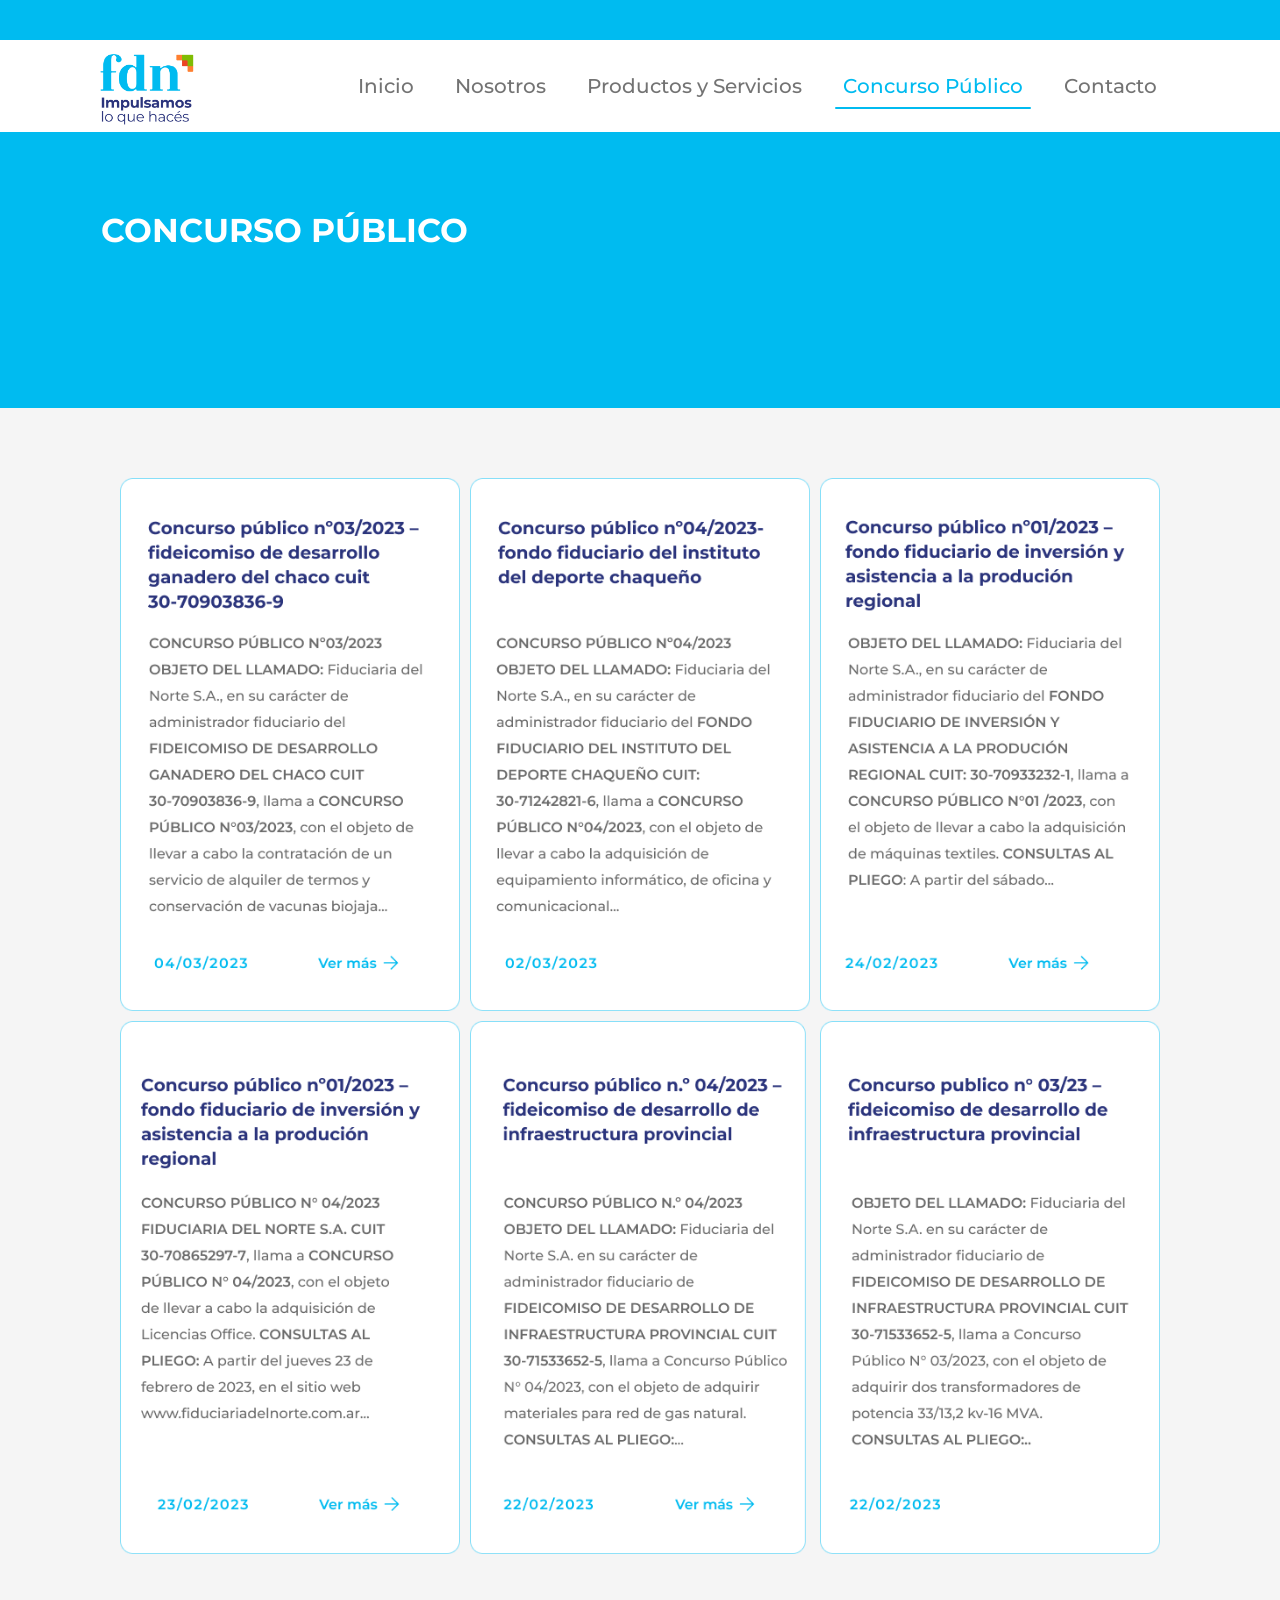
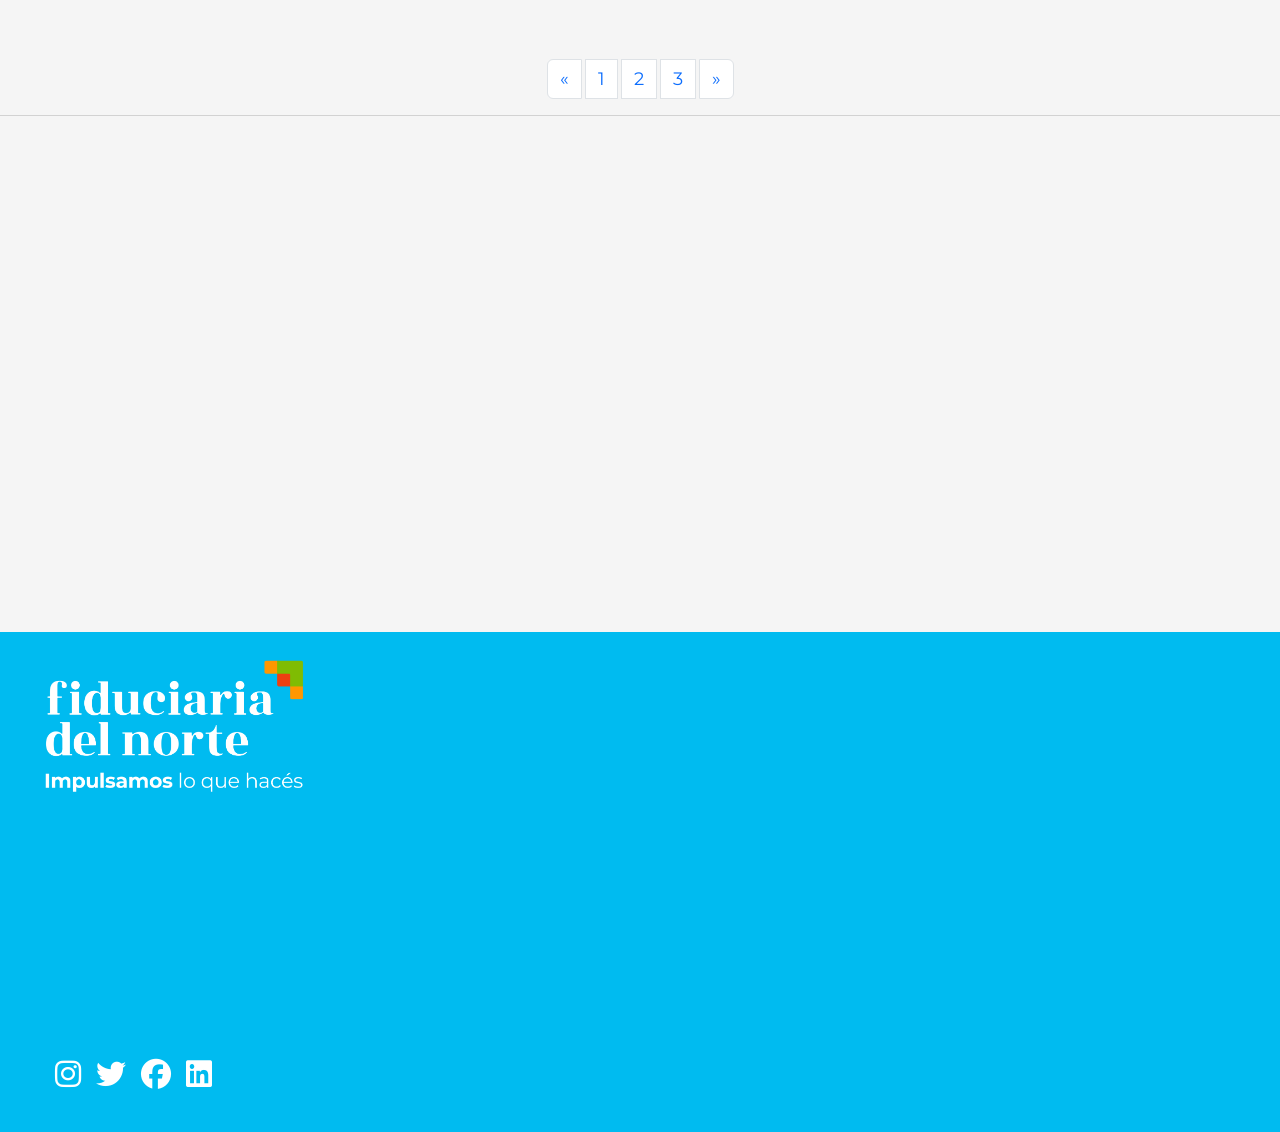
==== paginas/concurso_publico.html @ 23c1d26c "fix: footer con direcciones" ====
<!DOCTYPE html>
<html lang="es"> 
<head> 
    <meta charset="UTF-8"> 
    <meta http-equiv="X-UA-Compatible" content="IE=edge"> 
    <meta name="viewport" content="width=device-width, initial-scale=1.0">
   
    <title>Fiduciaria Del Norte</title> 

    <link rel="preconnect" href="https://fonts.googleapis.com">
    <link rel="preconnect" href="https://fonts.gstatic.com" crossorigin>
    <link href="https://fonts.googleapis.com/css2?family=Montserrat:wght@500;600;700&display=swap" rel="stylesheet">  
    <link rel="shortcut icon" href="../multimedia/Logotipo_FdNColor copia.png" type="image/x-icon">
    <link rel="stylesheet" href="https://cdnjs.cloudflare.com/ajax/libs/font-awesome/6.4.0/css/all.min.css">
    <link rel="stylesheet" href="../css/styles.css"> 
    <link rel="stylesheet" href="../css/concurso_publico.css"> 
    <link rel="stylesheet" href="https://cdnjs.cloudflare.com/ajax/libs/animate.css/4.1.1/animate.min.css"/>
    <link href="https://unpkg.com/aos@2.3.1/dist/aos.css" rel="stylesheet">
    <meta name="description" content="Fiduciaria del Norte. Acompañamos a las PyMES acercando alternativas de financiamiento a medida de sus necesidades">
    <meta name="keywords" content="Fiduciaria del Norte, Fiduciaria, Chaco, Finanza, PyMES, Sector público, Sector privado">

</head>


<body class="container-fluid p-0"> 
    <div class="menu_general fondo_blanco position-fixed container-fluid">
        <div class="encabezadoceleste"></div>
        <nav class="navbar navbar-expand-xl bg-body-tertiary">
            <div class="container-fluid fondo_blanco">
                <a class="navbar-brand logo" href="../index.html">
                    <img src="../multimedia/FdN_ReduccionVerde.png" alt="Logo" class="d-inline-block align-text-top">
                </a>
                <button class="navbar-toggler" type="button" data-bs-toggle="collapse" data-bs-target="#navbarEncabezadoAbreCierra" aria-controls="navbarEncabezadoAbreCierra" aria-expanded="false" aria-label="Toggle navigation">
                    <span class="navbar-toggler-icon"></span>
                </button>
                <div class="collapse navbar-collapse" id="navbarEncabezadoAbreCierra">
                    <ul class="navbar_links navbar-nav ms-auto">
                        <li class="nav-item link_animacion">
                        <a class="nav-link" aria-current="page" href="../index.html">Inicio</a>
                        </li>
                        <li class="nav-item link_animacion">
                        <a class="nav-link" href="nosotros.html">Nosotros</a>
                        </li>
                        <li class="nav-item link_animacion">
                        <a class="nav-link" href="productos_y_servicios.html">Productos y Servicios</a>
                        </li>
                        <li class="nav-item link_animacion">
                            <a class="nav-link active" href="concurso_publico.html">Concurso Público</a>
                        </li>
                        <li class="nav-item link_animacion">
                            <a class="nav-link" href="contacto.html">Contacto</a>
                        </li>
                    </ul>
                </div>
            </div>
        </nav>
    </div>

    <section class="seccion_contacto row">
       <div class="titulo">
            <h2>Concurso público</h2>
        </div>
        <div class="concurso">
            <div>
                <img src="../multimedia/1.png" alt="Concurso publico 01" />
                <img src="../multimedia/2.png" alt="Concurso publico 02" />
                <img src="../multimedia/3.png" alt="Concurso publico 03" />
            </div>
            <div>
                <img src="../multimedia/4.png" alt="Concurso publico 04" />
                <img src="../multimedia/5.png" alt="Concurso publico 05" />
                <img src="../multimedia/6.png" alt="Concurso publico 06" />
            </div>
        </div>
        

        <nav class="paginador" aria-label="Paginacion Concurso Publico">
            <ul class="pagination justify-content-center">
                <li class="page-item">
                    <a class="page-link" href="#" aria-label="Anterior">
                        <span aria-hidden="true">&laquo;</span>
                    </a>
                </li>
                <li class="page-item"><a class="page-link" href="#">1</a></li>
                <li class="page-item"><a class="page-link" href="#">2</a></li>
                <li class="page-item"><a class="page-link" href="#">3</a></li>
                <li class="page-item">
                    <a class="page-link" href="#" aria-label="Siguiente">
                        <span aria-hidden="true">&raquo;</span>
                    </a>
                </li>
            </ul>
        </nav>
        <hr /> 
    </section> 

   
 
    

    <footer class="footer row"> 
        <div class="footerceleste2">
            <img class="logoabajo" src="../multimedia/Logotipo_FiduciariaBlanco copia.png" alt="logo abajo" />
            <ul class="redessociales">
                <li><i class="fa-brands fa-instagram fa-xl"></i> </li>
                <li><i class="fa-brands fa-twitter fa-xl"></i> </li>
                <li><i class="fa-brands fa-facebook fa-xl"></i> </li>
                <li><i class="fa-brands fa-linkedin fa-xl"></i></li>
            </ul>
        </div>
    </footer>

    <script src="../bootstrap-5.2.3-dist/js/bootstrap.min.js"></script>
    <script src="https://unpkg.com/aos@2.3.1/dist/aos.js"></script>

</body>
</html>
---- css/styles.css ----
@charset "UTF-8";
/* Import- siempre tiene que ir primero*/ /* VARIABLES*/
.navbar .navbar_links .link_animacion {
  position: relative;
}
.navbar .navbar_links .link_animacion::before {
  content: "";
  position: absolute;
  left: 0;
  bottom: 0;
  width: 100%;
  height: 2px;
  background-color: #00BBF0;
  border-radius: 4px;
  scale: 0 1;
  transform-origin: right;
  transition: scale 0.25s;
}
.navbar .navbar_links .link_animacion:hover::before {
  scale: 1;
  transform-origin: left;
}

.edificio_destacado p {
  display: block;
  opacity: 0;
  animation: movimiento 0.8s forwards var(--d);
}
@keyframes movimiento {
  from {
    transform: translateY(20px);
  }
  to {
    opacity: 1;
    transform: none;
  }
}

.prodyserv img,
.concurso img,
.section__preguntafrecuente img,
.autoridades img,
.misionyvision img,
.mapas img,
.publicoyprivado img,
.concursos img {
  transition-duration: 500ms;
}
.prodyserv img:hover,
.concurso img:hover,
.section__preguntafrecuente img:hover,
.autoridades img:hover,
.misionyvision img:hover,
.mapas img:hover,
.publicoyprivado img:hover,
.concursos img:hover {
  transform: scale(1.02, 1.02);
}

/*!
 * Bootstrap  v5.2.3 (https://getbootstrap.com/)
 * Copyright 2011-2022 The Bootstrap Authors
 * Copyright 2011-2022 Twitter, Inc.
 * Licensed under MIT (https://github.com/twbs/bootstrap/blob/main/LICENSE)
 */
:root {
  --bs-blue: #0d6efd;
  --bs-indigo: #6610f2;
  --bs-purple: #6f42c1;
  --bs-pink: #d63384;
  --bs-red: #dc3545;
  --bs-orange: #fd7e14;
  --bs-yellow: #ffc107;
  --bs-green: #198754;
  --bs-teal: #20c997;
  --bs-cyan: #0dcaf0;
  --bs-black: #000;
  --bs-white: #fff;
  --bs-gray: #6c757d;
  --bs-gray-dark: #343a40;
  --bs-gray-100: #f8f9fa;
  --bs-gray-200: #e9ecef;
  --bs-gray-300: #dee2e6;
  --bs-gray-400: #ced4da;
  --bs-gray-500: #adb5bd;
  --bs-gray-600: #6c757d;
  --bs-gray-700: #495057;
  --bs-gray-800: #343a40;
  --bs-gray-900: #212529;
  --bs-primary: #0d6efd;
  --bs-secondary: #6c757d;
  --bs-success: #198754;
  --bs-info: #0dcaf0;
  --bs-warning: #ffc107;
  --bs-danger: #dc3545;
  --bs-light: #f8f9fa;
  --bs-dark: #212529;
  --bs-primary-rgb: 13, 110, 253;
  --bs-secondary-rgb: 108, 117, 125;
  --bs-success-rgb: 25, 135, 84;
  --bs-info-rgb: 13, 202, 240;
  --bs-warning-rgb: 255, 193, 7;
  --bs-danger-rgb: 220, 53, 69;
  --bs-light-rgb: 248, 249, 250;
  --bs-dark-rgb: 33, 37, 41;
  --bs-white-rgb: 255, 255, 255;
  --bs-black-rgb: 0, 0, 0;
  --bs-body-color-rgb: 33, 37, 41;
  --bs-body-bg-rgb: 255, 255, 255;
  --bs-font-sans-serif: system-ui, -apple-system, "Segoe UI", Roboto, "Helvetica Neue", "Noto Sans", "Liberation Sans", Arial, sans-serif, "Apple Color Emoji", "Segoe UI Emoji", "Segoe UI Symbol", "Noto Color Emoji";
  --bs-font-monospace: SFMono-Regular, Menlo, Monaco, Consolas, "Liberation Mono", "Courier New", monospace;
  --bs-gradient: linear-gradient(180deg, rgba(255, 255, 255, 0.15), rgba(255, 255, 255, 0));
  --bs-body-font-family: var(--bs-font-sans-serif);
  --bs-body-font-size: 1.1rem;
  --bs-body-font-weight: 400;
  --bs-body-line-height: 1.5;
  --bs-body-color: #212529;
  --bs-body-bg: #fff;
  --bs-border-width: 1px;
  --bs-border-style: solid;
  --bs-border-color: #dee2e6;
  --bs-border-color-translucent: rgba(0, 0, 0, 0.175);
  --bs-border-radius: 0.375rem;
  --bs-border-radius-sm: 0.25rem;
  --bs-border-radius-lg: 0.5rem;
  --bs-border-radius-xl: 1rem;
  --bs-border-radius-2xl: 2rem;
  --bs-border-radius-pill: 50rem;
  --bs-link-color: #0d6efd;
  --bs-link-hover-color: #0a58ca;
  --bs-code-color: #d63384;
  --bs-highlight-bg: #fff3cd;
}

*,
*::before,
*::after {
  box-sizing: border-box;
}

@media (prefers-reduced-motion: no-preference) {
  :root {
    scroll-behavior: smooth;
  }
}

body {
  margin: 0;
  font-family: var(--bs-body-font-family);
  font-size: var(--bs-body-font-size);
  font-weight: var(--bs-body-font-weight);
  line-height: var(--bs-body-line-height);
  color: var(--bs-body-color);
  text-align: var(--bs-body-text-align);
  background-color: var(--bs-body-bg);
  -webkit-text-size-adjust: 100%;
  -webkit-tap-highlight-color: rgba(0, 0, 0, 0);
}

hr {
  margin: 1rem 0;
  color: inherit;
  border: 0;
  border-top: 1px solid;
  opacity: 0.25;
}

h6, .h6, h5, .h5, h4, .h4, h3, .h3, h2, .h2, h1, .h1 {
  margin-top: 0;
  margin-bottom: 0.5rem;
  font-weight: 500;
  line-height: 1.2;
}

h1, .h1 {
  font-size: calc(1.4rem + 1.8vw);
}
@media (min-width: 1200px) {
  h1, .h1 {
    font-size: 2.75rem;
  }
}

h2, .h2 {
  font-size: calc(1.345rem + 1.14vw);
}
@media (min-width: 1200px) {
  h2, .h2 {
    font-size: 2.2rem;
  }
}

h3, .h3 {
  font-size: calc(1.3175rem + 0.81vw);
}
@media (min-width: 1200px) {
  h3, .h3 {
    font-size: 1.925rem;
  }
}

h4, .h4 {
  font-size: calc(1.29rem + 0.48vw);
}
@media (min-width: 1200px) {
  h4, .h4 {
    font-size: 1.65rem;
  }
}

h5, .h5 {
  font-size: calc(1.2625rem + 0.15vw);
}
@media (min-width: 1200px) {
  h5, .h5 {
    font-size: 1.375rem;
  }
}

h6, .h6 {
  font-size: 1.1rem;
}

p {
  margin-top: 0;
  margin-bottom: 1rem;
}

abbr[title] {
  text-decoration: underline dotted;
  cursor: help;
  text-decoration-skip-ink: none;
}

address {
  margin-bottom: 1rem;
  font-style: normal;
  line-height: inherit;
}

ol,
ul {
  padding-left: 2rem;
}

ol,
ul,
dl {
  margin-top: 0;
  margin-bottom: 1rem;
}

ol ol,
ul ul,
ol ul,
ul ol {
  margin-bottom: 0;
}

dt {
  font-weight: 700;
}

dd {
  margin-bottom: 0.5rem;
  margin-left: 0;
}

blockquote {
  margin: 0 0 1rem;
}

b,
strong {
  font-weight: bolder;
}

small, .small {
  font-size: 0.875em;
}

mark, .mark {
  padding: 0.1875em;
  background-color: var(--bs-highlight-bg);
}

sub,
sup {
  position: relative;
  font-size: 0.75em;
  line-height: 0;
  vertical-align: baseline;
}

sub {
  bottom: -0.25em;
}

sup {
  top: -0.5em;
}

a {
  color: var(--bs-link-color);
  text-decoration: underline;
}
a:hover {
  color: var(--bs-link-hover-color);
}

a:not([href]):not([class]), a:not([href]):not([class]):hover {
  color: inherit;
  text-decoration: none;
}

pre,
code,
kbd,
samp {
  font-family: var(--bs-font-monospace);
  font-size: 1em;
}

pre {
  display: block;
  margin-top: 0;
  margin-bottom: 1rem;
  overflow: auto;
  font-size: 0.875em;
}
pre code {
  font-size: inherit;
  color: inherit;
  word-break: normal;
}

code {
  font-size: 0.875em;
  color: var(--bs-code-color);
  word-wrap: break-word;
}
a > code {
  color: inherit;
}

kbd {
  padding: 0.1875rem 0.375rem;
  font-size: 0.875em;
  color: var(--bs-body-bg);
  background-color: var(--bs-body-color);
  border-radius: 0.25rem;
}
kbd kbd {
  padding: 0;
  font-size: 1em;
}

figure {
  margin: 0 0 1rem;
}

img,
svg {
  vertical-align: middle;
}

table {
  caption-side: bottom;
  border-collapse: collapse;
}

caption {
  padding-top: 0.5rem;
  padding-bottom: 0.5rem;
  color: #6c757d;
  text-align: left;
}

th {
  text-align: inherit;
  text-align: -webkit-match-parent;
}

thead,
tbody,
tfoot,
tr,
td,
th {
  border-color: inherit;
  border-style: solid;
  border-width: 0;
}

label {
  display: inline-block;
}

button {
  border-radius: 0;
}

button:focus:not(:focus-visible) {
  outline: 0;
}

input,
button,
select,
optgroup,
textarea {
  margin: 0;
  font-family: inherit;
  font-size: inherit;
  line-height: inherit;
}

button,
select {
  text-transform: none;
}

[role=button] {
  cursor: pointer;
}

select {
  word-wrap: normal;
}
select:disabled {
  opacity: 1;
}

[list]:not([type=date]):not([type=datetime-local]):not([type=month]):not([type=week]):not([type=time])::-webkit-calendar-picker-indicator {
  display: none !important;
}

button,
[type=button],
[type=reset],
[type=submit] {
  -webkit-appearance: button;
}
button:not(:disabled),
[type=button]:not(:disabled),
[type=reset]:not(:disabled),
[type=submit]:not(:disabled) {
  cursor: pointer;
}

::-moz-focus-inner {
  padding: 0;
  border-style: none;
}

textarea {
  resize: vertical;
}

fieldset {
  min-width: 0;
  padding: 0;
  margin: 0;
  border: 0;
}

legend {
  float: left;
  width: 100%;
  padding: 0;
  margin-bottom: 0.5rem;
  font-size: calc(1.275rem + 0.3vw);
  line-height: inherit;
}
@media (min-width: 1200px) {
  legend {
    font-size: 1.5rem;
  }
}
legend + * {
  clear: left;
}

::-webkit-datetime-edit-fields-wrapper,
::-webkit-datetime-edit-text,
::-webkit-datetime-edit-minute,
::-webkit-datetime-edit-hour-field,
::-webkit-datetime-edit-day-field,
::-webkit-datetime-edit-month-field,
::-webkit-datetime-edit-year-field {
  padding: 0;
}

::-webkit-inner-spin-button {
  height: auto;
}

[type=search] {
  outline-offset: -2px;
  -webkit-appearance: textfield;
}

/* rtl:raw:
[type="tel"],
[type="url"],
[type="email"],
[type="number"] {
  direction: ltr;
}
*/
::-webkit-search-decoration {
  -webkit-appearance: none;
}

::-webkit-color-swatch-wrapper {
  padding: 0;
}

::file-selector-button {
  font: inherit;
  -webkit-appearance: button;
}

output {
  display: inline-block;
}

iframe {
  border: 0;
}

summary {
  display: list-item;
  cursor: pointer;
}

progress {
  vertical-align: baseline;
}

[hidden] {
  display: none !important;
}

.lead {
  font-size: calc(1.2625rem + 0.15vw);
  font-weight: 300;
}
@media (min-width: 1200px) {
  .lead {
    font-size: 1.375rem;
  }
}

.display-1 {
  font-size: calc(1.625rem + 4.5vw);
  font-weight: 300;
  line-height: 1.2;
}
@media (min-width: 1200px) {
  .display-1 {
    font-size: 5rem;
  }
}

.display-2 {
  font-size: calc(1.575rem + 3.9vw);
  font-weight: 300;
  line-height: 1.2;
}
@media (min-width: 1200px) {
  .display-2 {
    font-size: 4.5rem;
  }
}

.display-3 {
  font-size: calc(1.525rem + 3.3vw);
  font-weight: 300;
  line-height: 1.2;
}
@media (min-width: 1200px) {
  .display-3 {
    font-size: 4rem;
  }
}

.display-4 {
  font-size: calc(1.475rem + 2.7vw);
  font-weight: 300;
  line-height: 1.2;
}
@media (min-width: 1200px) {
  .display-4 {
    font-size: 3.5rem;
  }
}

.display-5 {
  font-size: calc(1.425rem + 2.1vw);
  font-weight: 300;
  line-height: 1.2;
}
@media (min-width: 1200px) {
  .display-5 {
    font-size: 3rem;
  }
}

.display-6 {
  font-size: calc(1.375rem + 1.5vw);
  font-weight: 300;
  line-height: 1.2;
}
@media (min-width: 1200px) {
  .display-6 {
    font-size: 2.5rem;
  }
}

.list-unstyled {
  padding-left: 0;
  list-style: none;
}

.list-inline {
  padding-left: 0;
  list-style: none;
}

.list-inline-item {
  display: inline-block;
}
.list-inline-item:not(:last-child) {
  margin-right: 0.5rem;
}

.initialism {
  font-size: 0.875em;
  text-transform: uppercase;
}

.blockquote {
  margin-bottom: 1rem;
  font-size: calc(1.2625rem + 0.15vw);
}
@media (min-width: 1200px) {
  .blockquote {
    font-size: 1.375rem;
  }
}
.blockquote > :last-child {
  margin-bottom: 0;
}

.blockquote-footer {
  margin-top: -1rem;
  margin-bottom: 1rem;
  font-size: 0.875em;
  color: #6c757d;
}
.blockquote-footer::before {
  content: "— ";
}

.img-fluid {
  max-width: 100%;
  height: auto;
}

.img-thumbnail {
  padding: 0.25rem;
  background-color: #fff;
  border: 1px solid var(--bs-border-color);
  border-radius: 0.375rem;
  max-width: 100%;
  height: auto;
}

.figure {
  display: inline-block;
}

.figure-img {
  margin-bottom: 0.5rem;
  line-height: 1;
}

.figure-caption {
  font-size: 0.875em;
  color: #6c757d;
}

.container,
.container-fluid,
.container-xxl,
.container-xl,
.container-lg,
.container-md,
.container-sm {
  --bs-gutter-x: 1.5rem;
  --bs-gutter-y: 0;
  width: 100%;
  padding-right: calc(var(--bs-gutter-x) * 0.5);
  padding-left: calc(var(--bs-gutter-x) * 0.5);
  margin-right: auto;
  margin-left: auto;
}

@media (min-width: 576px) {
  .container-sm, .container {
    max-width: 540px;
  }
}
@media (min-width: 768px) {
  .container-md, .container-sm, .container {
    max-width: 720px;
  }
}
@media (min-width: 992px) {
  .container-lg, .container-md, .container-sm, .container {
    max-width: 960px;
  }
}
@media (min-width: 1200px) {
  .container-xl, .container-lg, .container-md, .container-sm, .container {
    max-width: 1140px;
  }
}
@media (min-width: 1400px) {
  .container-xxl, .container-xl, .container-lg, .container-md, .container-sm, .container {
    max-width: 1320px;
  }
}
.row {
  --bs-gutter-x: 1.5rem;
  --bs-gutter-y: 0;
  display: flex;
  flex-wrap: wrap;
  margin-top: calc(-1 * var(--bs-gutter-y));
  margin-right: calc(-0.5 * var(--bs-gutter-x));
  margin-left: calc(-0.5 * var(--bs-gutter-x));
}
.row > * {
  flex-shrink: 0;
  width: 100%;
  max-width: 100%;
  padding-right: calc(var(--bs-gutter-x) * 0.5);
  padding-left: calc(var(--bs-gutter-x) * 0.5);
  margin-top: var(--bs-gutter-y);
}

.col {
  flex: 1 0 0%;
}

.row-cols-auto > * {
  flex: 0 0 auto;
  width: auto;
}

.row-cols-1 > * {
  flex: 0 0 auto;
  width: 100%;
}

.row-cols-2 > * {
  flex: 0 0 auto;
  width: 50%;
}

.row-cols-3 > * {
  flex: 0 0 auto;
  width: 33.3333333333%;
}

.row-cols-4 > * {
  flex: 0 0 auto;
  width: 25%;
}

.row-cols-5 > * {
  flex: 0 0 auto;
  width: 20%;
}

.row-cols-6 > * {
  flex: 0 0 auto;
  width: 16.6666666667%;
}

.col-auto {
  flex: 0 0 auto;
  width: auto;
}

.col-1 {
  flex: 0 0 auto;
  width: 8.33333333%;
}

.col-2 {
  flex: 0 0 auto;
  width: 16.66666667%;
}

.col-3 {
  flex: 0 0 auto;
  width: 25%;
}

.col-4 {
  flex: 0 0 auto;
  width: 33.33333333%;
}

.col-5 {
  flex: 0 0 auto;
  width: 41.66666667%;
}

.col-6 {
  flex: 0 0 auto;
  width: 50%;
}

.col-7 {
  flex: 0 0 auto;
  width: 58.33333333%;
}

.col-8 {
  flex: 0 0 auto;
  width: 66.66666667%;
}

.col-9 {
  flex: 0 0 auto;
  width: 75%;
}

.col-10 {
  flex: 0 0 auto;
  width: 83.33333333%;
}

.col-11 {
  flex: 0 0 auto;
  width: 91.66666667%;
}

.col-12 {
  flex: 0 0 auto;
  width: 100%;
}

.offset-1 {
  margin-left: 8.33333333%;
}

.offset-2 {
  margin-left: 16.66666667%;
}

.offset-3 {
  margin-left: 25%;
}

.offset-4 {
  margin-left: 33.33333333%;
}

.offset-5 {
  margin-left: 41.66666667%;
}

.offset-6 {
  margin-left: 50%;
}

.offset-7 {
  margin-left: 58.33333333%;
}

.offset-8 {
  margin-left: 66.66666667%;
}

.offset-9 {
  margin-left: 75%;
}

.offset-10 {
  margin-left: 83.33333333%;
}

.offset-11 {
  margin-left: 91.66666667%;
}

.g-0,
.gx-0 {
  --bs-gutter-x: 0;
}

.g-0,
.gy-0 {
  --bs-gutter-y: 0;
}

.g-1,
.gx-1 {
  --bs-gutter-x: 0.25rem;
}

.g-1,
.gy-1 {
  --bs-gutter-y: 0.25rem;
}

.g-2,
.gx-2 {
  --bs-gutter-x: 0.5rem;
}

.g-2,
.gy-2 {
  --bs-gutter-y: 0.5rem;
}

.g-3,
.gx-3 {
  --bs-gutter-x: 1rem;
}

.g-3,
.gy-3 {
  --bs-gutter-y: 1rem;
}

.g-4,
.gx-4 {
  --bs-gutter-x: 1.5rem;
}

.g-4,
.gy-4 {
  --bs-gutter-y: 1.5rem;
}

.g-5,
.gx-5 {
  --bs-gutter-x: 3rem;
}

.g-5,
.gy-5 {
  --bs-gutter-y: 3rem;
}

@media (min-width: 576px) {
  .col-sm {
    flex: 1 0 0%;
  }
  .row-cols-sm-auto > * {
    flex: 0 0 auto;
    width: auto;
  }
  .row-cols-sm-1 > * {
    flex: 0 0 auto;
    width: 100%;
  }
  .row-cols-sm-2 > * {
    flex: 0 0 auto;
    width: 50%;
  }
  .row-cols-sm-3 > * {
    flex: 0 0 auto;
    width: 33.3333333333%;
  }
  .row-cols-sm-4 > * {
    flex: 0 0 auto;
    width: 25%;
  }
  .row-cols-sm-5 > * {
    flex: 0 0 auto;
    width: 20%;
  }
  .row-cols-sm-6 > * {
    flex: 0 0 auto;
    width: 16.6666666667%;
  }
  .col-sm-auto {
    flex: 0 0 auto;
    width: auto;
  }
  .col-sm-1 {
    flex: 0 0 auto;
    width: 8.33333333%;
  }
  .col-sm-2 {
    flex: 0 0 auto;
    width: 16.66666667%;
  }
  .col-sm-3 {
    flex: 0 0 auto;
    width: 25%;
  }
  .col-sm-4 {
    flex: 0 0 auto;
    width: 33.33333333%;
  }
  .col-sm-5 {
    flex: 0 0 auto;
    width: 41.66666667%;
  }
  .col-sm-6 {
    flex: 0 0 auto;
    width: 50%;
  }
  .col-sm-7 {
    flex: 0 0 auto;
    width: 58.33333333%;
  }
  .col-sm-8 {
    flex: 0 0 auto;
    width: 66.66666667%;
  }
  .col-sm-9 {
    flex: 0 0 auto;
    width: 75%;
  }
  .col-sm-10 {
    flex: 0 0 auto;
    width: 83.33333333%;
  }
  .col-sm-11 {
    flex: 0 0 auto;
    width: 91.66666667%;
  }
  .col-sm-12 {
    flex: 0 0 auto;
    width: 100%;
  }
  .offset-sm-0 {
    margin-left: 0;
  }
  .offset-sm-1 {
    margin-left: 8.33333333%;
  }
  .offset-sm-2 {
    margin-left: 16.66666667%;
  }
  .offset-sm-3 {
    margin-left: 25%;
  }
  .offset-sm-4 {
    margin-left: 33.33333333%;
  }
  .offset-sm-5 {
    margin-left: 41.66666667%;
  }
  .offset-sm-6 {
    margin-left: 50%;
  }
  .offset-sm-7 {
    margin-left: 58.33333333%;
  }
  .offset-sm-8 {
    margin-left: 66.66666667%;
  }
  .offset-sm-9 {
    margin-left: 75%;
  }
  .offset-sm-10 {
    margin-left: 83.33333333%;
  }
  .offset-sm-11 {
    margin-left: 91.66666667%;
  }
  .g-sm-0,
  .gx-sm-0 {
    --bs-gutter-x: 0;
  }
  .g-sm-0,
  .gy-sm-0 {
    --bs-gutter-y: 0;
  }
  .g-sm-1,
  .gx-sm-1 {
    --bs-gutter-x: 0.25rem;
  }
  .g-sm-1,
  .gy-sm-1 {
    --bs-gutter-y: 0.25rem;
  }
  .g-sm-2,
  .gx-sm-2 {
    --bs-gutter-x: 0.5rem;
  }
  .g-sm-2,
  .gy-sm-2 {
    --bs-gutter-y: 0.5rem;
  }
  .g-sm-3,
  .gx-sm-3 {
    --bs-gutter-x: 1rem;
  }
  .g-sm-3,
  .gy-sm-3 {
    --bs-gutter-y: 1rem;
  }
  .g-sm-4,
  .gx-sm-4 {
    --bs-gutter-x: 1.5rem;
  }
  .g-sm-4,
  .gy-sm-4 {
    --bs-gutter-y: 1.5rem;
  }
  .g-sm-5,
  .gx-sm-5 {
    --bs-gutter-x: 3rem;
  }
  .g-sm-5,
  .gy-sm-5 {
    --bs-gutter-y: 3rem;
  }
}
@media (min-width: 768px) {
  .col-md {
    flex: 1 0 0%;
  }
  .row-cols-md-auto > * {
    flex: 0 0 auto;
    width: auto;
  }
  .row-cols-md-1 > * {
    flex: 0 0 auto;
    width: 100%;
  }
  .row-cols-md-2 > * {
    flex: 0 0 auto;
    width: 50%;
  }
  .row-cols-md-3 > * {
    flex: 0 0 auto;
    width: 33.3333333333%;
  }
  .row-cols-md-4 > * {
    flex: 0 0 auto;
    width: 25%;
  }
  .row-cols-md-5 > * {
    flex: 0 0 auto;
    width: 20%;
  }
  .row-cols-md-6 > * {
    flex: 0 0 auto;
    width: 16.6666666667%;
  }
  .col-md-auto {
    flex: 0 0 auto;
    width: auto;
  }
  .col-md-1 {
    flex: 0 0 auto;
    width: 8.33333333%;
  }
  .col-md-2 {
    flex: 0 0 auto;
    width: 16.66666667%;
  }
  .col-md-3 {
    flex: 0 0 auto;
    width: 25%;
  }
  .col-md-4 {
    flex: 0 0 auto;
    width: 33.33333333%;
  }
  .col-md-5 {
    flex: 0 0 auto;
    width: 41.66666667%;
  }
  .col-md-6 {
    flex: 0 0 auto;
    width: 50%;
  }
  .col-md-7 {
    flex: 0 0 auto;
    width: 58.33333333%;
  }
  .col-md-8 {
    flex: 0 0 auto;
    width: 66.66666667%;
  }
  .col-md-9 {
    flex: 0 0 auto;
    width: 75%;
  }
  .col-md-10 {
    flex: 0 0 auto;
    width: 83.33333333%;
  }
  .col-md-11 {
    flex: 0 0 auto;
    width: 91.66666667%;
  }
  .col-md-12 {
    flex: 0 0 auto;
    width: 100%;
  }
  .offset-md-0 {
    margin-left: 0;
  }
  .offset-md-1 {
    margin-left: 8.33333333%;
  }
  .offset-md-2 {
    margin-left: 16.66666667%;
  }
  .offset-md-3 {
    margin-left: 25%;
  }
  .offset-md-4 {
    margin-left: 33.33333333%;
  }
  .offset-md-5 {
    margin-left: 41.66666667%;
  }
  .offset-md-6 {
    margin-left: 50%;
  }
  .offset-md-7 {
    margin-left: 58.33333333%;
  }
  .offset-md-8 {
    margin-left: 66.66666667%;
  }
  .offset-md-9 {
    margin-left: 75%;
  }
  .offset-md-10 {
    margin-left: 83.33333333%;
  }
  .offset-md-11 {
    margin-left: 91.66666667%;
  }
  .g-md-0,
  .gx-md-0 {
    --bs-gutter-x: 0;
  }
  .g-md-0,
  .gy-md-0 {
    --bs-gutter-y: 0;
  }
  .g-md-1,
  .gx-md-1 {
    --bs-gutter-x: 0.25rem;
  }
  .g-md-1,
  .gy-md-1 {
    --bs-gutter-y: 0.25rem;
  }
  .g-md-2,
  .gx-md-2 {
    --bs-gutter-x: 0.5rem;
  }
  .g-md-2,
  .gy-md-2 {
    --bs-gutter-y: 0.5rem;
  }
  .g-md-3,
  .gx-md-3 {
    --bs-gutter-x: 1rem;
  }
  .g-md-3,
  .gy-md-3 {
    --bs-gutter-y: 1rem;
  }
  .g-md-4,
  .gx-md-4 {
    --bs-gutter-x: 1.5rem;
  }
  .g-md-4,
  .gy-md-4 {
    --bs-gutter-y: 1.5rem;
  }
  .g-md-5,
  .gx-md-5 {
    --bs-gutter-x: 3rem;
  }
  .g-md-5,
  .gy-md-5 {
    --bs-gutter-y: 3rem;
  }
}
@media (min-width: 992px) {
  .col-lg {
    flex: 1 0 0%;
  }
  .row-cols-lg-auto > * {
    flex: 0 0 auto;
    width: auto;
  }
  .row-cols-lg-1 > * {
    flex: 0 0 auto;
    width: 100%;
  }
  .row-cols-lg-2 > * {
    flex: 0 0 auto;
    width: 50%;
  }
  .row-cols-lg-3 > * {
    flex: 0 0 auto;
    width: 33.3333333333%;
  }
  .row-cols-lg-4 > * {
    flex: 0 0 auto;
    width: 25%;
  }
  .row-cols-lg-5 > * {
    flex: 0 0 auto;
    width: 20%;
  }
  .row-cols-lg-6 > * {
    flex: 0 0 auto;
    width: 16.6666666667%;
  }
  .col-lg-auto {
    flex: 0 0 auto;
    width: auto;
  }
  .col-lg-1 {
    flex: 0 0 auto;
    width: 8.33333333%;
  }
  .col-lg-2 {
    flex: 0 0 auto;
    width: 16.66666667%;
  }
  .col-lg-3 {
    flex: 0 0 auto;
    width: 25%;
  }
  .col-lg-4 {
    flex: 0 0 auto;
    width: 33.33333333%;
  }
  .col-lg-5 {
    flex: 0 0 auto;
    width: 41.66666667%;
  }
  .col-lg-6 {
    flex: 0 0 auto;
    width: 50%;
  }
  .col-lg-7 {
    flex: 0 0 auto;
    width: 58.33333333%;
  }
  .col-lg-8 {
    flex: 0 0 auto;
    width: 66.66666667%;
  }
  .col-lg-9 {
    flex: 0 0 auto;
    width: 75%;
  }
  .col-lg-10 {
    flex: 0 0 auto;
    width: 83.33333333%;
  }
  .col-lg-11 {
    flex: 0 0 auto;
    width: 91.66666667%;
  }
  .col-lg-12 {
    flex: 0 0 auto;
    width: 100%;
  }
  .offset-lg-0 {
    margin-left: 0;
  }
  .offset-lg-1 {
    margin-left: 8.33333333%;
  }
  .offset-lg-2 {
    margin-left: 16.66666667%;
  }
  .offset-lg-3 {
    margin-left: 25%;
  }
  .offset-lg-4 {
    margin-left: 33.33333333%;
  }
  .offset-lg-5 {
    margin-left: 41.66666667%;
  }
  .offset-lg-6 {
    margin-left: 50%;
  }
  .offset-lg-7 {
    margin-left: 58.33333333%;
  }
  .offset-lg-8 {
    margin-left: 66.66666667%;
  }
  .offset-lg-9 {
    margin-left: 75%;
  }
  .offset-lg-10 {
    margin-left: 83.33333333%;
  }
  .offset-lg-11 {
    margin-left: 91.66666667%;
  }
  .g-lg-0,
  .gx-lg-0 {
    --bs-gutter-x: 0;
  }
  .g-lg-0,
  .gy-lg-0 {
    --bs-gutter-y: 0;
  }
  .g-lg-1,
  .gx-lg-1 {
    --bs-gutter-x: 0.25rem;
  }
  .g-lg-1,
  .gy-lg-1 {
    --bs-gutter-y: 0.25rem;
  }
  .g-lg-2,
  .gx-lg-2 {
    --bs-gutter-x: 0.5rem;
  }
  .g-lg-2,
  .gy-lg-2 {
    --bs-gutter-y: 0.5rem;
  }
  .g-lg-3,
  .gx-lg-3 {
    --bs-gutter-x: 1rem;
  }
  .g-lg-3,
  .gy-lg-3 {
    --bs-gutter-y: 1rem;
  }
  .g-lg-4,
  .gx-lg-4 {
    --bs-gutter-x: 1.5rem;
  }
  .g-lg-4,
  .gy-lg-4 {
    --bs-gutter-y: 1.5rem;
  }
  .g-lg-5,
  .gx-lg-5 {
    --bs-gutter-x: 3rem;
  }
  .g-lg-5,
  .gy-lg-5 {
    --bs-gutter-y: 3rem;
  }
}
@media (min-width: 1200px) {
  .col-xl {
    flex: 1 0 0%;
  }
  .row-cols-xl-auto > * {
    flex: 0 0 auto;
    width: auto;
  }
  .row-cols-xl-1 > * {
    flex: 0 0 auto;
    width: 100%;
  }
  .row-cols-xl-2 > * {
    flex: 0 0 auto;
    width: 50%;
  }
  .row-cols-xl-3 > * {
    flex: 0 0 auto;
    width: 33.3333333333%;
  }
  .row-cols-xl-4 > * {
    flex: 0 0 auto;
    width: 25%;
  }
  .row-cols-xl-5 > * {
    flex: 0 0 auto;
    width: 20%;
  }
  .row-cols-xl-6 > * {
    flex: 0 0 auto;
    width: 16.6666666667%;
  }
  .col-xl-auto {
    flex: 0 0 auto;
    width: auto;
  }
  .col-xl-1 {
    flex: 0 0 auto;
    width: 8.33333333%;
  }
  .col-xl-2 {
    flex: 0 0 auto;
    width: 16.66666667%;
  }
  .col-xl-3 {
    flex: 0 0 auto;
    width: 25%;
  }
  .col-xl-4 {
    flex: 0 0 auto;
    width: 33.33333333%;
  }
  .col-xl-5 {
    flex: 0 0 auto;
    width: 41.66666667%;
  }
  .col-xl-6 {
    flex: 0 0 auto;
    width: 50%;
  }
  .col-xl-7 {
    flex: 0 0 auto;
    width: 58.33333333%;
  }
  .col-xl-8 {
    flex: 0 0 auto;
    width: 66.66666667%;
  }
  .col-xl-9 {
    flex: 0 0 auto;
    width: 75%;
  }
  .col-xl-10 {
    flex: 0 0 auto;
    width: 83.33333333%;
  }
  .col-xl-11 {
    flex: 0 0 auto;
    width: 91.66666667%;
  }
  .col-xl-12 {
    flex: 0 0 auto;
    width: 100%;
  }
  .offset-xl-0 {
    margin-left: 0;
  }
  .offset-xl-1 {
    margin-left: 8.33333333%;
  }
  .offset-xl-2 {
    margin-left: 16.66666667%;
  }
  .offset-xl-3 {
    margin-left: 25%;
  }
  .offset-xl-4 {
    margin-left: 33.33333333%;
  }
  .offset-xl-5 {
    margin-left: 41.66666667%;
  }
  .offset-xl-6 {
    margin-left: 50%;
  }
  .offset-xl-7 {
    margin-left: 58.33333333%;
  }
  .offset-xl-8 {
    margin-left: 66.66666667%;
  }
  .offset-xl-9 {
    margin-left: 75%;
  }
  .offset-xl-10 {
    margin-left: 83.33333333%;
  }
  .offset-xl-11 {
    margin-left: 91.66666667%;
  }
  .g-xl-0,
  .gx-xl-0 {
    --bs-gutter-x: 0;
  }
  .g-xl-0,
  .gy-xl-0 {
    --bs-gutter-y: 0;
  }
  .g-xl-1,
  .gx-xl-1 {
    --bs-gutter-x: 0.25rem;
  }
  .g-xl-1,
  .gy-xl-1 {
    --bs-gutter-y: 0.25rem;
  }
  .g-xl-2,
  .gx-xl-2 {
    --bs-gutter-x: 0.5rem;
  }
  .g-xl-2,
  .gy-xl-2 {
    --bs-gutter-y: 0.5rem;
  }
  .g-xl-3,
  .gx-xl-3 {
    --bs-gutter-x: 1rem;
  }
  .g-xl-3,
  .gy-xl-3 {
    --bs-gutter-y: 1rem;
  }
  .g-xl-4,
  .gx-xl-4 {
    --bs-gutter-x: 1.5rem;
  }
  .g-xl-4,
  .gy-xl-4 {
    --bs-gutter-y: 1.5rem;
  }
  .g-xl-5,
  .gx-xl-5 {
    --bs-gutter-x: 3rem;
  }
  .g-xl-5,
  .gy-xl-5 {
    --bs-gutter-y: 3rem;
  }
}
@media (min-width: 1400px) {
  .col-xxl {
    flex: 1 0 0%;
  }
  .row-cols-xxl-auto > * {
    flex: 0 0 auto;
    width: auto;
  }
  .row-cols-xxl-1 > * {
    flex: 0 0 auto;
    width: 100%;
  }
  .row-cols-xxl-2 > * {
    flex: 0 0 auto;
    width: 50%;
  }
  .row-cols-xxl-3 > * {
    flex: 0 0 auto;
    width: 33.3333333333%;
  }
  .row-cols-xxl-4 > * {
    flex: 0 0 auto;
    width: 25%;
  }
  .row-cols-xxl-5 > * {
    flex: 0 0 auto;
    width: 20%;
  }
  .row-cols-xxl-6 > * {
    flex: 0 0 auto;
    width: 16.6666666667%;
  }
  .col-xxl-auto {
    flex: 0 0 auto;
    width: auto;
  }
  .col-xxl-1 {
    flex: 0 0 auto;
    width: 8.33333333%;
  }
  .col-xxl-2 {
    flex: 0 0 auto;
    width: 16.66666667%;
  }
  .col-xxl-3 {
    flex: 0 0 auto;
    width: 25%;
  }
  .col-xxl-4 {
    flex: 0 0 auto;
    width: 33.33333333%;
  }
  .col-xxl-5 {
    flex: 0 0 auto;
    width: 41.66666667%;
  }
  .col-xxl-6 {
    flex: 0 0 auto;
    width: 50%;
  }
  .col-xxl-7 {
    flex: 0 0 auto;
    width: 58.33333333%;
  }
  .col-xxl-8 {
    flex: 0 0 auto;
    width: 66.66666667%;
  }
  .col-xxl-9 {
    flex: 0 0 auto;
    width: 75%;
  }
  .col-xxl-10 {
    flex: 0 0 auto;
    width: 83.33333333%;
  }
  .col-xxl-11 {
    flex: 0 0 auto;
    width: 91.66666667%;
  }
  .col-xxl-12 {
    flex: 0 0 auto;
    width: 100%;
  }
  .offset-xxl-0 {
    margin-left: 0;
  }
  .offset-xxl-1 {
    margin-left: 8.33333333%;
  }
  .offset-xxl-2 {
    margin-left: 16.66666667%;
  }
  .offset-xxl-3 {
    margin-left: 25%;
  }
  .offset-xxl-4 {
    margin-left: 33.33333333%;
  }
  .offset-xxl-5 {
    margin-left: 41.66666667%;
  }
  .offset-xxl-6 {
    margin-left: 50%;
  }
  .offset-xxl-7 {
    margin-left: 58.33333333%;
  }
  .offset-xxl-8 {
    margin-left: 66.66666667%;
  }
  .offset-xxl-9 {
    margin-left: 75%;
  }
  .offset-xxl-10 {
    margin-left: 83.33333333%;
  }
  .offset-xxl-11 {
    margin-left: 91.66666667%;
  }
  .g-xxl-0,
  .gx-xxl-0 {
    --bs-gutter-x: 0;
  }
  .g-xxl-0,
  .gy-xxl-0 {
    --bs-gutter-y: 0;
  }
  .g-xxl-1,
  .gx-xxl-1 {
    --bs-gutter-x: 0.25rem;
  }
  .g-xxl-1,
  .gy-xxl-1 {
    --bs-gutter-y: 0.25rem;
  }
  .g-xxl-2,
  .gx-xxl-2 {
    --bs-gutter-x: 0.5rem;
  }
  .g-xxl-2,
  .gy-xxl-2 {
    --bs-gutter-y: 0.5rem;
  }
  .g-xxl-3,
  .gx-xxl-3 {
    --bs-gutter-x: 1rem;
  }
  .g-xxl-3,
  .gy-xxl-3 {
    --bs-gutter-y: 1rem;
  }
  .g-xxl-4,
  .gx-xxl-4 {
    --bs-gutter-x: 1.5rem;
  }
  .g-xxl-4,
  .gy-xxl-4 {
    --bs-gutter-y: 1.5rem;
  }
  .g-xxl-5,
  .gx-xxl-5 {
    --bs-gutter-x: 3rem;
  }
  .g-xxl-5,
  .gy-xxl-5 {
    --bs-gutter-y: 3rem;
  }
}
.table {
  --bs-table-color: var(--bs-body-color);
  --bs-table-bg: transparent;
  --bs-table-border-color: var(--bs-border-color);
  --bs-table-accent-bg: transparent;
  --bs-table-striped-color: var(--bs-body-color);
  --bs-table-striped-bg: rgba(0, 0, 0, 0.05);
  --bs-table-active-color: var(--bs-body-color);
  --bs-table-active-bg: rgba(0, 0, 0, 0.1);
  --bs-table-hover-color: var(--bs-body-color);
  --bs-table-hover-bg: rgba(0, 0, 0, 0.075);
  width: 100%;
  margin-bottom: 1rem;
  color: var(--bs-table-color);
  vertical-align: top;
  border-color: var(--bs-table-border-color);
}
.table > :not(caption) > * > * {
  padding: 0.5rem 0.5rem;
  background-color: var(--bs-table-bg);
  border-bottom-width: 1px;
  box-shadow: inset 0 0 0 9999px var(--bs-table-accent-bg);
}
.table > tbody {
  vertical-align: inherit;
}
.table > thead {
  vertical-align: bottom;
}

.table-group-divider {
  border-top: 2px solid currentcolor;
}

.caption-top {
  caption-side: top;
}

.table-sm > :not(caption) > * > * {
  padding: 0.25rem 0.25rem;
}

.table-bordered > :not(caption) > * {
  border-width: 1px 0;
}
.table-bordered > :not(caption) > * > * {
  border-width: 0 1px;
}

.table-borderless > :not(caption) > * > * {
  border-bottom-width: 0;
}
.table-borderless > :not(:first-child) {
  border-top-width: 0;
}

.table-striped > tbody > tr:nth-of-type(odd) > * {
  --bs-table-accent-bg: var(--bs-table-striped-bg);
  color: var(--bs-table-striped-color);
}

.table-striped-columns > :not(caption) > tr > :nth-child(even) {
  --bs-table-accent-bg: var(--bs-table-striped-bg);
  color: var(--bs-table-striped-color);
}

.table-active {
  --bs-table-accent-bg: var(--bs-table-active-bg);
  color: var(--bs-table-active-color);
}

.table-hover > tbody > tr:hover > * {
  --bs-table-accent-bg: var(--bs-table-hover-bg);
  color: var(--bs-table-hover-color);
}

.table-primary {
  --bs-table-color: #000;
  --bs-table-bg: #cfe2ff;
  --bs-table-border-color: #bacbe6;
  --bs-table-striped-bg: #c5d7f2;
  --bs-table-striped-color: #000;
  --bs-table-active-bg: #bacbe6;
  --bs-table-active-color: #000;
  --bs-table-hover-bg: #bfd1ec;
  --bs-table-hover-color: #000;
  color: var(--bs-table-color);
  border-color: var(--bs-table-border-color);
}

.table-secondary {
  --bs-table-color: #000;
  --bs-table-bg: #e2e3e5;
  --bs-table-border-color: #cbccce;
  --bs-table-striped-bg: #d7d8da;
  --bs-table-striped-color: #000;
  --bs-table-active-bg: #cbccce;
  --bs-table-active-color: #000;
  --bs-table-hover-bg: #d1d2d4;
  --bs-table-hover-color: #000;
  color: var(--bs-table-color);
  border-color: var(--bs-table-border-color);
}

.table-success {
  --bs-table-color: #000;
  --bs-table-bg: #d1e7dd;
  --bs-table-border-color: #bcd0c7;
  --bs-table-striped-bg: #c7dbd2;
  --bs-table-striped-color: #000;
  --bs-table-active-bg: #bcd0c7;
  --bs-table-active-color: #000;
  --bs-table-hover-bg: #c1d6cc;
  --bs-table-hover-color: #000;
  color: var(--bs-table-color);
  border-color: var(--bs-table-border-color);
}

.table-info {
  --bs-table-color: #000;
  --bs-table-bg: #cff4fc;
  --bs-table-border-color: #badce3;
  --bs-table-striped-bg: #c5e8ef;
  --bs-table-striped-color: #000;
  --bs-table-active-bg: #badce3;
  --bs-table-active-color: #000;
  --bs-table-hover-bg: #bfe2e9;
  --bs-table-hover-color: #000;
  color: var(--bs-table-color);
  border-color: var(--bs-table-border-color);
}

.table-warning {
  --bs-table-color: #000;
  --bs-table-bg: #fff3cd;
  --bs-table-border-color: #e6dbb9;
  --bs-table-striped-bg: #f2e7c3;
  --bs-table-striped-color: #000;
  --bs-table-active-bg: #e6dbb9;
  --bs-table-active-color: #000;
  --bs-table-hover-bg: #ece1be;
  --bs-table-hover-color: #000;
  color: var(--bs-table-color);
  border-color: var(--bs-table-border-color);
}

.table-danger {
  --bs-table-color: #000;
  --bs-table-bg: #f8d7da;
  --bs-table-border-color: #dfc2c4;
  --bs-table-striped-bg: #eccccf;
  --bs-table-striped-color: #000;
  --bs-table-active-bg: #dfc2c4;
  --bs-table-active-color: #000;
  --bs-table-hover-bg: #e5c7ca;
  --bs-table-hover-color: #000;
  color: var(--bs-table-color);
  border-color: var(--bs-table-border-color);
}

.table-light {
  --bs-table-color: #000;
  --bs-table-bg: #f8f9fa;
  --bs-table-border-color: #dfe0e1;
  --bs-table-striped-bg: #ecedee;
  --bs-table-striped-color: #000;
  --bs-table-active-bg: #dfe0e1;
  --bs-table-active-color: #000;
  --bs-table-hover-bg: #e5e6e7;
  --bs-table-hover-color: #000;
  color: var(--bs-table-color);
  border-color: var(--bs-table-border-color);
}

.table-dark {
  --bs-table-color: #fff;
  --bs-table-bg: #212529;
  --bs-table-border-color: #373b3e;
  --bs-table-striped-bg: #2c3034;
  --bs-table-striped-color: #fff;
  --bs-table-active-bg: #373b3e;
  --bs-table-active-color: #fff;
  --bs-table-hover-bg: #323539;
  --bs-table-hover-color: #fff;
  color: var(--bs-table-color);
  border-color: var(--bs-table-border-color);
}

.table-responsive {
  overflow-x: auto;
  -webkit-overflow-scrolling: touch;
}

@media (max-width: 575.98px) {
  .table-responsive-sm {
    overflow-x: auto;
    -webkit-overflow-scrolling: touch;
  }
}
@media (max-width: 767.98px) {
  .table-responsive-md {
    overflow-x: auto;
    -webkit-overflow-scrolling: touch;
  }
}
@media (max-width: 991.98px) {
  .table-responsive-lg {
    overflow-x: auto;
    -webkit-overflow-scrolling: touch;
  }
}
@media (max-width: 1199.98px) {
  .table-responsive-xl {
    overflow-x: auto;
    -webkit-overflow-scrolling: touch;
  }
}
@media (max-width: 1399.98px) {
  .table-responsive-xxl {
    overflow-x: auto;
    -webkit-overflow-scrolling: touch;
  }
}
.form-label {
  margin-bottom: 0.5rem;
}

.col-form-label {
  padding-top: calc(0.375rem + 1px);
  padding-bottom: calc(0.375rem + 1px);
  margin-bottom: 0;
  font-size: inherit;
  line-height: 1.5;
}

.col-form-label-lg {
  padding-top: calc(0.5rem + 1px);
  padding-bottom: calc(0.5rem + 1px);
  font-size: calc(1.2625rem + 0.15vw);
}
@media (min-width: 1200px) {
  .col-form-label-lg {
    font-size: 1.375rem;
  }
}

.col-form-label-sm {
  padding-top: calc(0.25rem + 1px);
  padding-bottom: calc(0.25rem + 1px);
  font-size: 0.9625rem;
}

.form-text {
  margin-top: 0.25rem;
  font-size: 0.875em;
  color: #6c757d;
}

.form-control {
  display: block;
  width: 100%;
  padding: 0.375rem 0.75rem;
  font-size: 1.1rem;
  font-weight: 400;
  line-height: 1.5;
  color: #212529;
  background-color: #fff;
  background-clip: padding-box;
  border: 1px solid #ced4da;
  appearance: none;
  border-radius: 0.375rem;
  transition: border-color 0.15s ease-in-out, box-shadow 0.15s ease-in-out;
}
@media (prefers-reduced-motion: reduce) {
  .form-control {
    transition: none;
  }
}
.form-control[type=file] {
  overflow: hidden;
}
.form-control[type=file]:not(:disabled):not([readonly]) {
  cursor: pointer;
}
.form-control:focus {
  color: #212529;
  background-color: #fff;
  border-color: #86b7fe;
  outline: 0;
  box-shadow: 0 0 0 0.25rem rgba(13, 110, 253, 0.25);
}
.form-control::-webkit-date-and-time-value {
  height: 1.5em;
}
.form-control::placeholder {
  color: #6c757d;
  opacity: 1;
}
.form-control:disabled {
  background-color: #e9ecef;
  opacity: 1;
}
.form-control::file-selector-button {
  padding: 0.375rem 0.75rem;
  margin: -0.375rem -0.75rem;
  margin-inline-end: 0.75rem;
  color: #212529;
  background-color: #e9ecef;
  pointer-events: none;
  border-color: inherit;
  border-style: solid;
  border-width: 0;
  border-inline-end-width: 1px;
  border-radius: 0;
  transition: color 0.15s ease-in-out, background-color 0.15s ease-in-out, border-color 0.15s ease-in-out, box-shadow 0.15s ease-in-out;
}
@media (prefers-reduced-motion: reduce) {
  .form-control::file-selector-button {
    transition: none;
  }
}
.form-control:hover:not(:disabled):not([readonly])::file-selector-button {
  background-color: #dde0e3;
}

.form-control-plaintext {
  display: block;
  width: 100%;
  padding: 0.375rem 0;
  margin-bottom: 0;
  line-height: 1.5;
  color: #212529;
  background-color: transparent;
  border: solid transparent;
  border-width: 1px 0;
}
.form-control-plaintext:focus {
  outline: 0;
}
.form-control-plaintext.form-control-sm, .form-control-plaintext.form-control-lg {
  padding-right: 0;
  padding-left: 0;
}

.form-control-sm {
  min-height: calc(1.5em + 0.5rem + 2px);
  padding: 0.25rem 0.5rem;
  font-size: 0.9625rem;
  border-radius: 0.25rem;
}
.form-control-sm::file-selector-button {
  padding: 0.25rem 0.5rem;
  margin: -0.25rem -0.5rem;
  margin-inline-end: 0.5rem;
}

.form-control-lg {
  min-height: calc(1.5em + 1rem + 2px);
  padding: 0.5rem 1rem;
  font-size: calc(1.2625rem + 0.15vw);
  border-radius: 0.5rem;
}
@media (min-width: 1200px) {
  .form-control-lg {
    font-size: 1.375rem;
  }
}
.form-control-lg::file-selector-button {
  padding: 0.5rem 1rem;
  margin: -0.5rem -1rem;
  margin-inline-end: 1rem;
}

textarea.form-control {
  min-height: calc(1.5em + 0.75rem + 2px);
}
textarea.form-control-sm {
  min-height: calc(1.5em + 0.5rem + 2px);
}
textarea.form-control-lg {
  min-height: calc(1.5em + 1rem + 2px);
}

.form-control-color {
  width: 3rem;
  height: calc(1.5em + 0.75rem + 2px);
  padding: 0.375rem;
}
.form-control-color:not(:disabled):not([readonly]) {
  cursor: pointer;
}
.form-control-color::-moz-color-swatch {
  border: 0 !important;
  border-radius: 0.375rem;
}
.form-control-color::-webkit-color-swatch {
  border-radius: 0.375rem;
}
.form-control-color.form-control-sm {
  height: calc(1.5em + 0.5rem + 2px);
}
.form-control-color.form-control-lg {
  height: calc(1.5em + 1rem + 2px);
}

.form-select {
  display: block;
  width: 100%;
  padding: 0.375rem 2.25rem 0.375rem 0.75rem;
  -moz-padding-start: calc(0.75rem - 3px);
  font-size: 1.1rem;
  font-weight: 400;
  line-height: 1.5;
  color: #212529;
  background-color: #fff;
  background-image: url("data:image/svg+xml,%3csvg xmlns='http://www.w3.org/2000/svg' viewBox='0 0 16 16'%3e%3cpath fill='none' stroke='%23343a40' stroke-linecap='round' stroke-linejoin='round' stroke-width='2' d='m2 5 6 6 6-6'/%3e%3c/svg%3e");
  background-repeat: no-repeat;
  background-position: right 0.75rem center;
  background-size: 16px 12px;
  border: 1px solid #ced4da;
  border-radius: 0.375rem;
  transition: border-color 0.15s ease-in-out, box-shadow 0.15s ease-in-out;
  appearance: none;
}
@media (prefers-reduced-motion: reduce) {
  .form-select {
    transition: none;
  }
}
.form-select:focus {
  border-color: #86b7fe;
  outline: 0;
  box-shadow: 0 0 0 0.25rem rgba(13, 110, 253, 0.25);
}
.form-select[multiple], .form-select[size]:not([size="1"]) {
  padding-right: 0.75rem;
  background-image: none;
}
.form-select:disabled {
  background-color: #e9ecef;
}
.form-select:-moz-focusring {
  color: transparent;
  text-shadow: 0 0 0 #212529;
}

.form-select-sm {
  padding-top: 0.25rem;
  padding-bottom: 0.25rem;
  padding-left: 0.5rem;
  font-size: 0.9625rem;
  border-radius: 0.25rem;
}

.form-select-lg {
  padding-top: 0.5rem;
  padding-bottom: 0.5rem;
  padding-left: 1rem;
  font-size: calc(1.2625rem + 0.15vw);
  border-radius: 0.5rem;
}
@media (min-width: 1200px) {
  .form-select-lg {
    font-size: 1.375rem;
  }
}

.form-check {
  display: block;
  min-height: 1.65rem;
  padding-left: 1.5em;
  margin-bottom: 0.125rem;
}
.form-check .form-check-input {
  float: left;
  margin-left: -1.5em;
}

.form-check-reverse {
  padding-right: 1.5em;
  padding-left: 0;
  text-align: right;
}
.form-check-reverse .form-check-input {
  float: right;
  margin-right: -1.5em;
  margin-left: 0;
}

.form-check-input {
  width: 1em;
  height: 1em;
  margin-top: 0.25em;
  vertical-align: top;
  background-color: #fff;
  background-repeat: no-repeat;
  background-position: center;
  background-size: contain;
  border: 1px solid rgba(0, 0, 0, 0.25);
  appearance: none;
  print-color-adjust: exact;
}
.form-check-input[type=checkbox] {
  border-radius: 0.25em;
}
.form-check-input[type=radio] {
  border-radius: 50%;
}
.form-check-input:active {
  filter: brightness(90%);
}
.form-check-input:focus {
  border-color: #86b7fe;
  outline: 0;
  box-shadow: 0 0 0 0.25rem rgba(13, 110, 253, 0.25);
}
.form-check-input:checked {
  background-color: #0d6efd;
  border-color: #0d6efd;
}
.form-check-input:checked[type=checkbox] {
  background-image: url("data:image/svg+xml,%3csvg xmlns='http://www.w3.org/2000/svg' viewBox='0 0 20 20'%3e%3cpath fill='none' stroke='%23fff' stroke-linecap='round' stroke-linejoin='round' stroke-width='3' d='m6 10 3 3 6-6'/%3e%3c/svg%3e");
}
.form-check-input:checked[type=radio] {
  background-image: url("data:image/svg+xml,%3csvg xmlns='http://www.w3.org/2000/svg' viewBox='-4 -4 8 8'%3e%3ccircle r='2' fill='%23fff'/%3e%3c/svg%3e");
}
.form-check-input[type=checkbox]:indeterminate {
  background-color: #0d6efd;
  border-color: #0d6efd;
  background-image: url("data:image/svg+xml,%3csvg xmlns='http://www.w3.org/2000/svg' viewBox='0 0 20 20'%3e%3cpath fill='none' stroke='%23fff' stroke-linecap='round' stroke-linejoin='round' stroke-width='3' d='M6 10h8'/%3e%3c/svg%3e");
}
.form-check-input:disabled {
  pointer-events: none;
  filter: none;
  opacity: 0.5;
}
.form-check-input[disabled] ~ .form-check-label, .form-check-input:disabled ~ .form-check-label {
  cursor: default;
  opacity: 0.5;
}

.form-switch {
  padding-left: 2.5em;
}
.form-switch .form-check-input {
  width: 2em;
  margin-left: -2.5em;
  background-image: url("data:image/svg+xml,%3csvg xmlns='http://www.w3.org/2000/svg' viewBox='-4 -4 8 8'%3e%3ccircle r='3' fill='rgba%280, 0, 0, 0.25%29'/%3e%3c/svg%3e");
  background-position: left center;
  border-radius: 2em;
  transition: background-position 0.15s ease-in-out;
}
@media (prefers-reduced-motion: reduce) {
  .form-switch .form-check-input {
    transition: none;
  }
}
.form-switch .form-check-input:focus {
  background-image: url("data:image/svg+xml,%3csvg xmlns='http://www.w3.org/2000/svg' viewBox='-4 -4 8 8'%3e%3ccircle r='3' fill='%2386b7fe'/%3e%3c/svg%3e");
}
.form-switch .form-check-input:checked {
  background-position: right center;
  background-image: url("data:image/svg+xml,%3csvg xmlns='http://www.w3.org/2000/svg' viewBox='-4 -4 8 8'%3e%3ccircle r='3' fill='%23fff'/%3e%3c/svg%3e");
}
.form-switch.form-check-reverse {
  padding-right: 2.5em;
  padding-left: 0;
}
.form-switch.form-check-reverse .form-check-input {
  margin-right: -2.5em;
  margin-left: 0;
}

.form-check-inline {
  display: inline-block;
  margin-right: 1rem;
}

.btn-check {
  position: absolute;
  clip: rect(0, 0, 0, 0);
  pointer-events: none;
}
.btn-check[disabled] + .btn, .btn-check:disabled + .btn {
  pointer-events: none;
  filter: none;
  opacity: 0.65;
}

.form-range {
  width: 100%;
  height: 1.5rem;
  padding: 0;
  background-color: transparent;
  appearance: none;
}
.form-range:focus {
  outline: 0;
}
.form-range:focus::-webkit-slider-thumb {
  box-shadow: 0 0 0 1px #fff, 0 0 0 0.25rem rgba(13, 110, 253, 0.25);
}
.form-range:focus::-moz-range-thumb {
  box-shadow: 0 0 0 1px #fff, 0 0 0 0.25rem rgba(13, 110, 253, 0.25);
}
.form-range::-moz-focus-outer {
  border: 0;
}
.form-range::-webkit-slider-thumb {
  width: 1rem;
  height: 1rem;
  margin-top: -0.25rem;
  background-color: #0d6efd;
  border: 0;
  border-radius: 1rem;
  transition: background-color 0.15s ease-in-out, border-color 0.15s ease-in-out, box-shadow 0.15s ease-in-out;
  appearance: none;
}
@media (prefers-reduced-motion: reduce) {
  .form-range::-webkit-slider-thumb {
    transition: none;
  }
}
.form-range::-webkit-slider-thumb:active {
  background-color: #b6d4fe;
}
.form-range::-webkit-slider-runnable-track {
  width: 100%;
  height: 0.5rem;
  color: transparent;
  cursor: pointer;
  background-color: #dee2e6;
  border-color: transparent;
  border-radius: 1rem;
}
.form-range::-moz-range-thumb {
  width: 1rem;
  height: 1rem;
  background-color: #0d6efd;
  border: 0;
  border-radius: 1rem;
  transition: background-color 0.15s ease-in-out, border-color 0.15s ease-in-out, box-shadow 0.15s ease-in-out;
  appearance: none;
}
@media (prefers-reduced-motion: reduce) {
  .form-range::-moz-range-thumb {
    transition: none;
  }
}
.form-range::-moz-range-thumb:active {
  background-color: #b6d4fe;
}
.form-range::-moz-range-track {
  width: 100%;
  height: 0.5rem;
  color: transparent;
  cursor: pointer;
  background-color: #dee2e6;
  border-color: transparent;
  border-radius: 1rem;
}
.form-range:disabled {
  pointer-events: none;
}
.form-range:disabled::-webkit-slider-thumb {
  background-color: #adb5bd;
}
.form-range:disabled::-moz-range-thumb {
  background-color: #adb5bd;
}

.form-floating {
  position: relative;
}
.form-floating > .form-control,
.form-floating > .form-control-plaintext,
.form-floating > .form-select {
  height: calc(3.5rem + 2px);
  line-height: 1.25;
}
.form-floating > label {
  position: absolute;
  top: 0;
  left: 0;
  width: 100%;
  height: 100%;
  padding: 1rem 0.75rem;
  overflow: hidden;
  text-align: start;
  text-overflow: ellipsis;
  white-space: nowrap;
  pointer-events: none;
  border: 1px solid transparent;
  transform-origin: 0 0;
  transition: opacity 0.1s ease-in-out, transform 0.1s ease-in-out;
}
@media (prefers-reduced-motion: reduce) {
  .form-floating > label {
    transition: none;
  }
}
.form-floating > .form-control,
.form-floating > .form-control-plaintext {
  padding: 1rem 0.75rem;
}
.form-floating > .form-control::placeholder,
.form-floating > .form-control-plaintext::placeholder {
  color: transparent;
}
.form-floating > .form-control:focus, .form-floating > .form-control:not(:placeholder-shown),
.form-floating > .form-control-plaintext:focus,
.form-floating > .form-control-plaintext:not(:placeholder-shown) {
  padding-top: 1.625rem;
  padding-bottom: 0.625rem;
}
.form-floating > .form-control:-webkit-autofill,
.form-floating > .form-control-plaintext:-webkit-autofill {
  padding-top: 1.625rem;
  padding-bottom: 0.625rem;
}
.form-floating > .form-select {
  padding-top: 1.625rem;
  padding-bottom: 0.625rem;
}
.form-floating > .form-control:focus ~ label,
.form-floating > .form-control:not(:placeholder-shown) ~ label,
.form-floating > .form-control-plaintext ~ label,
.form-floating > .form-select ~ label {
  opacity: 0.65;
  transform: scale(0.85) translateY(-0.5rem) translateX(0.15rem);
}
.form-floating > .form-control:-webkit-autofill ~ label {
  opacity: 0.65;
  transform: scale(0.85) translateY(-0.5rem) translateX(0.15rem);
}
.form-floating > .form-control-plaintext ~ label {
  border-width: 1px 0;
}

.input-group {
  position: relative;
  display: flex;
  flex-wrap: wrap;
  align-items: stretch;
  width: 100%;
}
.input-group > .form-control,
.input-group > .form-select,
.input-group > .form-floating {
  position: relative;
  flex: 1 1 auto;
  width: 1%;
  min-width: 0;
}
.input-group > .form-control:focus,
.input-group > .form-select:focus,
.input-group > .form-floating:focus-within {
  z-index: 5;
}
.input-group .btn {
  position: relative;
  z-index: 2;
}
.input-group .btn:focus {
  z-index: 5;
}

.input-group-text {
  display: flex;
  align-items: center;
  padding: 0.375rem 0.75rem;
  font-size: 1.1rem;
  font-weight: 400;
  line-height: 1.5;
  color: #212529;
  text-align: center;
  white-space: nowrap;
  background-color: #e9ecef;
  border: 1px solid #ced4da;
  border-radius: 0.375rem;
}

.input-group-lg > .form-control,
.input-group-lg > .form-select,
.input-group-lg > .input-group-text,
.input-group-lg > .btn {
  padding: 0.5rem 1rem;
  font-size: calc(1.2625rem + 0.15vw);
  border-radius: 0.5rem;
}
@media (min-width: 1200px) {
  .input-group-lg > .form-control,
  .input-group-lg > .form-select,
  .input-group-lg > .input-group-text,
  .input-group-lg > .btn {
    font-size: 1.375rem;
  }
}

.input-group-sm > .form-control,
.input-group-sm > .form-select,
.input-group-sm > .input-group-text,
.input-group-sm > .btn {
  padding: 0.25rem 0.5rem;
  font-size: 0.9625rem;
  border-radius: 0.25rem;
}

.input-group-lg > .form-select,
.input-group-sm > .form-select {
  padding-right: 3rem;
}

.input-group:not(.has-validation) > :not(:last-child):not(.dropdown-toggle):not(.dropdown-menu):not(.form-floating),
.input-group:not(.has-validation) > .dropdown-toggle:nth-last-child(n+3),
.input-group:not(.has-validation) > .form-floating:not(:last-child) > .form-control,
.input-group:not(.has-validation) > .form-floating:not(:last-child) > .form-select {
  border-top-right-radius: 0;
  border-bottom-right-radius: 0;
}
.input-group.has-validation > :nth-last-child(n+3):not(.dropdown-toggle):not(.dropdown-menu):not(.form-floating),
.input-group.has-validation > .dropdown-toggle:nth-last-child(n+4),
.input-group.has-validation > .form-floating:nth-last-child(n+3) > .form-control,
.input-group.has-validation > .form-floating:nth-last-child(n+3) > .form-select {
  border-top-right-radius: 0;
  border-bottom-right-radius: 0;
}
.input-group > :not(:first-child):not(.dropdown-menu):not(.valid-tooltip):not(.valid-feedback):not(.invalid-tooltip):not(.invalid-feedback) {
  margin-left: -1px;
  border-top-left-radius: 0;
  border-bottom-left-radius: 0;
}
.input-group > .form-floating:not(:first-child) > .form-control,
.input-group > .form-floating:not(:first-child) > .form-select {
  border-top-left-radius: 0;
  border-bottom-left-radius: 0;
}

.valid-feedback {
  display: none;
  width: 100%;
  margin-top: 0.25rem;
  font-size: 0.875em;
  color: #198754;
}

.valid-tooltip {
  position: absolute;
  top: 100%;
  z-index: 5;
  display: none;
  max-width: 100%;
  padding: 0.25rem 0.5rem;
  margin-top: 0.1rem;
  font-size: 0.9625rem;
  color: #fff;
  background-color: rgba(25, 135, 84, 0.9);
  border-radius: 0.375rem;
}

.was-validated :valid ~ .valid-feedback,
.was-validated :valid ~ .valid-tooltip,
.is-valid ~ .valid-feedback,
.is-valid ~ .valid-tooltip {
  display: block;
}

.was-validated .form-control:valid, .form-control.is-valid {
  border-color: #198754;
  padding-right: calc(1.5em + 0.75rem);
  background-image: url("data:image/svg+xml,%3csvg xmlns='http://www.w3.org/2000/svg' viewBox='0 0 8 8'%3e%3cpath fill='%23198754' d='M2.3 6.73.6 4.53c-.4-1.04.46-1.4 1.1-.8l1.1 1.4 3.4-3.8c.6-.63 1.6-.27 1.2.7l-4 4.6c-.43.5-.8.4-1.1.1z'/%3e%3c/svg%3e");
  background-repeat: no-repeat;
  background-position: right calc(0.375em + 0.1875rem) center;
  background-size: calc(0.75em + 0.375rem) calc(0.75em + 0.375rem);
}
.was-validated .form-control:valid:focus, .form-control.is-valid:focus {
  border-color: #198754;
  box-shadow: 0 0 0 0.25rem rgba(25, 135, 84, 0.25);
}

.was-validated textarea.form-control:valid, textarea.form-control.is-valid {
  padding-right: calc(1.5em + 0.75rem);
  background-position: top calc(0.375em + 0.1875rem) right calc(0.375em + 0.1875rem);
}

.was-validated .form-select:valid, .form-select.is-valid {
  border-color: #198754;
}
.was-validated .form-select:valid:not([multiple]):not([size]), .was-validated .form-select:valid:not([multiple])[size="1"], .form-select.is-valid:not([multiple]):not([size]), .form-select.is-valid:not([multiple])[size="1"] {
  padding-right: 4.125rem;
  background-image: url("data:image/svg+xml,%3csvg xmlns='http://www.w3.org/2000/svg' viewBox='0 0 16 16'%3e%3cpath fill='none' stroke='%23343a40' stroke-linecap='round' stroke-linejoin='round' stroke-width='2' d='m2 5 6 6 6-6'/%3e%3c/svg%3e"), url("data:image/svg+xml,%3csvg xmlns='http://www.w3.org/2000/svg' viewBox='0 0 8 8'%3e%3cpath fill='%23198754' d='M2.3 6.73.6 4.53c-.4-1.04.46-1.4 1.1-.8l1.1 1.4 3.4-3.8c.6-.63 1.6-.27 1.2.7l-4 4.6c-.43.5-.8.4-1.1.1z'/%3e%3c/svg%3e");
  background-position: right 0.75rem center, center right 2.25rem;
  background-size: 16px 12px, calc(0.75em + 0.375rem) calc(0.75em + 0.375rem);
}
.was-validated .form-select:valid:focus, .form-select.is-valid:focus {
  border-color: #198754;
  box-shadow: 0 0 0 0.25rem rgba(25, 135, 84, 0.25);
}

.was-validated .form-control-color:valid, .form-control-color.is-valid {
  width: calc(3rem + calc(1.5em + 0.75rem));
}

.was-validated .form-check-input:valid, .form-check-input.is-valid {
  border-color: #198754;
}
.was-validated .form-check-input:valid:checked, .form-check-input.is-valid:checked {
  background-color: #198754;
}
.was-validated .form-check-input:valid:focus, .form-check-input.is-valid:focus {
  box-shadow: 0 0 0 0.25rem rgba(25, 135, 84, 0.25);
}
.was-validated .form-check-input:valid ~ .form-check-label, .form-check-input.is-valid ~ .form-check-label {
  color: #198754;
}

.form-check-inline .form-check-input ~ .valid-feedback {
  margin-left: 0.5em;
}

.was-validated .input-group > .form-control:not(:focus):valid, .input-group > .form-control:not(:focus).is-valid,
.was-validated .input-group > .form-select:not(:focus):valid,
.input-group > .form-select:not(:focus).is-valid,
.was-validated .input-group > .form-floating:not(:focus-within):valid,
.input-group > .form-floating:not(:focus-within).is-valid {
  z-index: 3;
}

.invalid-feedback {
  display: none;
  width: 100%;
  margin-top: 0.25rem;
  font-size: 0.875em;
  color: #dc3545;
}

.invalid-tooltip {
  position: absolute;
  top: 100%;
  z-index: 5;
  display: none;
  max-width: 100%;
  padding: 0.25rem 0.5rem;
  margin-top: 0.1rem;
  font-size: 0.9625rem;
  color: #fff;
  background-color: rgba(220, 53, 69, 0.9);
  border-radius: 0.375rem;
}

.was-validated :invalid ~ .invalid-feedback,
.was-validated :invalid ~ .invalid-tooltip,
.is-invalid ~ .invalid-feedback,
.is-invalid ~ .invalid-tooltip {
  display: block;
}

.was-validated .form-control:invalid, .form-control.is-invalid {
  border-color: #dc3545;
  padding-right: calc(1.5em + 0.75rem);
  background-image: url("data:image/svg+xml,%3csvg xmlns='http://www.w3.org/2000/svg' viewBox='0 0 12 12' width='12' height='12' fill='none' stroke='%23dc3545'%3e%3ccircle cx='6' cy='6' r='4.5'/%3e%3cpath stroke-linejoin='round' d='M5.8 3.6h.4L6 6.5z'/%3e%3ccircle cx='6' cy='8.2' r='.6' fill='%23dc3545' stroke='none'/%3e%3c/svg%3e");
  background-repeat: no-repeat;
  background-position: right calc(0.375em + 0.1875rem) center;
  background-size: calc(0.75em + 0.375rem) calc(0.75em + 0.375rem);
}
.was-validated .form-control:invalid:focus, .form-control.is-invalid:focus {
  border-color: #dc3545;
  box-shadow: 0 0 0 0.25rem rgba(220, 53, 69, 0.25);
}

.was-validated textarea.form-control:invalid, textarea.form-control.is-invalid {
  padding-right: calc(1.5em + 0.75rem);
  background-position: top calc(0.375em + 0.1875rem) right calc(0.375em + 0.1875rem);
}

.was-validated .form-select:invalid, .form-select.is-invalid {
  border-color: #dc3545;
}
.was-validated .form-select:invalid:not([multiple]):not([size]), .was-validated .form-select:invalid:not([multiple])[size="1"], .form-select.is-invalid:not([multiple]):not([size]), .form-select.is-invalid:not([multiple])[size="1"] {
  padding-right: 4.125rem;
  background-image: url("data:image/svg+xml,%3csvg xmlns='http://www.w3.org/2000/svg' viewBox='0 0 16 16'%3e%3cpath fill='none' stroke='%23343a40' stroke-linecap='round' stroke-linejoin='round' stroke-width='2' d='m2 5 6 6 6-6'/%3e%3c/svg%3e"), url("data:image/svg+xml,%3csvg xmlns='http://www.w3.org/2000/svg' viewBox='0 0 12 12' width='12' height='12' fill='none' stroke='%23dc3545'%3e%3ccircle cx='6' cy='6' r='4.5'/%3e%3cpath stroke-linejoin='round' d='M5.8 3.6h.4L6 6.5z'/%3e%3ccircle cx='6' cy='8.2' r='.6' fill='%23dc3545' stroke='none'/%3e%3c/svg%3e");
  background-position: right 0.75rem center, center right 2.25rem;
  background-size: 16px 12px, calc(0.75em + 0.375rem) calc(0.75em + 0.375rem);
}
.was-validated .form-select:invalid:focus, .form-select.is-invalid:focus {
  border-color: #dc3545;
  box-shadow: 0 0 0 0.25rem rgba(220, 53, 69, 0.25);
}

.was-validated .form-control-color:invalid, .form-control-color.is-invalid {
  width: calc(3rem + calc(1.5em + 0.75rem));
}

.was-validated .form-check-input:invalid, .form-check-input.is-invalid {
  border-color: #dc3545;
}
.was-validated .form-check-input:invalid:checked, .form-check-input.is-invalid:checked {
  background-color: #dc3545;
}
.was-validated .form-check-input:invalid:focus, .form-check-input.is-invalid:focus {
  box-shadow: 0 0 0 0.25rem rgba(220, 53, 69, 0.25);
}
.was-validated .form-check-input:invalid ~ .form-check-label, .form-check-input.is-invalid ~ .form-check-label {
  color: #dc3545;
}

.form-check-inline .form-check-input ~ .invalid-feedback {
  margin-left: 0.5em;
}

.was-validated .input-group > .form-control:not(:focus):invalid, .input-group > .form-control:not(:focus).is-invalid,
.was-validated .input-group > .form-select:not(:focus):invalid,
.input-group > .form-select:not(:focus).is-invalid,
.was-validated .input-group > .form-floating:not(:focus-within):invalid,
.input-group > .form-floating:not(:focus-within).is-invalid {
  z-index: 4;
}

.btn {
  --bs-btn-padding-x: 0.75rem;
  --bs-btn-padding-y: 0.375rem;
  --bs-btn-font-family: ;
  --bs-btn-font-size: 1.1rem;
  --bs-btn-font-weight: 400;
  --bs-btn-line-height: 1.5;
  --bs-btn-color: #212529;
  --bs-btn-bg: transparent;
  --bs-btn-border-width: 1px;
  --bs-btn-border-color: transparent;
  --bs-btn-border-radius: 0.375rem;
  --bs-btn-hover-border-color: transparent;
  --bs-btn-box-shadow: inset 0 1px 0 rgba(255, 255, 255, 0.15), 0 1px 1px rgba(0, 0, 0, 0.075);
  --bs-btn-disabled-opacity: 0.65;
  --bs-btn-focus-box-shadow: 0 0 0 0.25rem rgba(var(--bs-btn-focus-shadow-rgb), .5);
  display: inline-block;
  padding: var(--bs-btn-padding-y) var(--bs-btn-padding-x);
  font-family: var(--bs-btn-font-family);
  font-size: var(--bs-btn-font-size);
  font-weight: var(--bs-btn-font-weight);
  line-height: var(--bs-btn-line-height);
  color: var(--bs-btn-color);
  text-align: center;
  text-decoration: none;
  vertical-align: middle;
  cursor: pointer;
  user-select: none;
  border: var(--bs-btn-border-width) solid var(--bs-btn-border-color);
  border-radius: var(--bs-btn-border-radius);
  background-color: var(--bs-btn-bg);
  transition: color 0.15s ease-in-out, background-color 0.15s ease-in-out, border-color 0.15s ease-in-out, box-shadow 0.15s ease-in-out;
}
@media (prefers-reduced-motion: reduce) {
  .btn {
    transition: none;
  }
}
.btn:hover {
  color: var(--bs-btn-hover-color);
  background-color: var(--bs-btn-hover-bg);
  border-color: var(--bs-btn-hover-border-color);
}
.btn-check + .btn:hover {
  color: var(--bs-btn-color);
  background-color: var(--bs-btn-bg);
  border-color: var(--bs-btn-border-color);
}
.btn:focus-visible {
  color: var(--bs-btn-hover-color);
  background-color: var(--bs-btn-hover-bg);
  border-color: var(--bs-btn-hover-border-color);
  outline: 0;
  box-shadow: var(--bs-btn-focus-box-shadow);
}
.btn-check:focus-visible + .btn {
  border-color: var(--bs-btn-hover-border-color);
  outline: 0;
  box-shadow: var(--bs-btn-focus-box-shadow);
}
.btn-check:checked + .btn, :not(.btn-check) + .btn:active, .btn:first-child:active, .btn.active, .btn.show {
  color: var(--bs-btn-active-color);
  background-color: var(--bs-btn-active-bg);
  border-color: var(--bs-btn-active-border-color);
}
.btn-check:checked + .btn:focus-visible, :not(.btn-check) + .btn:active:focus-visible, .btn:first-child:active:focus-visible, .btn.active:focus-visible, .btn.show:focus-visible {
  box-shadow: var(--bs-btn-focus-box-shadow);
}
.btn:disabled, .btn.disabled, fieldset:disabled .btn {
  color: var(--bs-btn-disabled-color);
  pointer-events: none;
  background-color: var(--bs-btn-disabled-bg);
  border-color: var(--bs-btn-disabled-border-color);
  opacity: var(--bs-btn-disabled-opacity);
}

.btn-primary {
  --bs-btn-color: #fff;
  --bs-btn-bg: #0d6efd;
  --bs-btn-border-color: #0d6efd;
  --bs-btn-hover-color: #fff;
  --bs-btn-hover-bg: #0b5ed7;
  --bs-btn-hover-border-color: #0a58ca;
  --bs-btn-focus-shadow-rgb: 49, 132, 253;
  --bs-btn-active-color: #fff;
  --bs-btn-active-bg: #0a58ca;
  --bs-btn-active-border-color: #0a53be;
  --bs-btn-active-shadow: inset 0 3px 5px rgba(0, 0, 0, 0.125);
  --bs-btn-disabled-color: #fff;
  --bs-btn-disabled-bg: #0d6efd;
  --bs-btn-disabled-border-color: #0d6efd;
}

.btn-secondary {
  --bs-btn-color: #fff;
  --bs-btn-bg: #6c757d;
  --bs-btn-border-color: #6c757d;
  --bs-btn-hover-color: #fff;
  --bs-btn-hover-bg: #5c636a;
  --bs-btn-hover-border-color: #565e64;
  --bs-btn-focus-shadow-rgb: 130, 138, 145;
  --bs-btn-active-color: #fff;
  --bs-btn-active-bg: #565e64;
  --bs-btn-active-border-color: #51585e;
  --bs-btn-active-shadow: inset 0 3px 5px rgba(0, 0, 0, 0.125);
  --bs-btn-disabled-color: #fff;
  --bs-btn-disabled-bg: #6c757d;
  --bs-btn-disabled-border-color: #6c757d;
}

.btn-success {
  --bs-btn-color: #fff;
  --bs-btn-bg: #198754;
  --bs-btn-border-color: #198754;
  --bs-btn-hover-color: #fff;
  --bs-btn-hover-bg: #157347;
  --bs-btn-hover-border-color: #146c43;
  --bs-btn-focus-shadow-rgb: 60, 153, 110;
  --bs-btn-active-color: #fff;
  --bs-btn-active-bg: #146c43;
  --bs-btn-active-border-color: #13653f;
  --bs-btn-active-shadow: inset 0 3px 5px rgba(0, 0, 0, 0.125);
  --bs-btn-disabled-color: #fff;
  --bs-btn-disabled-bg: #198754;
  --bs-btn-disabled-border-color: #198754;
}

.btn-info {
  --bs-btn-color: #000;
  --bs-btn-bg: #0dcaf0;
  --bs-btn-border-color: #0dcaf0;
  --bs-btn-hover-color: #000;
  --bs-btn-hover-bg: #31d2f2;
  --bs-btn-hover-border-color: #25cff2;
  --bs-btn-focus-shadow-rgb: 11, 172, 204;
  --bs-btn-active-color: #000;
  --bs-btn-active-bg: #3dd5f3;
  --bs-btn-active-border-color: #25cff2;
  --bs-btn-active-shadow: inset 0 3px 5px rgba(0, 0, 0, 0.125);
  --bs-btn-disabled-color: #000;
  --bs-btn-disabled-bg: #0dcaf0;
  --bs-btn-disabled-border-color: #0dcaf0;
}

.btn-warning {
  --bs-btn-color: #000;
  --bs-btn-bg: #ffc107;
  --bs-btn-border-color: #ffc107;
  --bs-btn-hover-color: #000;
  --bs-btn-hover-bg: #ffca2c;
  --bs-btn-hover-border-color: #ffc720;
  --bs-btn-focus-shadow-rgb: 217, 164, 6;
  --bs-btn-active-color: #000;
  --bs-btn-active-bg: #ffcd39;
  --bs-btn-active-border-color: #ffc720;
  --bs-btn-active-shadow: inset 0 3px 5px rgba(0, 0, 0, 0.125);
  --bs-btn-disabled-color: #000;
  --bs-btn-disabled-bg: #ffc107;
  --bs-btn-disabled-border-color: #ffc107;
}

.btn-danger {
  --bs-btn-color: #fff;
  --bs-btn-bg: #dc3545;
  --bs-btn-border-color: #dc3545;
  --bs-btn-hover-color: #fff;
  --bs-btn-hover-bg: #bb2d3b;
  --bs-btn-hover-border-color: #b02a37;
  --bs-btn-focus-shadow-rgb: 225, 83, 97;
  --bs-btn-active-color: #fff;
  --bs-btn-active-bg: #b02a37;
  --bs-btn-active-border-color: #a52834;
  --bs-btn-active-shadow: inset 0 3px 5px rgba(0, 0, 0, 0.125);
  --bs-btn-disabled-color: #fff;
  --bs-btn-disabled-bg: #dc3545;
  --bs-btn-disabled-border-color: #dc3545;
}

.btn-light {
  --bs-btn-color: #000;
  --bs-btn-bg: #f8f9fa;
  --bs-btn-border-color: #f8f9fa;
  --bs-btn-hover-color: #000;
  --bs-btn-hover-bg: #d3d4d5;
  --bs-btn-hover-border-color: #c6c7c8;
  --bs-btn-focus-shadow-rgb: 211, 212, 213;
  --bs-btn-active-color: #000;
  --bs-btn-active-bg: #c6c7c8;
  --bs-btn-active-border-color: #babbbc;
  --bs-btn-active-shadow: inset 0 3px 5px rgba(0, 0, 0, 0.125);
  --bs-btn-disabled-color: #000;
  --bs-btn-disabled-bg: #f8f9fa;
  --bs-btn-disabled-border-color: #f8f9fa;
}

.btn-dark {
  --bs-btn-color: #fff;
  --bs-btn-bg: #212529;
  --bs-btn-border-color: #212529;
  --bs-btn-hover-color: #fff;
  --bs-btn-hover-bg: #424649;
  --bs-btn-hover-border-color: #373b3e;
  --bs-btn-focus-shadow-rgb: 66, 70, 73;
  --bs-btn-active-color: #fff;
  --bs-btn-active-bg: #4d5154;
  --bs-btn-active-border-color: #373b3e;
  --bs-btn-active-shadow: inset 0 3px 5px rgba(0, 0, 0, 0.125);
  --bs-btn-disabled-color: #fff;
  --bs-btn-disabled-bg: #212529;
  --bs-btn-disabled-border-color: #212529;
}

.btn-outline-primary {
  --bs-btn-color: #0d6efd;
  --bs-btn-border-color: #0d6efd;
  --bs-btn-hover-color: #fff;
  --bs-btn-hover-bg: #0d6efd;
  --bs-btn-hover-border-color: #0d6efd;
  --bs-btn-focus-shadow-rgb: 13, 110, 253;
  --bs-btn-active-color: #fff;
  --bs-btn-active-bg: #0d6efd;
  --bs-btn-active-border-color: #0d6efd;
  --bs-btn-active-shadow: inset 0 3px 5px rgba(0, 0, 0, 0.125);
  --bs-btn-disabled-color: #0d6efd;
  --bs-btn-disabled-bg: transparent;
  --bs-btn-disabled-border-color: #0d6efd;
  --bs-gradient: none;
}

.btn-outline-secondary {
  --bs-btn-color: #6c757d;
  --bs-btn-border-color: #6c757d;
  --bs-btn-hover-color: #fff;
  --bs-btn-hover-bg: #6c757d;
  --bs-btn-hover-border-color: #6c757d;
  --bs-btn-focus-shadow-rgb: 108, 117, 125;
  --bs-btn-active-color: #fff;
  --bs-btn-active-bg: #6c757d;
  --bs-btn-active-border-color: #6c757d;
  --bs-btn-active-shadow: inset 0 3px 5px rgba(0, 0, 0, 0.125);
  --bs-btn-disabled-color: #6c757d;
  --bs-btn-disabled-bg: transparent;
  --bs-btn-disabled-border-color: #6c757d;
  --bs-gradient: none;
}

.btn-outline-success {
  --bs-btn-color: #198754;
  --bs-btn-border-color: #198754;
  --bs-btn-hover-color: #fff;
  --bs-btn-hover-bg: #198754;
  --bs-btn-hover-border-color: #198754;
  --bs-btn-focus-shadow-rgb: 25, 135, 84;
  --bs-btn-active-color: #fff;
  --bs-btn-active-bg: #198754;
  --bs-btn-active-border-color: #198754;
  --bs-btn-active-shadow: inset 0 3px 5px rgba(0, 0, 0, 0.125);
  --bs-btn-disabled-color: #198754;
  --bs-btn-disabled-bg: transparent;
  --bs-btn-disabled-border-color: #198754;
  --bs-gradient: none;
}

.btn-outline-info {
  --bs-btn-color: #0dcaf0;
  --bs-btn-border-color: #0dcaf0;
  --bs-btn-hover-color: #000;
  --bs-btn-hover-bg: #0dcaf0;
  --bs-btn-hover-border-color: #0dcaf0;
  --bs-btn-focus-shadow-rgb: 13, 202, 240;
  --bs-btn-active-color: #000;
  --bs-btn-active-bg: #0dcaf0;
  --bs-btn-active-border-color: #0dcaf0;
  --bs-btn-active-shadow: inset 0 3px 5px rgba(0, 0, 0, 0.125);
  --bs-btn-disabled-color: #0dcaf0;
  --bs-btn-disabled-bg: transparent;
  --bs-btn-disabled-border-color: #0dcaf0;
  --bs-gradient: none;
}

.btn-outline-warning {
  --bs-btn-color: #ffc107;
  --bs-btn-border-color: #ffc107;
  --bs-btn-hover-color: #000;
  --bs-btn-hover-bg: #ffc107;
  --bs-btn-hover-border-color: #ffc107;
  --bs-btn-focus-shadow-rgb: 255, 193, 7;
  --bs-btn-active-color: #000;
  --bs-btn-active-bg: #ffc107;
  --bs-btn-active-border-color: #ffc107;
  --bs-btn-active-shadow: inset 0 3px 5px rgba(0, 0, 0, 0.125);
  --bs-btn-disabled-color: #ffc107;
  --bs-btn-disabled-bg: transparent;
  --bs-btn-disabled-border-color: #ffc107;
  --bs-gradient: none;
}

.btn-outline-danger {
  --bs-btn-color: #dc3545;
  --bs-btn-border-color: #dc3545;
  --bs-btn-hover-color: #fff;
  --bs-btn-hover-bg: #dc3545;
  --bs-btn-hover-border-color: #dc3545;
  --bs-btn-focus-shadow-rgb: 220, 53, 69;
  --bs-btn-active-color: #fff;
  --bs-btn-active-bg: #dc3545;
  --bs-btn-active-border-color: #dc3545;
  --bs-btn-active-shadow: inset 0 3px 5px rgba(0, 0, 0, 0.125);
  --bs-btn-disabled-color: #dc3545;
  --bs-btn-disabled-bg: transparent;
  --bs-btn-disabled-border-color: #dc3545;
  --bs-gradient: none;
}

.btn-outline-light {
  --bs-btn-color: #f8f9fa;
  --bs-btn-border-color: #f8f9fa;
  --bs-btn-hover-color: #000;
  --bs-btn-hover-bg: #f8f9fa;
  --bs-btn-hover-border-color: #f8f9fa;
  --bs-btn-focus-shadow-rgb: 248, 249, 250;
  --bs-btn-active-color: #000;
  --bs-btn-active-bg: #f8f9fa;
  --bs-btn-active-border-color: #f8f9fa;
  --bs-btn-active-shadow: inset 0 3px 5px rgba(0, 0, 0, 0.125);
  --bs-btn-disabled-color: #f8f9fa;
  --bs-btn-disabled-bg: transparent;
  --bs-btn-disabled-border-color: #f8f9fa;
  --bs-gradient: none;
}

.btn-outline-dark {
  --bs-btn-color: #212529;
  --bs-btn-border-color: #212529;
  --bs-btn-hover-color: #fff;
  --bs-btn-hover-bg: #212529;
  --bs-btn-hover-border-color: #212529;
  --bs-btn-focus-shadow-rgb: 33, 37, 41;
  --bs-btn-active-color: #fff;
  --bs-btn-active-bg: #212529;
  --bs-btn-active-border-color: #212529;
  --bs-btn-active-shadow: inset 0 3px 5px rgba(0, 0, 0, 0.125);
  --bs-btn-disabled-color: #212529;
  --bs-btn-disabled-bg: transparent;
  --bs-btn-disabled-border-color: #212529;
  --bs-gradient: none;
}

.btn-link {
  --bs-btn-font-weight: 400;
  --bs-btn-color: var(--bs-link-color);
  --bs-btn-bg: transparent;
  --bs-btn-border-color: transparent;
  --bs-btn-hover-color: var(--bs-link-hover-color);
  --bs-btn-hover-border-color: transparent;
  --bs-btn-active-color: var(--bs-link-hover-color);
  --bs-btn-active-border-color: transparent;
  --bs-btn-disabled-color: #6c757d;
  --bs-btn-disabled-border-color: transparent;
  --bs-btn-box-shadow: none;
  --bs-btn-focus-shadow-rgb: 49, 132, 253;
  text-decoration: underline;
}
.btn-link:focus-visible {
  color: var(--bs-btn-color);
}
.btn-link:hover {
  color: var(--bs-btn-hover-color);
}

.btn-lg, .btn-group-lg > .btn {
  --bs-btn-padding-y: 0.5rem;
  --bs-btn-padding-x: 1rem;
  --bs-btn-font-size: calc(1.2625rem + 0.15vw);
  --bs-btn-border-radius: 0.5rem;
}
@media (min-width: 1200px) {
  .btn-lg, .btn-group-lg > .btn {
    --bs-btn-font-size: 1.375rem;
  }
}

.btn-sm, .btn-group-sm > .btn {
  --bs-btn-padding-y: 0.25rem;
  --bs-btn-padding-x: 0.5rem;
  --bs-btn-font-size: 0.9625rem;
  --bs-btn-border-radius: 0.25rem;
}

.fade {
  transition: opacity 0.15s linear;
}
@media (prefers-reduced-motion: reduce) {
  .fade {
    transition: none;
  }
}
.fade:not(.show) {
  opacity: 0;
}

.collapse:not(.show) {
  display: none;
}

.collapsing {
  height: 0;
  overflow: hidden;
  transition: height 0.35s ease;
}
@media (prefers-reduced-motion: reduce) {
  .collapsing {
    transition: none;
  }
}
.collapsing.collapse-horizontal {
  width: 0;
  height: auto;
  transition: width 0.35s ease;
}
@media (prefers-reduced-motion: reduce) {
  .collapsing.collapse-horizontal {
    transition: none;
  }
}

.dropup,
.dropend,
.dropdown,
.dropstart,
.dropup-center,
.dropdown-center {
  position: relative;
}

.dropdown-toggle {
  white-space: nowrap;
}
.dropdown-toggle::after {
  display: inline-block;
  margin-left: 0.255em;
  vertical-align: 0.255em;
  content: "";
  border-top: 0.3em solid;
  border-right: 0.3em solid transparent;
  border-bottom: 0;
  border-left: 0.3em solid transparent;
}
.dropdown-toggle:empty::after {
  margin-left: 0;
}

.dropdown-menu {
  --bs-dropdown-zindex: 1000;
  --bs-dropdown-min-width: 10rem;
  --bs-dropdown-padding-x: 0;
  --bs-dropdown-padding-y: 0.5rem;
  --bs-dropdown-spacer: 0.125rem;
  --bs-dropdown-font-size: 1.1rem;
  --bs-dropdown-color: #212529;
  --bs-dropdown-bg: #fff;
  --bs-dropdown-border-color: var(--bs-border-color-translucent);
  --bs-dropdown-border-radius: 0.375rem;
  --bs-dropdown-border-width: 1px;
  --bs-dropdown-inner-border-radius: calc(0.375rem - 1px);
  --bs-dropdown-divider-bg: var(--bs-border-color-translucent);
  --bs-dropdown-divider-margin-y: 0.5rem;
  --bs-dropdown-box-shadow: 0 0.5rem 1rem rgba(0, 0, 0, 0.15);
  --bs-dropdown-link-color: #212529;
  --bs-dropdown-link-hover-color: #1e2125;
  --bs-dropdown-link-hover-bg: #e9ecef;
  --bs-dropdown-link-active-color: #fff;
  --bs-dropdown-link-active-bg: #0d6efd;
  --bs-dropdown-link-disabled-color: #adb5bd;
  --bs-dropdown-item-padding-x: 1rem;
  --bs-dropdown-item-padding-y: 0.25rem;
  --bs-dropdown-header-color: #6c757d;
  --bs-dropdown-header-padding-x: 1rem;
  --bs-dropdown-header-padding-y: 0.5rem;
  position: absolute;
  z-index: var(--bs-dropdown-zindex);
  display: none;
  min-width: var(--bs-dropdown-min-width);
  padding: var(--bs-dropdown-padding-y) var(--bs-dropdown-padding-x);
  margin: 0;
  font-size: var(--bs-dropdown-font-size);
  color: var(--bs-dropdown-color);
  text-align: left;
  list-style: none;
  background-color: var(--bs-dropdown-bg);
  background-clip: padding-box;
  border: var(--bs-dropdown-border-width) solid var(--bs-dropdown-border-color);
  border-radius: var(--bs-dropdown-border-radius);
}
.dropdown-menu[data-bs-popper] {
  top: 100%;
  left: 0;
  margin-top: var(--bs-dropdown-spacer);
}

.dropdown-menu-start {
  --bs-position: start;
}
.dropdown-menu-start[data-bs-popper] {
  right: auto;
  left: 0;
}

.dropdown-menu-end {
  --bs-position: end;
}
.dropdown-menu-end[data-bs-popper] {
  right: 0;
  left: auto;
}

@media (min-width: 576px) {
  .dropdown-menu-sm-start {
    --bs-position: start;
  }
  .dropdown-menu-sm-start[data-bs-popper] {
    right: auto;
    left: 0;
  }
  .dropdown-menu-sm-end {
    --bs-position: end;
  }
  .dropdown-menu-sm-end[data-bs-popper] {
    right: 0;
    left: auto;
  }
}
@media (min-width: 768px) {
  .dropdown-menu-md-start {
    --bs-position: start;
  }
  .dropdown-menu-md-start[data-bs-popper] {
    right: auto;
    left: 0;
  }
  .dropdown-menu-md-end {
    --bs-position: end;
  }
  .dropdown-menu-md-end[data-bs-popper] {
    right: 0;
    left: auto;
  }
}
@media (min-width: 992px) {
  .dropdown-menu-lg-start {
    --bs-position: start;
  }
  .dropdown-menu-lg-start[data-bs-popper] {
    right: auto;
    left: 0;
  }
  .dropdown-menu-lg-end {
    --bs-position: end;
  }
  .dropdown-menu-lg-end[data-bs-popper] {
    right: 0;
    left: auto;
  }
}
@media (min-width: 1200px) {
  .dropdown-menu-xl-start {
    --bs-position: start;
  }
  .dropdown-menu-xl-start[data-bs-popper] {
    right: auto;
    left: 0;
  }
  .dropdown-menu-xl-end {
    --bs-position: end;
  }
  .dropdown-menu-xl-end[data-bs-popper] {
    right: 0;
    left: auto;
  }
}
@media (min-width: 1400px) {
  .dropdown-menu-xxl-start {
    --bs-position: start;
  }
  .dropdown-menu-xxl-start[data-bs-popper] {
    right: auto;
    left: 0;
  }
  .dropdown-menu-xxl-end {
    --bs-position: end;
  }
  .dropdown-menu-xxl-end[data-bs-popper] {
    right: 0;
    left: auto;
  }
}
.dropup .dropdown-menu[data-bs-popper] {
  top: auto;
  bottom: 100%;
  margin-top: 0;
  margin-bottom: var(--bs-dropdown-spacer);
}
.dropup .dropdown-toggle::after {
  display: inline-block;
  margin-left: 0.255em;
  vertical-align: 0.255em;
  content: "";
  border-top: 0;
  border-right: 0.3em solid transparent;
  border-bottom: 0.3em solid;
  border-left: 0.3em solid transparent;
}
.dropup .dropdown-toggle:empty::after {
  margin-left: 0;
}

.dropend .dropdown-menu[data-bs-popper] {
  top: 0;
  right: auto;
  left: 100%;
  margin-top: 0;
  margin-left: var(--bs-dropdown-spacer);
}
.dropend .dropdown-toggle::after {
  display: inline-block;
  margin-left: 0.255em;
  vertical-align: 0.255em;
  content: "";
  border-top: 0.3em solid transparent;
  border-right: 0;
  border-bottom: 0.3em solid transparent;
  border-left: 0.3em solid;
}
.dropend .dropdown-toggle:empty::after {
  margin-left: 0;
}
.dropend .dropdown-toggle::after {
  vertical-align: 0;
}

.dropstart .dropdown-menu[data-bs-popper] {
  top: 0;
  right: 100%;
  left: auto;
  margin-top: 0;
  margin-right: var(--bs-dropdown-spacer);
}
.dropstart .dropdown-toggle::after {
  display: inline-block;
  margin-left: 0.255em;
  vertical-align: 0.255em;
  content: "";
}
.dropstart .dropdown-toggle::after {
  display: none;
}
.dropstart .dropdown-toggle::before {
  display: inline-block;
  margin-right: 0.255em;
  vertical-align: 0.255em;
  content: "";
  border-top: 0.3em solid transparent;
  border-right: 0.3em solid;
  border-bottom: 0.3em solid transparent;
}
.dropstart .dropdown-toggle:empty::after {
  margin-left: 0;
}
.dropstart .dropdown-toggle::before {
  vertical-align: 0;
}

.dropdown-divider {
  height: 0;
  margin: var(--bs-dropdown-divider-margin-y) 0;
  overflow: hidden;
  border-top: 1px solid var(--bs-dropdown-divider-bg);
  opacity: 1;
}

.dropdown-item {
  display: block;
  width: 100%;
  padding: var(--bs-dropdown-item-padding-y) var(--bs-dropdown-item-padding-x);
  clear: both;
  font-weight: 400;
  color: var(--bs-dropdown-link-color);
  text-align: inherit;
  text-decoration: none;
  white-space: nowrap;
  background-color: transparent;
  border: 0;
}
.dropdown-item:hover, .dropdown-item:focus {
  color: var(--bs-dropdown-link-hover-color);
  background-color: var(--bs-dropdown-link-hover-bg);
}
.dropdown-item.active, .dropdown-item:active {
  color: var(--bs-dropdown-link-active-color);
  text-decoration: none;
  background-color: var(--bs-dropdown-link-active-bg);
}
.dropdown-item.disabled, .dropdown-item:disabled {
  color: var(--bs-dropdown-link-disabled-color);
  pointer-events: none;
  background-color: transparent;
}

.dropdown-menu.show {
  display: block;
}

.dropdown-header {
  display: block;
  padding: var(--bs-dropdown-header-padding-y) var(--bs-dropdown-header-padding-x);
  margin-bottom: 0;
  font-size: 0.9625rem;
  color: var(--bs-dropdown-header-color);
  white-space: nowrap;
}

.dropdown-item-text {
  display: block;
  padding: var(--bs-dropdown-item-padding-y) var(--bs-dropdown-item-padding-x);
  color: var(--bs-dropdown-link-color);
}

.dropdown-menu-dark {
  --bs-dropdown-color: #dee2e6;
  --bs-dropdown-bg: #343a40;
  --bs-dropdown-border-color: var(--bs-border-color-translucent);
  --bs-dropdown-box-shadow: ;
  --bs-dropdown-link-color: #dee2e6;
  --bs-dropdown-link-hover-color: #fff;
  --bs-dropdown-divider-bg: var(--bs-border-color-translucent);
  --bs-dropdown-link-hover-bg: rgba(255, 255, 255, 0.15);
  --bs-dropdown-link-active-color: #fff;
  --bs-dropdown-link-active-bg: #0d6efd;
  --bs-dropdown-link-disabled-color: #adb5bd;
  --bs-dropdown-header-color: #adb5bd;
}

.btn-group,
.btn-group-vertical {
  position: relative;
  display: inline-flex;
  vertical-align: middle;
}
.btn-group > .btn,
.btn-group-vertical > .btn {
  position: relative;
  flex: 1 1 auto;
}
.btn-group > .btn-check:checked + .btn,
.btn-group > .btn-check:focus + .btn,
.btn-group > .btn:hover,
.btn-group > .btn:focus,
.btn-group > .btn:active,
.btn-group > .btn.active,
.btn-group-vertical > .btn-check:checked + .btn,
.btn-group-vertical > .btn-check:focus + .btn,
.btn-group-vertical > .btn:hover,
.btn-group-vertical > .btn:focus,
.btn-group-vertical > .btn:active,
.btn-group-vertical > .btn.active {
  z-index: 1;
}

.btn-toolbar {
  display: flex;
  flex-wrap: wrap;
  justify-content: flex-start;
}
.btn-toolbar .input-group {
  width: auto;
}

.btn-group {
  border-radius: 0.375rem;
}
.btn-group > :not(.btn-check:first-child) + .btn,
.btn-group > .btn-group:not(:first-child) {
  margin-left: -1px;
}
.btn-group > .btn:not(:last-child):not(.dropdown-toggle),
.btn-group > .btn.dropdown-toggle-split:first-child,
.btn-group > .btn-group:not(:last-child) > .btn {
  border-top-right-radius: 0;
  border-bottom-right-radius: 0;
}
.btn-group > .btn:nth-child(n+3),
.btn-group > :not(.btn-check) + .btn,
.btn-group > .btn-group:not(:first-child) > .btn {
  border-top-left-radius: 0;
  border-bottom-left-radius: 0;
}

.dropdown-toggle-split {
  padding-right: 0.5625rem;
  padding-left: 0.5625rem;
}
.dropdown-toggle-split::after, .dropup .dropdown-toggle-split::after, .dropend .dropdown-toggle-split::after {
  margin-left: 0;
}
.dropstart .dropdown-toggle-split::before {
  margin-right: 0;
}

.btn-sm + .dropdown-toggle-split, .btn-group-sm > .btn + .dropdown-toggle-split {
  padding-right: 0.375rem;
  padding-left: 0.375rem;
}

.btn-lg + .dropdown-toggle-split, .btn-group-lg > .btn + .dropdown-toggle-split {
  padding-right: 0.75rem;
  padding-left: 0.75rem;
}

.btn-group-vertical {
  flex-direction: column;
  align-items: flex-start;
  justify-content: center;
}
.btn-group-vertical > .btn,
.btn-group-vertical > .btn-group {
  width: 100%;
}
.btn-group-vertical > .btn:not(:first-child),
.btn-group-vertical > .btn-group:not(:first-child) {
  margin-top: -1px;
}
.btn-group-vertical > .btn:not(:last-child):not(.dropdown-toggle),
.btn-group-vertical > .btn-group:not(:last-child) > .btn {
  border-bottom-right-radius: 0;
  border-bottom-left-radius: 0;
}
.btn-group-vertical > .btn ~ .btn,
.btn-group-vertical > .btn-group:not(:first-child) > .btn {
  border-top-left-radius: 0;
  border-top-right-radius: 0;
}

.nav {
  --bs-nav-link-padding-x: 1rem;
  --bs-nav-link-padding-y: 0.5rem;
  --bs-nav-link-font-weight: ;
  --bs-nav-link-color: var(--bs-link-color);
  --bs-nav-link-hover-color: var(--bs-link-hover-color);
  --bs-nav-link-disabled-color: #6c757d;
  display: flex;
  flex-wrap: wrap;
  padding-left: 0;
  margin-bottom: 0;
  list-style: none;
}

.nav-link {
  display: block;
  padding: var(--bs-nav-link-padding-y) var(--bs-nav-link-padding-x);
  font-size: var(--bs-nav-link-font-size);
  font-weight: var(--bs-nav-link-font-weight);
  color: var(--bs-nav-link-color);
  text-decoration: none;
  transition: color 0.15s ease-in-out, background-color 0.15s ease-in-out, border-color 0.15s ease-in-out;
}
@media (prefers-reduced-motion: reduce) {
  .nav-link {
    transition: none;
  }
}
.nav-link:hover, .nav-link:focus {
  color: var(--bs-nav-link-hover-color);
}
.nav-link.disabled {
  color: var(--bs-nav-link-disabled-color);
  pointer-events: none;
  cursor: default;
}

.nav-tabs {
  --bs-nav-tabs-border-width: 1px;
  --bs-nav-tabs-border-color: #dee2e6;
  --bs-nav-tabs-border-radius: 0.375rem;
  --bs-nav-tabs-link-hover-border-color: #e9ecef #e9ecef #dee2e6;
  --bs-nav-tabs-link-active-color: #495057;
  --bs-nav-tabs-link-active-bg: #fff;
  --bs-nav-tabs-link-active-border-color: #dee2e6 #dee2e6 #fff;
  border-bottom: var(--bs-nav-tabs-border-width) solid var(--bs-nav-tabs-border-color);
}
.nav-tabs .nav-link {
  margin-bottom: calc(-1 * var(--bs-nav-tabs-border-width));
  background: none;
  border: var(--bs-nav-tabs-border-width) solid transparent;
  border-top-left-radius: var(--bs-nav-tabs-border-radius);
  border-top-right-radius: var(--bs-nav-tabs-border-radius);
}
.nav-tabs .nav-link:hover, .nav-tabs .nav-link:focus {
  isolation: isolate;
  border-color: var(--bs-nav-tabs-link-hover-border-color);
}
.nav-tabs .nav-link.disabled, .nav-tabs .nav-link:disabled {
  color: var(--bs-nav-link-disabled-color);
  background-color: transparent;
  border-color: transparent;
}
.nav-tabs .nav-link.active,
.nav-tabs .nav-item.show .nav-link {
  color: var(--bs-nav-tabs-link-active-color);
  background-color: var(--bs-nav-tabs-link-active-bg);
  border-color: var(--bs-nav-tabs-link-active-border-color);
}
.nav-tabs .dropdown-menu {
  margin-top: calc(-1 * var(--bs-nav-tabs-border-width));
  border-top-left-radius: 0;
  border-top-right-radius: 0;
}

.nav-pills {
  --bs-nav-pills-border-radius: 0.375rem;
  --bs-nav-pills-link-active-color: #fff;
  --bs-nav-pills-link-active-bg: #0d6efd;
}
.nav-pills .nav-link {
  background: none;
  border: 0;
  border-radius: var(--bs-nav-pills-border-radius);
}
.nav-pills .nav-link:disabled {
  color: var(--bs-nav-link-disabled-color);
  background-color: transparent;
  border-color: transparent;
}
.nav-pills .nav-link.active,
.nav-pills .show > .nav-link {
  color: var(--bs-nav-pills-link-active-color);
  background-color: var(--bs-nav-pills-link-active-bg);
}

.nav-fill > .nav-link,
.nav-fill .nav-item {
  flex: 1 1 auto;
  text-align: center;
}

.nav-justified > .nav-link,
.nav-justified .nav-item {
  flex-basis: 0;
  flex-grow: 1;
  text-align: center;
}

.nav-fill .nav-item .nav-link,
.nav-justified .nav-item .nav-link {
  width: 100%;
}

.tab-content > .tab-pane {
  display: none;
}
.tab-content > .active {
  display: block;
}

.navbar {
  --bs-navbar-padding-x: 0;
  --bs-navbar-padding-y: 0.5rem;
  --bs-navbar-color: rgba(0, 0, 0, 0.55);
  --bs-navbar-hover-color: rgba(0, 0, 0, 0.7);
  --bs-navbar-disabled-color: rgba(0, 0, 0, 0.3);
  --bs-navbar-active-color: rgba(0, 0, 0, 0.9);
  --bs-navbar-brand-padding-y: 0.29375rem;
  --bs-navbar-brand-margin-end: 1rem;
  --bs-navbar-brand-font-size: 1.375rem;
  --bs-navbar-brand-color: rgba(0, 0, 0, 0.9);
  --bs-navbar-brand-hover-color: rgba(0, 0, 0, 0.9);
  --bs-navbar-nav-link-padding-x: 0.5rem;
  --bs-navbar-toggler-padding-y: 0.25rem;
  --bs-navbar-toggler-padding-x: 0.75rem;
  --bs-navbar-toggler-font-size: 1.375rem;
  --bs-navbar-toggler-icon-bg: url("data:image/svg+xml,%3csvg xmlns='http://www.w3.org/2000/svg' viewBox='0 0 30 30'%3e%3cpath stroke='rgba%280, 0, 0, 0.55%29' stroke-linecap='round' stroke-miterlimit='10' stroke-width='2' d='M4 7h22M4 15h22M4 23h22'/%3e%3c/svg%3e");
  --bs-navbar-toggler-border-color: rgba(0, 0, 0, 0.1);
  --bs-navbar-toggler-border-radius: 0.375rem;
  --bs-navbar-toggler-focus-width: 0.25rem;
  --bs-navbar-toggler-transition: box-shadow 0.15s ease-in-out;
  position: relative;
  display: flex;
  flex-wrap: wrap;
  align-items: center;
  justify-content: space-between;
  padding: var(--bs-navbar-padding-y) var(--bs-navbar-padding-x);
}
.navbar > .container,
.navbar > .container-fluid,
.navbar > .container-sm,
.navbar > .container-md,
.navbar > .container-lg,
.navbar > .container-xl,
.navbar > .container-xxl {
  display: flex;
  flex-wrap: inherit;
  align-items: center;
  justify-content: space-between;
}
.navbar-brand {
  padding-top: var(--bs-navbar-brand-padding-y);
  padding-bottom: var(--bs-navbar-brand-padding-y);
  margin-right: var(--bs-navbar-brand-margin-end);
  font-size: var(--bs-navbar-brand-font-size);
  color: var(--bs-navbar-brand-color);
  text-decoration: none;
  white-space: nowrap;
}
.navbar-brand:hover, .navbar-brand:focus {
  color: var(--bs-navbar-brand-hover-color);
}

.navbar-nav {
  --bs-nav-link-padding-x: 0;
  --bs-nav-link-padding-y: 0.5rem;
  --bs-nav-link-font-weight: ;
  --bs-nav-link-color: var(--bs-navbar-color);
  --bs-nav-link-hover-color: var(--bs-navbar-hover-color);
  --bs-nav-link-disabled-color: var(--bs-navbar-disabled-color);
  display: flex;
  flex-direction: column;
  padding-left: 0;
  margin-bottom: 0;
  list-style: none;
}
.navbar-nav .show > .nav-link,
.navbar-nav .nav-link.active {
  color: var(--bs-navbar-active-color);
}
.navbar-nav .dropdown-menu {
  position: static;
}

.navbar-text {
  padding-top: 0.5rem;
  padding-bottom: 0.5rem;
  color: var(--bs-navbar-color);
}
.navbar-text a,
.navbar-text a:hover,
.navbar-text a:focus {
  color: var(--bs-navbar-active-color);
}

.navbar-collapse {
  flex-basis: 100%;
  flex-grow: 1;
  align-items: center;
}

.navbar-toggler {
  padding: var(--bs-navbar-toggler-padding-y) var(--bs-navbar-toggler-padding-x);
  font-size: var(--bs-navbar-toggler-font-size);
  line-height: 1;
  color: var(--bs-navbar-color);
  background-color: transparent;
  border: var(--bs-border-width) solid var(--bs-navbar-toggler-border-color);
  border-radius: var(--bs-navbar-toggler-border-radius);
  transition: var(--bs-navbar-toggler-transition);
}
@media (prefers-reduced-motion: reduce) {
  .navbar-toggler {
    transition: none;
  }
}
.navbar-toggler:hover {
  text-decoration: none;
}
.navbar-toggler:focus {
  text-decoration: none;
  outline: 0;
  box-shadow: 0 0 0 var(--bs-navbar-toggler-focus-width);
}

.navbar-toggler-icon {
  display: inline-block;
  width: 1.5em;
  height: 1.5em;
  vertical-align: middle;
  background-image: var(--bs-navbar-toggler-icon-bg);
  background-repeat: no-repeat;
  background-position: center;
  background-size: 100%;
}

.navbar-nav-scroll {
  max-height: var(--bs-scroll-height, 75vh);
  overflow-y: auto;
}

@media (min-width: 576px) {
  .navbar-expand-sm {
    flex-wrap: nowrap;
    justify-content: flex-start;
  }
  .navbar-expand-sm .navbar-nav {
    flex-direction: row;
  }
  .navbar-expand-sm .navbar-nav .dropdown-menu {
    position: absolute;
  }
  .navbar-expand-sm .navbar-nav .nav-link {
    padding-right: var(--bs-navbar-nav-link-padding-x);
    padding-left: var(--bs-navbar-nav-link-padding-x);
  }
  .navbar-expand-sm .navbar-nav-scroll {
    overflow: visible;
  }
  .navbar-expand-sm .navbar-collapse {
    display: flex !important;
    flex-basis: auto;
  }
  .navbar-expand-sm .navbar-toggler {
    display: none;
  }
  .navbar-expand-sm .offcanvas {
    position: static;
    z-index: auto;
    flex-grow: 1;
    width: auto !important;
    height: auto !important;
    visibility: visible !important;
    background-color: transparent !important;
    border: 0 !important;
    transform: none !important;
    transition: none;
  }
  .navbar-expand-sm .offcanvas .offcanvas-header {
    display: none;
  }
  .navbar-expand-sm .offcanvas .offcanvas-body {
    display: flex;
    flex-grow: 0;
    padding: 0;
    overflow-y: visible;
  }
}
@media (min-width: 768px) {
  .navbar-expand-md {
    flex-wrap: nowrap;
    justify-content: flex-start;
  }
  .navbar-expand-md .navbar-nav {
    flex-direction: row;
  }
  .navbar-expand-md .navbar-nav .dropdown-menu {
    position: absolute;
  }
  .navbar-expand-md .navbar-nav .nav-link {
    padding-right: var(--bs-navbar-nav-link-padding-x);
    padding-left: var(--bs-navbar-nav-link-padding-x);
  }
  .navbar-expand-md .navbar-nav-scroll {
    overflow: visible;
  }
  .navbar-expand-md .navbar-collapse {
    display: flex !important;
    flex-basis: auto;
  }
  .navbar-expand-md .navbar-toggler {
    display: none;
  }
  .navbar-expand-md .offcanvas {
    position: static;
    z-index: auto;
    flex-grow: 1;
    width: auto !important;
    height: auto !important;
    visibility: visible !important;
    background-color: transparent !important;
    border: 0 !important;
    transform: none !important;
    transition: none;
  }
  .navbar-expand-md .offcanvas .offcanvas-header {
    display: none;
  }
  .navbar-expand-md .offcanvas .offcanvas-body {
    display: flex;
    flex-grow: 0;
    padding: 0;
    overflow-y: visible;
  }
}
@media (min-width: 992px) {
  .navbar-expand-lg {
    flex-wrap: nowrap;
    justify-content: flex-start;
  }
  .navbar-expand-lg .navbar-nav {
    flex-direction: row;
  }
  .navbar-expand-lg .navbar-nav .dropdown-menu {
    position: absolute;
  }
  .navbar-expand-lg .navbar-nav .nav-link {
    padding-right: var(--bs-navbar-nav-link-padding-x);
    padding-left: var(--bs-navbar-nav-link-padding-x);
  }
  .navbar-expand-lg .navbar-nav-scroll {
    overflow: visible;
  }
  .navbar-expand-lg .navbar-collapse {
    display: flex !important;
    flex-basis: auto;
  }
  .navbar-expand-lg .navbar-toggler {
    display: none;
  }
  .navbar-expand-lg .offcanvas {
    position: static;
    z-index: auto;
    flex-grow: 1;
    width: auto !important;
    height: auto !important;
    visibility: visible !important;
    background-color: transparent !important;
    border: 0 !important;
    transform: none !important;
    transition: none;
  }
  .navbar-expand-lg .offcanvas .offcanvas-header {
    display: none;
  }
  .navbar-expand-lg .offcanvas .offcanvas-body {
    display: flex;
    flex-grow: 0;
    padding: 0;
    overflow-y: visible;
  }
}
@media (min-width: 1200px) {
  .navbar-expand-xl {
    flex-wrap: nowrap;
    justify-content: flex-start;
  }
  .navbar-expand-xl .navbar-nav {
    flex-direction: row;
  }
  .navbar-expand-xl .navbar-nav .dropdown-menu {
    position: absolute;
  }
  .navbar-expand-xl .navbar-nav .nav-link {
    padding-right: var(--bs-navbar-nav-link-padding-x);
    padding-left: var(--bs-navbar-nav-link-padding-x);
  }
  .navbar-expand-xl .navbar-nav-scroll {
    overflow: visible;
  }
  .navbar-expand-xl .navbar-collapse {
    display: flex !important;
    flex-basis: auto;
  }
  .navbar-expand-xl .navbar-toggler {
    display: none;
  }
  .navbar-expand-xl .offcanvas {
    position: static;
    z-index: auto;
    flex-grow: 1;
    width: auto !important;
    height: auto !important;
    visibility: visible !important;
    background-color: transparent !important;
    border: 0 !important;
    transform: none !important;
    transition: none;
  }
  .navbar-expand-xl .offcanvas .offcanvas-header {
    display: none;
  }
  .navbar-expand-xl .offcanvas .offcanvas-body {
    display: flex;
    flex-grow: 0;
    padding: 0;
    overflow-y: visible;
  }
}
@media (min-width: 1400px) {
  .navbar-expand-xxl {
    flex-wrap: nowrap;
    justify-content: flex-start;
  }
  .navbar-expand-xxl .navbar-nav {
    flex-direction: row;
  }
  .navbar-expand-xxl .navbar-nav .dropdown-menu {
    position: absolute;
  }
  .navbar-expand-xxl .navbar-nav .nav-link {
    padding-right: var(--bs-navbar-nav-link-padding-x);
    padding-left: var(--bs-navbar-nav-link-padding-x);
  }
  .navbar-expand-xxl .navbar-nav-scroll {
    overflow: visible;
  }
  .navbar-expand-xxl .navbar-collapse {
    display: flex !important;
    flex-basis: auto;
  }
  .navbar-expand-xxl .navbar-toggler {
    display: none;
  }
  .navbar-expand-xxl .offcanvas {
    position: static;
    z-index: auto;
    flex-grow: 1;
    width: auto !important;
    height: auto !important;
    visibility: visible !important;
    background-color: transparent !important;
    border: 0 !important;
    transform: none !important;
    transition: none;
  }
  .navbar-expand-xxl .offcanvas .offcanvas-header {
    display: none;
  }
  .navbar-expand-xxl .offcanvas .offcanvas-body {
    display: flex;
    flex-grow: 0;
    padding: 0;
    overflow-y: visible;
  }
}
.navbar-expand {
  flex-wrap: nowrap;
  justify-content: flex-start;
}
.navbar-expand .navbar-nav {
  flex-direction: row;
}
.navbar-expand .navbar-nav .dropdown-menu {
  position: absolute;
}
.navbar-expand .navbar-nav .nav-link {
  padding-right: var(--bs-navbar-nav-link-padding-x);
  padding-left: var(--bs-navbar-nav-link-padding-x);
}
.navbar-expand .navbar-nav-scroll {
  overflow: visible;
}
.navbar-expand .navbar-collapse {
  display: flex !important;
  flex-basis: auto;
}
.navbar-expand .navbar-toggler {
  display: none;
}
.navbar-expand .offcanvas {
  position: static;
  z-index: auto;
  flex-grow: 1;
  width: auto !important;
  height: auto !important;
  visibility: visible !important;
  background-color: transparent !important;
  border: 0 !important;
  transform: none !important;
  transition: none;
}
.navbar-expand .offcanvas .offcanvas-header {
  display: none;
}
.navbar-expand .offcanvas .offcanvas-body {
  display: flex;
  flex-grow: 0;
  padding: 0;
  overflow-y: visible;
}

.navbar-dark {
  --bs-navbar-color: rgba(255, 255, 255, 0.55);
  --bs-navbar-hover-color: rgba(255, 255, 255, 0.75);
  --bs-navbar-disabled-color: rgba(255, 255, 255, 0.25);
  --bs-navbar-active-color: #fff;
  --bs-navbar-brand-color: #fff;
  --bs-navbar-brand-hover-color: #fff;
  --bs-navbar-toggler-border-color: rgba(255, 255, 255, 0.1);
  --bs-navbar-toggler-icon-bg: url("data:image/svg+xml,%3csvg xmlns='http://www.w3.org/2000/svg' viewBox='0 0 30 30'%3e%3cpath stroke='rgba%28255, 255, 255, 0.55%29' stroke-linecap='round' stroke-miterlimit='10' stroke-width='2' d='M4 7h22M4 15h22M4 23h22'/%3e%3c/svg%3e");
}

.card {
  --bs-card-spacer-y: 1rem;
  --bs-card-spacer-x: 1rem;
  --bs-card-title-spacer-y: 0.5rem;
  --bs-card-border-width: 1px;
  --bs-card-border-color: var(--bs-border-color-translucent);
  --bs-card-border-radius: 0.375rem;
  --bs-card-box-shadow: ;
  --bs-card-inner-border-radius: calc(0.375rem - 1px);
  --bs-card-cap-padding-y: 0.5rem;
  --bs-card-cap-padding-x: 1rem;
  --bs-card-cap-bg: rgba(0, 0, 0, 0.03);
  --bs-card-cap-color: ;
  --bs-card-height: ;
  --bs-card-color: ;
  --bs-card-bg: #fff;
  --bs-card-img-overlay-padding: 1rem;
  --bs-card-group-margin: 0.75rem;
  position: relative;
  display: flex;
  flex-direction: column;
  min-width: 0;
  height: var(--bs-card-height);
  word-wrap: break-word;
  background-color: var(--bs-card-bg);
  background-clip: border-box;
  border: var(--bs-card-border-width) solid var(--bs-card-border-color);
  border-radius: var(--bs-card-border-radius);
}
.card > hr {
  margin-right: 0;
  margin-left: 0;
}
.card > .list-group {
  border-top: inherit;
  border-bottom: inherit;
}
.card > .list-group:first-child {
  border-top-width: 0;
  border-top-left-radius: var(--bs-card-inner-border-radius);
  border-top-right-radius: var(--bs-card-inner-border-radius);
}
.card > .list-group:last-child {
  border-bottom-width: 0;
  border-bottom-right-radius: var(--bs-card-inner-border-radius);
  border-bottom-left-radius: var(--bs-card-inner-border-radius);
}
.card > .card-header + .list-group,
.card > .list-group + .card-footer {
  border-top: 0;
}

.card-body {
  flex: 1 1 auto;
  padding: var(--bs-card-spacer-y) var(--bs-card-spacer-x);
  color: var(--bs-card-color);
}

.card-title {
  margin-bottom: var(--bs-card-title-spacer-y);
}

.card-subtitle {
  margin-top: calc(-0.5 * var(--bs-card-title-spacer-y));
  margin-bottom: 0;
}

.card-text:last-child {
  margin-bottom: 0;
}

.card-link + .card-link {
  margin-left: var(--bs-card-spacer-x);
}

.card-header {
  padding: var(--bs-card-cap-padding-y) var(--bs-card-cap-padding-x);
  margin-bottom: 0;
  color: var(--bs-card-cap-color);
  background-color: var(--bs-card-cap-bg);
  border-bottom: var(--bs-card-border-width) solid var(--bs-card-border-color);
}
.card-header:first-child {
  border-radius: var(--bs-card-inner-border-radius) var(--bs-card-inner-border-radius) 0 0;
}

.card-footer {
  padding: var(--bs-card-cap-padding-y) var(--bs-card-cap-padding-x);
  color: var(--bs-card-cap-color);
  background-color: var(--bs-card-cap-bg);
  border-top: var(--bs-card-border-width) solid var(--bs-card-border-color);
}
.card-footer:last-child {
  border-radius: 0 0 var(--bs-card-inner-border-radius) var(--bs-card-inner-border-radius);
}

.card-header-tabs {
  margin-right: calc(-0.5 * var(--bs-card-cap-padding-x));
  margin-bottom: calc(-1 * var(--bs-card-cap-padding-y));
  margin-left: calc(-0.5 * var(--bs-card-cap-padding-x));
  border-bottom: 0;
}
.card-header-tabs .nav-link.active {
  background-color: var(--bs-card-bg);
  border-bottom-color: var(--bs-card-bg);
}

.card-header-pills {
  margin-right: calc(-0.5 * var(--bs-card-cap-padding-x));
  margin-left: calc(-0.5 * var(--bs-card-cap-padding-x));
}

.card-img-overlay {
  position: absolute;
  top: 0;
  right: 0;
  bottom: 0;
  left: 0;
  padding: var(--bs-card-img-overlay-padding);
  border-radius: var(--bs-card-inner-border-radius);
}

.card-img,
.card-img-top,
.card-img-bottom {
  width: 100%;
}

.card-img,
.card-img-top {
  border-top-left-radius: var(--bs-card-inner-border-radius);
  border-top-right-radius: var(--bs-card-inner-border-radius);
}

.card-img,
.card-img-bottom {
  border-bottom-right-radius: var(--bs-card-inner-border-radius);
  border-bottom-left-radius: var(--bs-card-inner-border-radius);
}

.card-group > .card {
  margin-bottom: var(--bs-card-group-margin);
}
@media (min-width: 576px) {
  .card-group {
    display: flex;
    flex-flow: row wrap;
  }
  .card-group > .card {
    flex: 1 0 0%;
    margin-bottom: 0;
  }
  .card-group > .card + .card {
    margin-left: 0;
    border-left: 0;
  }
  .card-group > .card:not(:last-child) {
    border-top-right-radius: 0;
    border-bottom-right-radius: 0;
  }
  .card-group > .card:not(:last-child) .card-img-top,
  .card-group > .card:not(:last-child) .card-header {
    border-top-right-radius: 0;
  }
  .card-group > .card:not(:last-child) .card-img-bottom,
  .card-group > .card:not(:last-child) .card-footer {
    border-bottom-right-radius: 0;
  }
  .card-group > .card:not(:first-child) {
    border-top-left-radius: 0;
    border-bottom-left-radius: 0;
  }
  .card-group > .card:not(:first-child) .card-img-top,
  .card-group > .card:not(:first-child) .card-header {
    border-top-left-radius: 0;
  }
  .card-group > .card:not(:first-child) .card-img-bottom,
  .card-group > .card:not(:first-child) .card-footer {
    border-bottom-left-radius: 0;
  }
}

.accordion {
  --bs-accordion-color: #6A6A6A;
  --bs-accordion-bg: #fff;
  --bs-accordion-transition: color 0.15s ease-in-out, background-color 0.15s ease-in-out, border-color 0.15s ease-in-out, box-shadow 0.15s ease-in-out, border-radius 0.15s ease;
  --bs-accordion-border-color: var(--bs-border-color);
  --bs-accordion-border-width: 1px;
  --bs-accordion-border-radius: 1.5rem;
  --bs-accordion-inner-border-radius: calc(1.5rem - 1px);
  --bs-accordion-btn-padding-x: 1.25rem;
  --bs-accordion-btn-padding-y: 1rem;
  --bs-accordion-btn-color: #00BBF0;
  --bs-accordion-btn-bg: var(--bs-accordion-bg);
  --bs-accordion-btn-icon: url("data:image/svg+xml,%3csvg xmlns='http://www.w3.org/2000/svg' viewBox='0 0 16 16' fill='%2300BBF0'%3e%3cpath fill-rule='evenodd' d='M1.646 4.646a.5.5 0 0 1 .708 0L8 10.293l5.646-5.647a.5.5 0 0 1 .708.708l-6 6a.5.5 0 0 1-.708 0l-6-6a.5.5 0 0 1 0-.708z'/%3e%3c/svg%3e");
  --bs-accordion-btn-icon-width: 1.25rem;
  --bs-accordion-btn-icon-transform: rotate(-180deg);
  --bs-accordion-btn-icon-transition: transform 0.2s ease-in-out;
  --bs-accordion-btn-active-icon: url("data:image/svg+xml,%3csvg xmlns='http://www.w3.org/2000/svg' viewBox='0 0 16 16' fill='%23ffffff'%3e%3cpath fill-rule='evenodd' d='M1.646 4.646a.5.5 0 0 1 .708 0L8 10.293l5.646-5.647a.5.5 0 0 1 .708.708l-6 6a.5.5 0 0 1-.708 0l-6-6a.5.5 0 0 1 0-.708z'/%3e%3c/svg%3e");
  --bs-accordion-btn-focus-border-color: #86b7fe;
  --bs-accordion-btn-focus-box-shadow: 0 0 0 0.25rem rgba(13, 110, 253, 0.25);
  --bs-accordion-body-padding-x: 2rem;
  --bs-accordion-body-padding-y: 2rem;
  --bs-accordion-active-color: #ffffff;
  --bs-accordion-active-bg: #00BBF0;
}

.accordion-button {
  position: relative;
  display: flex;
  align-items: center;
  width: 100%;
  padding: var(--bs-accordion-btn-padding-y) var(--bs-accordion-btn-padding-x);
  font-size: 1.1rem;
  color: var(--bs-accordion-btn-color);
  text-align: left;
  background-color: var(--bs-accordion-btn-bg);
  border: 0;
  border-radius: 0;
  overflow-anchor: none;
  transition: var(--bs-accordion-transition);
}
@media (prefers-reduced-motion: reduce) {
  .accordion-button {
    transition: none;
  }
}
.accordion-button:not(.collapsed) {
  color: var(--bs-accordion-active-color);
  background-color: var(--bs-accordion-active-bg);
  box-shadow: inset 0 calc(-1 * var(--bs-accordion-border-width)) 0 var(--bs-accordion-border-color);
}
.accordion-button:not(.collapsed)::after {
  background-image: var(--bs-accordion-btn-active-icon);
  transform: var(--bs-accordion-btn-icon-transform);
}
.accordion-button::after {
  flex-shrink: 0;
  width: var(--bs-accordion-btn-icon-width);
  height: var(--bs-accordion-btn-icon-width);
  margin-left: auto;
  content: "";
  background-image: var(--bs-accordion-btn-icon);
  background-repeat: no-repeat;
  background-size: var(--bs-accordion-btn-icon-width);
  transition: var(--bs-accordion-btn-icon-transition);
}
@media (prefers-reduced-motion: reduce) {
  .accordion-button::after {
    transition: none;
  }
}
.accordion-button:hover {
  z-index: 2;
}
.accordion-button:focus {
  z-index: 3;
  border-color: var(--bs-accordion-btn-focus-border-color);
  outline: 0;
  box-shadow: var(--bs-accordion-btn-focus-box-shadow);
}

.accordion-header {
  margin-bottom: 0;
}

.accordion-item {
  color: var(--bs-accordion-color);
  background-color: var(--bs-accordion-bg);
  border: var(--bs-accordion-border-width) solid var(--bs-accordion-border-color);
}
.accordion-item:first-of-type {
  border-top-left-radius: var(--bs-accordion-border-radius);
  border-top-right-radius: var(--bs-accordion-border-radius);
}
.accordion-item:first-of-type .accordion-button {
  border-top-left-radius: var(--bs-accordion-inner-border-radius);
  border-top-right-radius: var(--bs-accordion-inner-border-radius);
}
.accordion-item:not(:first-of-type) {
  border-top: 0;
}
.accordion-item:last-of-type {
  border-bottom-right-radius: var(--bs-accordion-border-radius);
  border-bottom-left-radius: var(--bs-accordion-border-radius);
}
.accordion-item:last-of-type .accordion-button.collapsed {
  border-bottom-right-radius: var(--bs-accordion-inner-border-radius);
  border-bottom-left-radius: var(--bs-accordion-inner-border-radius);
}
.accordion-item:last-of-type .accordion-collapse {
  border-bottom-right-radius: var(--bs-accordion-border-radius);
  border-bottom-left-radius: var(--bs-accordion-border-radius);
}

.accordion-body {
  padding: var(--bs-accordion-body-padding-y) var(--bs-accordion-body-padding-x);
}

.accordion-flush .accordion-collapse {
  border-width: 0;
}
.accordion-flush .accordion-item {
  border-right: 0;
  border-left: 0;
  border-radius: 0;
}
.accordion-flush .accordion-item:first-child {
  border-top: 0;
}
.accordion-flush .accordion-item:last-child {
  border-bottom: 0;
}
.accordion-flush .accordion-item .accordion-button, .accordion-flush .accordion-item .accordion-button.collapsed {
  border-radius: 0;
}

.breadcrumb {
  --bs-breadcrumb-padding-x: 0;
  --bs-breadcrumb-padding-y: 0;
  --bs-breadcrumb-margin-bottom: 1rem;
  --bs-breadcrumb-bg: ;
  --bs-breadcrumb-border-radius: ;
  --bs-breadcrumb-divider-color: #6c757d;
  --bs-breadcrumb-item-padding-x: 0.5rem;
  --bs-breadcrumb-item-active-color: #6c757d;
  display: flex;
  flex-wrap: wrap;
  padding: var(--bs-breadcrumb-padding-y) var(--bs-breadcrumb-padding-x);
  margin-bottom: var(--bs-breadcrumb-margin-bottom);
  font-size: var(--bs-breadcrumb-font-size);
  list-style: none;
  background-color: var(--bs-breadcrumb-bg);
  border-radius: var(--bs-breadcrumb-border-radius);
}

.breadcrumb-item + .breadcrumb-item {
  padding-left: var(--bs-breadcrumb-item-padding-x);
}
.breadcrumb-item + .breadcrumb-item::before {
  float: left;
  padding-right: var(--bs-breadcrumb-item-padding-x);
  color: var(--bs-breadcrumb-divider-color);
  content: var(--bs-breadcrumb-divider, "/") /* rtl: var(--bs-breadcrumb-divider, "/") */;
}
.breadcrumb-item.active {
  color: var(--bs-breadcrumb-item-active-color);
}

.pagination {
  --bs-pagination-padding-x: 0.75rem;
  --bs-pagination-padding-y: 0.375rem;
  --bs-pagination-font-size: 1.1rem;
  --bs-pagination-color: var(--bs-link-color);
  --bs-pagination-bg: #fff;
  --bs-pagination-border-width: 1px;
  --bs-pagination-border-color: #dee2e6;
  --bs-pagination-border-radius: 0.375rem;
  --bs-pagination-hover-color: var(--bs-link-hover-color);
  --bs-pagination-hover-bg: #e9ecef;
  --bs-pagination-hover-border-color: #dee2e6;
  --bs-pagination-focus-color: var(--bs-link-hover-color);
  --bs-pagination-focus-bg: #e9ecef;
  --bs-pagination-focus-box-shadow: 0 0 0 0.25rem rgba(13, 110, 253, 0.25);
  --bs-pagination-active-color: #fff;
  --bs-pagination-active-bg: #0d6efd;
  --bs-pagination-active-border-color: #0d6efd;
  --bs-pagination-disabled-color: #6c757d;
  --bs-pagination-disabled-bg: #fff;
  --bs-pagination-disabled-border-color: #dee2e6;
  display: flex;
  padding-left: 0;
  list-style: none;
}

.page-link {
  position: relative;
  display: block;
  padding: var(--bs-pagination-padding-y) var(--bs-pagination-padding-x);
  font-size: var(--bs-pagination-font-size);
  color: var(--bs-pagination-color);
  text-decoration: none;
  background-color: var(--bs-pagination-bg);
  border: var(--bs-pagination-border-width) solid var(--bs-pagination-border-color);
  transition: color 0.15s ease-in-out, background-color 0.15s ease-in-out, border-color 0.15s ease-in-out, box-shadow 0.15s ease-in-out;
}
@media (prefers-reduced-motion: reduce) {
  .page-link {
    transition: none;
  }
}
.page-link:hover {
  z-index: 2;
  color: var(--bs-pagination-hover-color);
  background-color: var(--bs-pagination-hover-bg);
  border-color: var(--bs-pagination-hover-border-color);
}
.page-link:focus {
  z-index: 3;
  color: var(--bs-pagination-focus-color);
  background-color: var(--bs-pagination-focus-bg);
  outline: 0;
  box-shadow: var(--bs-pagination-focus-box-shadow);
}
.page-link.active, .active > .page-link {
  z-index: 3;
  color: var(--bs-pagination-active-color);
  background-color: var(--bs-pagination-active-bg);
  border-color: var(--bs-pagination-active-border-color);
}
.page-link.disabled, .disabled > .page-link {
  color: var(--bs-pagination-disabled-color);
  pointer-events: none;
  background-color: var(--bs-pagination-disabled-bg);
  border-color: var(--bs-pagination-disabled-border-color);
}

.page-item:not(:first-child) .page-link {
  margin-left: -1px;
}
.page-item:first-child .page-link {
  border-top-left-radius: var(--bs-pagination-border-radius);
  border-bottom-left-radius: var(--bs-pagination-border-radius);
}
.page-item:last-child .page-link {
  border-top-right-radius: var(--bs-pagination-border-radius);
  border-bottom-right-radius: var(--bs-pagination-border-radius);
}

.pagination-lg {
  --bs-pagination-padding-x: 1.5rem;
  --bs-pagination-padding-y: 0.75rem;
  --bs-pagination-font-size: calc(1.2625rem + 0.15vw);
  --bs-pagination-border-radius: 0.5rem;
}
@media (min-width: 1200px) {
  .pagination-lg {
    --bs-pagination-font-size: 1.375rem;
  }
}

.pagination-sm {
  --bs-pagination-padding-x: 0.5rem;
  --bs-pagination-padding-y: 0.25rem;
  --bs-pagination-font-size: 0.9625rem;
  --bs-pagination-border-radius: 0.25rem;
}

.badge {
  --bs-badge-padding-x: 0.65em;
  --bs-badge-padding-y: 0.35em;
  --bs-badge-font-size: 0.75em;
  --bs-badge-font-weight: 700;
  --bs-badge-color: #fff;
  --bs-badge-border-radius: 0.375rem;
  display: inline-block;
  padding: var(--bs-badge-padding-y) var(--bs-badge-padding-x);
  font-size: var(--bs-badge-font-size);
  font-weight: var(--bs-badge-font-weight);
  line-height: 1;
  color: var(--bs-badge-color);
  text-align: center;
  white-space: nowrap;
  vertical-align: baseline;
  border-radius: var(--bs-badge-border-radius);
}
.badge:empty {
  display: none;
}

.btn .badge {
  position: relative;
  top: -1px;
}

.alert {
  --bs-alert-bg: transparent;
  --bs-alert-padding-x: 1rem;
  --bs-alert-padding-y: 1rem;
  --bs-alert-margin-bottom: 1rem;
  --bs-alert-color: inherit;
  --bs-alert-border-color: transparent;
  --bs-alert-border: 1px solid var(--bs-alert-border-color);
  --bs-alert-border-radius: 0.375rem;
  position: relative;
  padding: var(--bs-alert-padding-y) var(--bs-alert-padding-x);
  margin-bottom: var(--bs-alert-margin-bottom);
  color: var(--bs-alert-color);
  background-color: var(--bs-alert-bg);
  border: var(--bs-alert-border);
  border-radius: var(--bs-alert-border-radius);
}

.alert-heading {
  color: inherit;
}

.alert-link {
  font-weight: 700;
}

.alert-dismissible {
  padding-right: 3rem;
}
.alert-dismissible .btn-close {
  position: absolute;
  top: 0;
  right: 0;
  z-index: 2;
  padding: 1.25rem 1rem;
}

.alert-primary {
  --bs-alert-color: #084298;
  --bs-alert-bg: #cfe2ff;
  --bs-alert-border-color: #b6d4fe;
}
.alert-primary .alert-link {
  color: #06357a;
}

.alert-secondary {
  --bs-alert-color: #41464b;
  --bs-alert-bg: #e2e3e5;
  --bs-alert-border-color: #d3d6d8;
}
.alert-secondary .alert-link {
  color: #34383c;
}

.alert-success {
  --bs-alert-color: #0f5132;
  --bs-alert-bg: #d1e7dd;
  --bs-alert-border-color: #badbcc;
}
.alert-success .alert-link {
  color: #0c4128;
}

.alert-info {
  --bs-alert-color: #055160;
  --bs-alert-bg: #cff4fc;
  --bs-alert-border-color: #b6effb;
}
.alert-info .alert-link {
  color: #04414d;
}

.alert-warning {
  --bs-alert-color: #664d03;
  --bs-alert-bg: #fff3cd;
  --bs-alert-border-color: #ffecb5;
}
.alert-warning .alert-link {
  color: #523e02;
}

.alert-danger {
  --bs-alert-color: #842029;
  --bs-alert-bg: #f8d7da;
  --bs-alert-border-color: #f5c2c7;
}
.alert-danger .alert-link {
  color: #6a1a21;
}

.alert-light {
  --bs-alert-color: #636464;
  --bs-alert-bg: #fefefe;
  --bs-alert-border-color: #fdfdfe;
}
.alert-light .alert-link {
  color: #4f5050;
}

.alert-dark {
  --bs-alert-color: #141619;
  --bs-alert-bg: #d3d3d4;
  --bs-alert-border-color: #bcbebf;
}
.alert-dark .alert-link {
  color: #101214;
}

@keyframes progress-bar-stripes {
  0% {
    background-position-x: 1rem;
  }
}
.progress {
  --bs-progress-height: 1rem;
  --bs-progress-font-size: 0.825rem;
  --bs-progress-bg: #e9ecef;
  --bs-progress-border-radius: 0.375rem;
  --bs-progress-box-shadow: inset 0 1px 2px rgba(0, 0, 0, 0.075);
  --bs-progress-bar-color: #fff;
  --bs-progress-bar-bg: #0d6efd;
  --bs-progress-bar-transition: width 0.6s ease;
  display: flex;
  height: var(--bs-progress-height);
  overflow: hidden;
  font-size: var(--bs-progress-font-size);
  background-color: var(--bs-progress-bg);
  border-radius: var(--bs-progress-border-radius);
}

.progress-bar {
  display: flex;
  flex-direction: column;
  justify-content: center;
  overflow: hidden;
  color: var(--bs-progress-bar-color);
  text-align: center;
  white-space: nowrap;
  background-color: var(--bs-progress-bar-bg);
  transition: var(--bs-progress-bar-transition);
}
@media (prefers-reduced-motion: reduce) {
  .progress-bar {
    transition: none;
  }
}

.progress-bar-striped {
  background-image: linear-gradient(45deg, rgba(255, 255, 255, 0.15) 25%, transparent 25%, transparent 50%, rgba(255, 255, 255, 0.15) 50%, rgba(255, 255, 255, 0.15) 75%, transparent 75%, transparent);
  background-size: var(--bs-progress-height) var(--bs-progress-height);
}

.progress-bar-animated {
  animation: 1s linear infinite progress-bar-stripes;
}
@media (prefers-reduced-motion: reduce) {
  .progress-bar-animated {
    animation: none;
  }
}

.list-group {
  --bs-list-group-color: #212529;
  --bs-list-group-bg: #fff;
  --bs-list-group-border-color: rgba(0, 0, 0, 0.125);
  --bs-list-group-border-width: 1px;
  --bs-list-group-border-radius: 0.375rem;
  --bs-list-group-item-padding-x: 1rem;
  --bs-list-group-item-padding-y: 0.5rem;
  --bs-list-group-action-color: #495057;
  --bs-list-group-action-hover-color: #495057;
  --bs-list-group-action-hover-bg: #f8f9fa;
  --bs-list-group-action-active-color: #212529;
  --bs-list-group-action-active-bg: #e9ecef;
  --bs-list-group-disabled-color: #6c757d;
  --bs-list-group-disabled-bg: #fff;
  --bs-list-group-active-color: #fff;
  --bs-list-group-active-bg: #0d6efd;
  --bs-list-group-active-border-color: #0d6efd;
  display: flex;
  flex-direction: column;
  padding-left: 0;
  margin-bottom: 0;
  border-radius: var(--bs-list-group-border-radius);
}

.list-group-numbered {
  list-style-type: none;
  counter-reset: section;
}
.list-group-numbered > .list-group-item::before {
  content: counters(section, ".") ". ";
  counter-increment: section;
}

.list-group-item-action {
  width: 100%;
  color: var(--bs-list-group-action-color);
  text-align: inherit;
}
.list-group-item-action:hover, .list-group-item-action:focus {
  z-index: 1;
  color: var(--bs-list-group-action-hover-color);
  text-decoration: none;
  background-color: var(--bs-list-group-action-hover-bg);
}
.list-group-item-action:active {
  color: var(--bs-list-group-action-active-color);
  background-color: var(--bs-list-group-action-active-bg);
}

.list-group-item {
  position: relative;
  display: block;
  padding: var(--bs-list-group-item-padding-y) var(--bs-list-group-item-padding-x);
  color: var(--bs-list-group-color);
  text-decoration: none;
  background-color: var(--bs-list-group-bg);
  border: var(--bs-list-group-border-width) solid var(--bs-list-group-border-color);
}
.list-group-item:first-child {
  border-top-left-radius: inherit;
  border-top-right-radius: inherit;
}
.list-group-item:last-child {
  border-bottom-right-radius: inherit;
  border-bottom-left-radius: inherit;
}
.list-group-item.disabled, .list-group-item:disabled {
  color: var(--bs-list-group-disabled-color);
  pointer-events: none;
  background-color: var(--bs-list-group-disabled-bg);
}
.list-group-item.active {
  z-index: 2;
  color: var(--bs-list-group-active-color);
  background-color: var(--bs-list-group-active-bg);
  border-color: var(--bs-list-group-active-border-color);
}
.list-group-item + .list-group-item {
  border-top-width: 0;
}
.list-group-item + .list-group-item.active {
  margin-top: calc(-1 * var(--bs-list-group-border-width));
  border-top-width: var(--bs-list-group-border-width);
}

.list-group-horizontal {
  flex-direction: row;
}
.list-group-horizontal > .list-group-item:first-child:not(:last-child) {
  border-bottom-left-radius: var(--bs-list-group-border-radius);
  border-top-right-radius: 0;
}
.list-group-horizontal > .list-group-item:last-child:not(:first-child) {
  border-top-right-radius: var(--bs-list-group-border-radius);
  border-bottom-left-radius: 0;
}
.list-group-horizontal > .list-group-item.active {
  margin-top: 0;
}
.list-group-horizontal > .list-group-item + .list-group-item {
  border-top-width: var(--bs-list-group-border-width);
  border-left-width: 0;
}
.list-group-horizontal > .list-group-item + .list-group-item.active {
  margin-left: calc(-1 * var(--bs-list-group-border-width));
  border-left-width: var(--bs-list-group-border-width);
}

@media (min-width: 576px) {
  .list-group-horizontal-sm {
    flex-direction: row;
  }
  .list-group-horizontal-sm > .list-group-item:first-child:not(:last-child) {
    border-bottom-left-radius: var(--bs-list-group-border-radius);
    border-top-right-radius: 0;
  }
  .list-group-horizontal-sm > .list-group-item:last-child:not(:first-child) {
    border-top-right-radius: var(--bs-list-group-border-radius);
    border-bottom-left-radius: 0;
  }
  .list-group-horizontal-sm > .list-group-item.active {
    margin-top: 0;
  }
  .list-group-horizontal-sm > .list-group-item + .list-group-item {
    border-top-width: var(--bs-list-group-border-width);
    border-left-width: 0;
  }
  .list-group-horizontal-sm > .list-group-item + .list-group-item.active {
    margin-left: calc(-1 * var(--bs-list-group-border-width));
    border-left-width: var(--bs-list-group-border-width);
  }
}
@media (min-width: 768px) {
  .list-group-horizontal-md {
    flex-direction: row;
  }
  .list-group-horizontal-md > .list-group-item:first-child:not(:last-child) {
    border-bottom-left-radius: var(--bs-list-group-border-radius);
    border-top-right-radius: 0;
  }
  .list-group-horizontal-md > .list-group-item:last-child:not(:first-child) {
    border-top-right-radius: var(--bs-list-group-border-radius);
    border-bottom-left-radius: 0;
  }
  .list-group-horizontal-md > .list-group-item.active {
    margin-top: 0;
  }
  .list-group-horizontal-md > .list-group-item + .list-group-item {
    border-top-width: var(--bs-list-group-border-width);
    border-left-width: 0;
  }
  .list-group-horizontal-md > .list-group-item + .list-group-item.active {
    margin-left: calc(-1 * var(--bs-list-group-border-width));
    border-left-width: var(--bs-list-group-border-width);
  }
}
@media (min-width: 992px) {
  .list-group-horizontal-lg {
    flex-direction: row;
  }
  .list-group-horizontal-lg > .list-group-item:first-child:not(:last-child) {
    border-bottom-left-radius: var(--bs-list-group-border-radius);
    border-top-right-radius: 0;
  }
  .list-group-horizontal-lg > .list-group-item:last-child:not(:first-child) {
    border-top-right-radius: var(--bs-list-group-border-radius);
    border-bottom-left-radius: 0;
  }
  .list-group-horizontal-lg > .list-group-item.active {
    margin-top: 0;
  }
  .list-group-horizontal-lg > .list-group-item + .list-group-item {
    border-top-width: var(--bs-list-group-border-width);
    border-left-width: 0;
  }
  .list-group-horizontal-lg > .list-group-item + .list-group-item.active {
    margin-left: calc(-1 * var(--bs-list-group-border-width));
    border-left-width: var(--bs-list-group-border-width);
  }
}
@media (min-width: 1200px) {
  .list-group-horizontal-xl {
    flex-direction: row;
  }
  .list-group-horizontal-xl > .list-group-item:first-child:not(:last-child) {
    border-bottom-left-radius: var(--bs-list-group-border-radius);
    border-top-right-radius: 0;
  }
  .list-group-horizontal-xl > .list-group-item:last-child:not(:first-child) {
    border-top-right-radius: var(--bs-list-group-border-radius);
    border-bottom-left-radius: 0;
  }
  .list-group-horizontal-xl > .list-group-item.active {
    margin-top: 0;
  }
  .list-group-horizontal-xl > .list-group-item + .list-group-item {
    border-top-width: var(--bs-list-group-border-width);
    border-left-width: 0;
  }
  .list-group-horizontal-xl > .list-group-item + .list-group-item.active {
    margin-left: calc(-1 * var(--bs-list-group-border-width));
    border-left-width: var(--bs-list-group-border-width);
  }
}
@media (min-width: 1400px) {
  .list-group-horizontal-xxl {
    flex-direction: row;
  }
  .list-group-horizontal-xxl > .list-group-item:first-child:not(:last-child) {
    border-bottom-left-radius: var(--bs-list-group-border-radius);
    border-top-right-radius: 0;
  }
  .list-group-horizontal-xxl > .list-group-item:last-child:not(:first-child) {
    border-top-right-radius: var(--bs-list-group-border-radius);
    border-bottom-left-radius: 0;
  }
  .list-group-horizontal-xxl > .list-group-item.active {
    margin-top: 0;
  }
  .list-group-horizontal-xxl > .list-group-item + .list-group-item {
    border-top-width: var(--bs-list-group-border-width);
    border-left-width: 0;
  }
  .list-group-horizontal-xxl > .list-group-item + .list-group-item.active {
    margin-left: calc(-1 * var(--bs-list-group-border-width));
    border-left-width: var(--bs-list-group-border-width);
  }
}
.list-group-flush {
  border-radius: 0;
}
.list-group-flush > .list-group-item {
  border-width: 0 0 var(--bs-list-group-border-width);
}
.list-group-flush > .list-group-item:last-child {
  border-bottom-width: 0;
}

.list-group-item-primary {
  color: #084298;
  background-color: #cfe2ff;
}
.list-group-item-primary.list-group-item-action:hover, .list-group-item-primary.list-group-item-action:focus {
  color: #084298;
  background-color: #bacbe6;
}
.list-group-item-primary.list-group-item-action.active {
  color: #fff;
  background-color: #084298;
  border-color: #084298;
}

.list-group-item-secondary {
  color: #41464b;
  background-color: #e2e3e5;
}
.list-group-item-secondary.list-group-item-action:hover, .list-group-item-secondary.list-group-item-action:focus {
  color: #41464b;
  background-color: #cbccce;
}
.list-group-item-secondary.list-group-item-action.active {
  color: #fff;
  background-color: #41464b;
  border-color: #41464b;
}

.list-group-item-success {
  color: #0f5132;
  background-color: #d1e7dd;
}
.list-group-item-success.list-group-item-action:hover, .list-group-item-success.list-group-item-action:focus {
  color: #0f5132;
  background-color: #bcd0c7;
}
.list-group-item-success.list-group-item-action.active {
  color: #fff;
  background-color: #0f5132;
  border-color: #0f5132;
}

.list-group-item-info {
  color: #055160;
  background-color: #cff4fc;
}
.list-group-item-info.list-group-item-action:hover, .list-group-item-info.list-group-item-action:focus {
  color: #055160;
  background-color: #badce3;
}
.list-group-item-info.list-group-item-action.active {
  color: #fff;
  background-color: #055160;
  border-color: #055160;
}

.list-group-item-warning {
  color: #664d03;
  background-color: #fff3cd;
}
.list-group-item-warning.list-group-item-action:hover, .list-group-item-warning.list-group-item-action:focus {
  color: #664d03;
  background-color: #e6dbb9;
}
.list-group-item-warning.list-group-item-action.active {
  color: #fff;
  background-color: #664d03;
  border-color: #664d03;
}

.list-group-item-danger {
  color: #842029;
  background-color: #f8d7da;
}
.list-group-item-danger.list-group-item-action:hover, .list-group-item-danger.list-group-item-action:focus {
  color: #842029;
  background-color: #dfc2c4;
}
.list-group-item-danger.list-group-item-action.active {
  color: #fff;
  background-color: #842029;
  border-color: #842029;
}

.list-group-item-light {
  color: #636464;
  background-color: #fefefe;
}
.list-group-item-light.list-group-item-action:hover, .list-group-item-light.list-group-item-action:focus {
  color: #636464;
  background-color: #e5e5e5;
}
.list-group-item-light.list-group-item-action.active {
  color: #fff;
  background-color: #636464;
  border-color: #636464;
}

.list-group-item-dark {
  color: #141619;
  background-color: #d3d3d4;
}
.list-group-item-dark.list-group-item-action:hover, .list-group-item-dark.list-group-item-action:focus {
  color: #141619;
  background-color: #bebebf;
}
.list-group-item-dark.list-group-item-action.active {
  color: #fff;
  background-color: #141619;
  border-color: #141619;
}

.btn-close {
  box-sizing: content-box;
  width: 1em;
  height: 1em;
  padding: 0.25em 0.25em;
  color: #000;
  background: transparent url("data:image/svg+xml,%3csvg xmlns='http://www.w3.org/2000/svg' viewBox='0 0 16 16' fill='%23000'%3e%3cpath d='M.293.293a1 1 0 0 1 1.414 0L8 6.586 14.293.293a1 1 0 1 1 1.414 1.414L9.414 8l6.293 6.293a1 1 0 0 1-1.414 1.414L8 9.414l-6.293 6.293a1 1 0 0 1-1.414-1.414L6.586 8 .293 1.707a1 1 0 0 1 0-1.414z'/%3e%3c/svg%3e") center/1em auto no-repeat;
  border: 0;
  border-radius: 0.375rem;
  opacity: 0.5;
}
.btn-close:hover {
  color: #000;
  text-decoration: none;
  opacity: 0.75;
}
.btn-close:focus {
  outline: 0;
  box-shadow: 0 0 0 0.25rem rgba(13, 110, 253, 0.25);
  opacity: 1;
}
.btn-close:disabled, .btn-close.disabled {
  pointer-events: none;
  user-select: none;
  opacity: 0.25;
}

.btn-close-white {
  filter: invert(1) grayscale(100%) brightness(200%);
}

.toast {
  --bs-toast-zindex: 1090;
  --bs-toast-padding-x: 0.75rem;
  --bs-toast-padding-y: 0.5rem;
  --bs-toast-spacing: 1.5rem;
  --bs-toast-max-width: 350px;
  --bs-toast-font-size: 0.875rem;
  --bs-toast-color: ;
  --bs-toast-bg: rgba(255, 255, 255, 0.85);
  --bs-toast-border-width: 1px;
  --bs-toast-border-color: var(--bs-border-color-translucent);
  --bs-toast-border-radius: 0.375rem;
  --bs-toast-box-shadow: 0 0.5rem 1rem rgba(0, 0, 0, 0.15);
  --bs-toast-header-color: #6c757d;
  --bs-toast-header-bg: rgba(255, 255, 255, 0.85);
  --bs-toast-header-border-color: rgba(0, 0, 0, 0.05);
  width: var(--bs-toast-max-width);
  max-width: 100%;
  font-size: var(--bs-toast-font-size);
  color: var(--bs-toast-color);
  pointer-events: auto;
  background-color: var(--bs-toast-bg);
  background-clip: padding-box;
  border: var(--bs-toast-border-width) solid var(--bs-toast-border-color);
  box-shadow: var(--bs-toast-box-shadow);
  border-radius: var(--bs-toast-border-radius);
}
.toast.showing {
  opacity: 0;
}
.toast:not(.show) {
  display: none;
}

.toast-container {
  --bs-toast-zindex: 1090;
  position: absolute;
  z-index: var(--bs-toast-zindex);
  width: max-content;
  max-width: 100%;
  pointer-events: none;
}
.toast-container > :not(:last-child) {
  margin-bottom: var(--bs-toast-spacing);
}

.toast-header {
  display: flex;
  align-items: center;
  padding: var(--bs-toast-padding-y) var(--bs-toast-padding-x);
  color: var(--bs-toast-header-color);
  background-color: var(--bs-toast-header-bg);
  background-clip: padding-box;
  border-bottom: var(--bs-toast-border-width) solid var(--bs-toast-header-border-color);
  border-top-left-radius: calc(var(--bs-toast-border-radius) - var(--bs-toast-border-width));
  border-top-right-radius: calc(var(--bs-toast-border-radius) - var(--bs-toast-border-width));
}
.toast-header .btn-close {
  margin-right: calc(-0.5 * var(--bs-toast-padding-x));
  margin-left: var(--bs-toast-padding-x);
}

.toast-body {
  padding: var(--bs-toast-padding-x);
  word-wrap: break-word;
}

.modal {
  --bs-modal-zindex: 1055;
  --bs-modal-width: 500px;
  --bs-modal-padding: 1rem;
  --bs-modal-margin: 0.5rem;
  --bs-modal-color: ;
  --bs-modal-bg: #fff;
  --bs-modal-border-color: var(--bs-border-color-translucent);
  --bs-modal-border-width: 1px;
  --bs-modal-border-radius: 0.5rem;
  --bs-modal-box-shadow: 0 0.125rem 0.25rem rgba(0, 0, 0, 0.075);
  --bs-modal-inner-border-radius: calc(0.5rem - 1px);
  --bs-modal-header-padding-x: 1rem;
  --bs-modal-header-padding-y: 1rem;
  --bs-modal-header-padding: 1rem 1rem;
  --bs-modal-header-border-color: var(--bs-border-color);
  --bs-modal-header-border-width: 1px;
  --bs-modal-title-line-height: 1.5;
  --bs-modal-footer-gap: 0.5rem;
  --bs-modal-footer-bg: ;
  --bs-modal-footer-border-color: var(--bs-border-color);
  --bs-modal-footer-border-width: 1px;
  position: fixed;
  top: 0;
  left: 0;
  z-index: var(--bs-modal-zindex);
  display: none;
  width: 100%;
  height: 100%;
  overflow-x: hidden;
  overflow-y: auto;
  outline: 0;
}

.modal-dialog {
  position: relative;
  width: auto;
  margin: var(--bs-modal-margin);
  pointer-events: none;
}
.modal.fade .modal-dialog {
  transition: transform 0.3s ease-out;
  transform: translate(0, -50px);
}
@media (prefers-reduced-motion: reduce) {
  .modal.fade .modal-dialog {
    transition: none;
  }
}
.modal.show .modal-dialog {
  transform: none;
}
.modal.modal-static .modal-dialog {
  transform: scale(1.02);
}

.modal-dialog-scrollable {
  height: calc(100% - var(--bs-modal-margin) * 2);
}
.modal-dialog-scrollable .modal-content {
  max-height: 100%;
  overflow: hidden;
}
.modal-dialog-scrollable .modal-body {
  overflow-y: auto;
}

.modal-dialog-centered {
  display: flex;
  align-items: center;
  min-height: calc(100% - var(--bs-modal-margin) * 2);
}

.modal-content {
  position: relative;
  display: flex;
  flex-direction: column;
  width: 100%;
  color: var(--bs-modal-color);
  pointer-events: auto;
  background-color: var(--bs-modal-bg);
  background-clip: padding-box;
  border: var(--bs-modal-border-width) solid var(--bs-modal-border-color);
  border-radius: var(--bs-modal-border-radius);
  outline: 0;
}

.modal-backdrop {
  --bs-backdrop-zindex: 1050;
  --bs-backdrop-bg: #000;
  --bs-backdrop-opacity: 0.5;
  position: fixed;
  top: 0;
  left: 0;
  z-index: var(--bs-backdrop-zindex);
  width: 100vw;
  height: 100vh;
  background-color: var(--bs-backdrop-bg);
}
.modal-backdrop.fade {
  opacity: 0;
}
.modal-backdrop.show {
  opacity: var(--bs-backdrop-opacity);
}

.modal-header {
  display: flex;
  flex-shrink: 0;
  align-items: center;
  justify-content: space-between;
  padding: var(--bs-modal-header-padding);
  border-bottom: var(--bs-modal-header-border-width) solid var(--bs-modal-header-border-color);
  border-top-left-radius: var(--bs-modal-inner-border-radius);
  border-top-right-radius: var(--bs-modal-inner-border-radius);
}
.modal-header .btn-close {
  padding: calc(var(--bs-modal-header-padding-y) * 0.5) calc(var(--bs-modal-header-padding-x) * 0.5);
  margin: calc(-0.5 * var(--bs-modal-header-padding-y)) calc(-0.5 * var(--bs-modal-header-padding-x)) calc(-0.5 * var(--bs-modal-header-padding-y)) auto;
}

.modal-title {
  margin-bottom: 0;
  line-height: var(--bs-modal-title-line-height);
}

.modal-body {
  position: relative;
  flex: 1 1 auto;
  padding: var(--bs-modal-padding);
}

.modal-footer {
  display: flex;
  flex-shrink: 0;
  flex-wrap: wrap;
  align-items: center;
  justify-content: flex-end;
  padding: calc(var(--bs-modal-padding) - var(--bs-modal-footer-gap) * 0.5);
  background-color: var(--bs-modal-footer-bg);
  border-top: var(--bs-modal-footer-border-width) solid var(--bs-modal-footer-border-color);
  border-bottom-right-radius: var(--bs-modal-inner-border-radius);
  border-bottom-left-radius: var(--bs-modal-inner-border-radius);
}
.modal-footer > * {
  margin: calc(var(--bs-modal-footer-gap) * 0.5);
}

@media (min-width: 576px) {
  .modal {
    --bs-modal-margin: 1.75rem;
    --bs-modal-box-shadow: 0 0.5rem 1rem rgba(0, 0, 0, 0.15);
  }
  .modal-dialog {
    max-width: var(--bs-modal-width);
    margin-right: auto;
    margin-left: auto;
  }
  .modal-sm {
    --bs-modal-width: 300px;
  }
}
@media (min-width: 992px) {
  .modal-lg,
  .modal-xl {
    --bs-modal-width: 800px;
  }
}
@media (min-width: 1200px) {
  .modal-xl {
    --bs-modal-width: 1140px;
  }
}
.modal-fullscreen {
  width: 100vw;
  max-width: none;
  height: 100%;
  margin: 0;
}
.modal-fullscreen .modal-content {
  height: 100%;
  border: 0;
  border-radius: 0;
}
.modal-fullscreen .modal-header,
.modal-fullscreen .modal-footer {
  border-radius: 0;
}
.modal-fullscreen .modal-body {
  overflow-y: auto;
}

@media (max-width: 575.98px) {
  .modal-fullscreen-sm-down {
    width: 100vw;
    max-width: none;
    height: 100%;
    margin: 0;
  }
  .modal-fullscreen-sm-down .modal-content {
    height: 100%;
    border: 0;
    border-radius: 0;
  }
  .modal-fullscreen-sm-down .modal-header,
  .modal-fullscreen-sm-down .modal-footer {
    border-radius: 0;
  }
  .modal-fullscreen-sm-down .modal-body {
    overflow-y: auto;
  }
}
@media (max-width: 767.98px) {
  .modal-fullscreen-md-down {
    width: 100vw;
    max-width: none;
    height: 100%;
    margin: 0;
  }
  .modal-fullscreen-md-down .modal-content {
    height: 100%;
    border: 0;
    border-radius: 0;
  }
  .modal-fullscreen-md-down .modal-header,
  .modal-fullscreen-md-down .modal-footer {
    border-radius: 0;
  }
  .modal-fullscreen-md-down .modal-body {
    overflow-y: auto;
  }
}
@media (max-width: 991.98px) {
  .modal-fullscreen-lg-down {
    width: 100vw;
    max-width: none;
    height: 100%;
    margin: 0;
  }
  .modal-fullscreen-lg-down .modal-content {
    height: 100%;
    border: 0;
    border-radius: 0;
  }
  .modal-fullscreen-lg-down .modal-header,
  .modal-fullscreen-lg-down .modal-footer {
    border-radius: 0;
  }
  .modal-fullscreen-lg-down .modal-body {
    overflow-y: auto;
  }
}
@media (max-width: 1199.98px) {
  .modal-fullscreen-xl-down {
    width: 100vw;
    max-width: none;
    height: 100%;
    margin: 0;
  }
  .modal-fullscreen-xl-down .modal-content {
    height: 100%;
    border: 0;
    border-radius: 0;
  }
  .modal-fullscreen-xl-down .modal-header,
  .modal-fullscreen-xl-down .modal-footer {
    border-radius: 0;
  }
  .modal-fullscreen-xl-down .modal-body {
    overflow-y: auto;
  }
}
@media (max-width: 1399.98px) {
  .modal-fullscreen-xxl-down {
    width: 100vw;
    max-width: none;
    height: 100%;
    margin: 0;
  }
  .modal-fullscreen-xxl-down .modal-content {
    height: 100%;
    border: 0;
    border-radius: 0;
  }
  .modal-fullscreen-xxl-down .modal-header,
  .modal-fullscreen-xxl-down .modal-footer {
    border-radius: 0;
  }
  .modal-fullscreen-xxl-down .modal-body {
    overflow-y: auto;
  }
}
.tooltip {
  --bs-tooltip-zindex: 1080;
  --bs-tooltip-max-width: 200px;
  --bs-tooltip-padding-x: 0.5rem;
  --bs-tooltip-padding-y: 0.25rem;
  --bs-tooltip-margin: ;
  --bs-tooltip-font-size: 0.9625rem;
  --bs-tooltip-color: #fff;
  --bs-tooltip-bg: #000;
  --bs-tooltip-border-radius: 0.375rem;
  --bs-tooltip-opacity: 0.9;
  --bs-tooltip-arrow-width: 0.8rem;
  --bs-tooltip-arrow-height: 0.4rem;
  z-index: var(--bs-tooltip-zindex);
  display: block;
  padding: var(--bs-tooltip-arrow-height);
  margin: var(--bs-tooltip-margin);
  font-family: var(--bs-font-sans-serif);
  font-style: normal;
  font-weight: 400;
  line-height: 1.5;
  text-align: left;
  text-align: start;
  text-decoration: none;
  text-shadow: none;
  text-transform: none;
  letter-spacing: normal;
  word-break: normal;
  white-space: normal;
  word-spacing: normal;
  line-break: auto;
  font-size: var(--bs-tooltip-font-size);
  word-wrap: break-word;
  opacity: 0;
}
.tooltip.show {
  opacity: var(--bs-tooltip-opacity);
}
.tooltip .tooltip-arrow {
  display: block;
  width: var(--bs-tooltip-arrow-width);
  height: var(--bs-tooltip-arrow-height);
}
.tooltip .tooltip-arrow::before {
  position: absolute;
  content: "";
  border-color: transparent;
  border-style: solid;
}

.bs-tooltip-top .tooltip-arrow, .bs-tooltip-auto[data-popper-placement^=top] .tooltip-arrow {
  bottom: 0;
}
.bs-tooltip-top .tooltip-arrow::before, .bs-tooltip-auto[data-popper-placement^=top] .tooltip-arrow::before {
  top: -1px;
  border-width: var(--bs-tooltip-arrow-height) calc(var(--bs-tooltip-arrow-width) * 0.5) 0;
  border-top-color: var(--bs-tooltip-bg);
}

/* rtl:begin:ignore */
.bs-tooltip-end .tooltip-arrow, .bs-tooltip-auto[data-popper-placement^=right] .tooltip-arrow {
  left: 0;
  width: var(--bs-tooltip-arrow-height);
  height: var(--bs-tooltip-arrow-width);
}
.bs-tooltip-end .tooltip-arrow::before, .bs-tooltip-auto[data-popper-placement^=right] .tooltip-arrow::before {
  right: -1px;
  border-width: calc(var(--bs-tooltip-arrow-width) * 0.5) var(--bs-tooltip-arrow-height) calc(var(--bs-tooltip-arrow-width) * 0.5) 0;
  border-right-color: var(--bs-tooltip-bg);
}

/* rtl:end:ignore */
.bs-tooltip-bottom .tooltip-arrow, .bs-tooltip-auto[data-popper-placement^=bottom] .tooltip-arrow {
  top: 0;
}
.bs-tooltip-bottom .tooltip-arrow::before, .bs-tooltip-auto[data-popper-placement^=bottom] .tooltip-arrow::before {
  bottom: -1px;
  border-width: 0 calc(var(--bs-tooltip-arrow-width) * 0.5) var(--bs-tooltip-arrow-height);
  border-bottom-color: var(--bs-tooltip-bg);
}

/* rtl:begin:ignore */
.bs-tooltip-start .tooltip-arrow, .bs-tooltip-auto[data-popper-placement^=left] .tooltip-arrow {
  right: 0;
  width: var(--bs-tooltip-arrow-height);
  height: var(--bs-tooltip-arrow-width);
}
.bs-tooltip-start .tooltip-arrow::before, .bs-tooltip-auto[data-popper-placement^=left] .tooltip-arrow::before {
  left: -1px;
  border-width: calc(var(--bs-tooltip-arrow-width) * 0.5) 0 calc(var(--bs-tooltip-arrow-width) * 0.5) var(--bs-tooltip-arrow-height);
  border-left-color: var(--bs-tooltip-bg);
}

/* rtl:end:ignore */
.tooltip-inner {
  max-width: var(--bs-tooltip-max-width);
  padding: var(--bs-tooltip-padding-y) var(--bs-tooltip-padding-x);
  color: var(--bs-tooltip-color);
  text-align: center;
  background-color: var(--bs-tooltip-bg);
  border-radius: var(--bs-tooltip-border-radius);
}

.popover {
  --bs-popover-zindex: 1070;
  --bs-popover-max-width: 276px;
  --bs-popover-font-size: 0.9625rem;
  --bs-popover-bg: #fff;
  --bs-popover-border-width: 1px;
  --bs-popover-border-color: var(--bs-border-color-translucent);
  --bs-popover-border-radius: 0.5rem;
  --bs-popover-inner-border-radius: calc(0.5rem - 1px);
  --bs-popover-box-shadow: 0 0.5rem 1rem rgba(0, 0, 0, 0.15);
  --bs-popover-header-padding-x: 1rem;
  --bs-popover-header-padding-y: 0.5rem;
  --bs-popover-header-font-size: 1.1rem;
  --bs-popover-header-color: ;
  --bs-popover-header-bg: #f0f0f0;
  --bs-popover-body-padding-x: 1rem;
  --bs-popover-body-padding-y: 1rem;
  --bs-popover-body-color: #212529;
  --bs-popover-arrow-width: 1rem;
  --bs-popover-arrow-height: 0.5rem;
  --bs-popover-arrow-border: var(--bs-popover-border-color);
  z-index: var(--bs-popover-zindex);
  display: block;
  max-width: var(--bs-popover-max-width);
  font-family: var(--bs-font-sans-serif);
  font-style: normal;
  font-weight: 400;
  line-height: 1.5;
  text-align: left;
  text-align: start;
  text-decoration: none;
  text-shadow: none;
  text-transform: none;
  letter-spacing: normal;
  word-break: normal;
  white-space: normal;
  word-spacing: normal;
  line-break: auto;
  font-size: var(--bs-popover-font-size);
  word-wrap: break-word;
  background-color: var(--bs-popover-bg);
  background-clip: padding-box;
  border: var(--bs-popover-border-width) solid var(--bs-popover-border-color);
  border-radius: var(--bs-popover-border-radius);
}
.popover .popover-arrow {
  display: block;
  width: var(--bs-popover-arrow-width);
  height: var(--bs-popover-arrow-height);
}
.popover .popover-arrow::before, .popover .popover-arrow::after {
  position: absolute;
  display: block;
  content: "";
  border-color: transparent;
  border-style: solid;
  border-width: 0;
}

.bs-popover-top > .popover-arrow, .bs-popover-auto[data-popper-placement^=top] > .popover-arrow {
  bottom: calc(-1 * (var(--bs-popover-arrow-height)) - var(--bs-popover-border-width));
}
.bs-popover-top > .popover-arrow::before, .bs-popover-auto[data-popper-placement^=top] > .popover-arrow::before, .bs-popover-top > .popover-arrow::after, .bs-popover-auto[data-popper-placement^=top] > .popover-arrow::after {
  border-width: var(--bs-popover-arrow-height) calc(var(--bs-popover-arrow-width) * 0.5) 0;
}
.bs-popover-top > .popover-arrow::before, .bs-popover-auto[data-popper-placement^=top] > .popover-arrow::before {
  bottom: 0;
  border-top-color: var(--bs-popover-arrow-border);
}
.bs-popover-top > .popover-arrow::after, .bs-popover-auto[data-popper-placement^=top] > .popover-arrow::after {
  bottom: var(--bs-popover-border-width);
  border-top-color: var(--bs-popover-bg);
}

/* rtl:begin:ignore */
.bs-popover-end > .popover-arrow, .bs-popover-auto[data-popper-placement^=right] > .popover-arrow {
  left: calc(-1 * (var(--bs-popover-arrow-height)) - var(--bs-popover-border-width));
  width: var(--bs-popover-arrow-height);
  height: var(--bs-popover-arrow-width);
}
.bs-popover-end > .popover-arrow::before, .bs-popover-auto[data-popper-placement^=right] > .popover-arrow::before, .bs-popover-end > .popover-arrow::after, .bs-popover-auto[data-popper-placement^=right] > .popover-arrow::after {
  border-width: calc(var(--bs-popover-arrow-width) * 0.5) var(--bs-popover-arrow-height) calc(var(--bs-popover-arrow-width) * 0.5) 0;
}
.bs-popover-end > .popover-arrow::before, .bs-popover-auto[data-popper-placement^=right] > .popover-arrow::before {
  left: 0;
  border-right-color: var(--bs-popover-arrow-border);
}
.bs-popover-end > .popover-arrow::after, .bs-popover-auto[data-popper-placement^=right] > .popover-arrow::after {
  left: var(--bs-popover-border-width);
  border-right-color: var(--bs-popover-bg);
}

/* rtl:end:ignore */
.bs-popover-bottom > .popover-arrow, .bs-popover-auto[data-popper-placement^=bottom] > .popover-arrow {
  top: calc(-1 * (var(--bs-popover-arrow-height)) - var(--bs-popover-border-width));
}
.bs-popover-bottom > .popover-arrow::before, .bs-popover-auto[data-popper-placement^=bottom] > .popover-arrow::before, .bs-popover-bottom > .popover-arrow::after, .bs-popover-auto[data-popper-placement^=bottom] > .popover-arrow::after {
  border-width: 0 calc(var(--bs-popover-arrow-width) * 0.5) var(--bs-popover-arrow-height);
}
.bs-popover-bottom > .popover-arrow::before, .bs-popover-auto[data-popper-placement^=bottom] > .popover-arrow::before {
  top: 0;
  border-bottom-color: var(--bs-popover-arrow-border);
}
.bs-popover-bottom > .popover-arrow::after, .bs-popover-auto[data-popper-placement^=bottom] > .popover-arrow::after {
  top: var(--bs-popover-border-width);
  border-bottom-color: var(--bs-popover-bg);
}
.bs-popover-bottom .popover-header::before, .bs-popover-auto[data-popper-placement^=bottom] .popover-header::before {
  position: absolute;
  top: 0;
  left: 50%;
  display: block;
  width: var(--bs-popover-arrow-width);
  margin-left: calc(-0.5 * var(--bs-popover-arrow-width));
  content: "";
  border-bottom: var(--bs-popover-border-width) solid var(--bs-popover-header-bg);
}

/* rtl:begin:ignore */
.bs-popover-start > .popover-arrow, .bs-popover-auto[data-popper-placement^=left] > .popover-arrow {
  right: calc(-1 * (var(--bs-popover-arrow-height)) - var(--bs-popover-border-width));
  width: var(--bs-popover-arrow-height);
  height: var(--bs-popover-arrow-width);
}
.bs-popover-start > .popover-arrow::before, .bs-popover-auto[data-popper-placement^=left] > .popover-arrow::before, .bs-popover-start > .popover-arrow::after, .bs-popover-auto[data-popper-placement^=left] > .popover-arrow::after {
  border-width: calc(var(--bs-popover-arrow-width) * 0.5) 0 calc(var(--bs-popover-arrow-width) * 0.5) var(--bs-popover-arrow-height);
}
.bs-popover-start > .popover-arrow::before, .bs-popover-auto[data-popper-placement^=left] > .popover-arrow::before {
  right: 0;
  border-left-color: var(--bs-popover-arrow-border);
}
.bs-popover-start > .popover-arrow::after, .bs-popover-auto[data-popper-placement^=left] > .popover-arrow::after {
  right: var(--bs-popover-border-width);
  border-left-color: var(--bs-popover-bg);
}

/* rtl:end:ignore */
.popover-header {
  padding: var(--bs-popover-header-padding-y) var(--bs-popover-header-padding-x);
  margin-bottom: 0;
  font-size: var(--bs-popover-header-font-size);
  color: var(--bs-popover-header-color);
  background-color: var(--bs-popover-header-bg);
  border-bottom: var(--bs-popover-border-width) solid var(--bs-popover-border-color);
  border-top-left-radius: var(--bs-popover-inner-border-radius);
  border-top-right-radius: var(--bs-popover-inner-border-radius);
}
.popover-header:empty {
  display: none;
}

.popover-body {
  padding: var(--bs-popover-body-padding-y) var(--bs-popover-body-padding-x);
  color: var(--bs-popover-body-color);
}

.carousel {
  position: relative;
}

.carousel.pointer-event {
  touch-action: pan-y;
}

.carousel-inner {
  position: relative;
  width: 100%;
  overflow: hidden;
}
.carousel-inner::after {
  display: block;
  clear: both;
  content: "";
}

.carousel-item {
  position: relative;
  display: none;
  float: left;
  width: 100%;
  margin-right: -100%;
  backface-visibility: hidden;
  transition: transform 0.6s ease-in-out;
}
@media (prefers-reduced-motion: reduce) {
  .carousel-item {
    transition: none;
  }
}

.carousel-item.active,
.carousel-item-next,
.carousel-item-prev {
  display: block;
}

.carousel-item-next:not(.carousel-item-start),
.active.carousel-item-end {
  transform: translateX(100%);
}

.carousel-item-prev:not(.carousel-item-end),
.active.carousel-item-start {
  transform: translateX(-100%);
}

.carousel-fade .carousel-item {
  opacity: 0;
  transition-property: opacity;
  transform: none;
}
.carousel-fade .carousel-item.active,
.carousel-fade .carousel-item-next.carousel-item-start,
.carousel-fade .carousel-item-prev.carousel-item-end {
  z-index: 1;
  opacity: 1;
}
.carousel-fade .active.carousel-item-start,
.carousel-fade .active.carousel-item-end {
  z-index: 0;
  opacity: 0;
  transition: opacity 0s 0.6s;
}
@media (prefers-reduced-motion: reduce) {
  .carousel-fade .active.carousel-item-start,
  .carousel-fade .active.carousel-item-end {
    transition: none;
  }
}

.carousel-control-prev,
.carousel-control-next {
  position: absolute;
  top: 0;
  bottom: 0;
  z-index: 1;
  display: flex;
  align-items: center;
  justify-content: center;
  width: 15%;
  padding: 0;
  color: #fff;
  text-align: center;
  background: none;
  border: 0;
  opacity: 0.5;
  transition: opacity 0.15s ease;
}
@media (prefers-reduced-motion: reduce) {
  .carousel-control-prev,
  .carousel-control-next {
    transition: none;
  }
}
.carousel-control-prev:hover, .carousel-control-prev:focus,
.carousel-control-next:hover,
.carousel-control-next:focus {
  color: #fff;
  text-decoration: none;
  outline: 0;
  opacity: 0.9;
}

.carousel-control-prev {
  left: 0;
}

.carousel-control-next {
  right: 0;
}

.carousel-control-prev-icon,
.carousel-control-next-icon {
  display: inline-block;
  width: 2rem;
  height: 2rem;
  background-repeat: no-repeat;
  background-position: 50%;
  background-size: 100% 100%;
}

/* rtl:options: {
  "autoRename": true,
  "stringMap":[ {
    "name"    : "prev-next",
    "search"  : "prev",
    "replace" : "next"
  } ]
} */
.carousel-control-prev-icon {
  background-image: url("data:image/svg+xml,%3csvg xmlns='http://www.w3.org/2000/svg' viewBox='0 0 16 16' fill='%23fff'%3e%3cpath d='M11.354 1.646a.5.5 0 0 1 0 .708L5.707 8l5.647 5.646a.5.5 0 0 1-.708.708l-6-6a.5.5 0 0 1 0-.708l6-6a.5.5 0 0 1 .708 0z'/%3e%3c/svg%3e");
}

.carousel-control-next-icon {
  background-image: url("data:image/svg+xml,%3csvg xmlns='http://www.w3.org/2000/svg' viewBox='0 0 16 16' fill='%23fff'%3e%3cpath d='M4.646 1.646a.5.5 0 0 1 .708 0l6 6a.5.5 0 0 1 0 .708l-6 6a.5.5 0 0 1-.708-.708L10.293 8 4.646 2.354a.5.5 0 0 1 0-.708z'/%3e%3c/svg%3e");
}

.carousel-indicators {
  position: absolute;
  right: 0;
  bottom: 0;
  left: 0;
  z-index: 2;
  display: flex;
  justify-content: center;
  padding: 0;
  margin-right: 15%;
  margin-bottom: 1rem;
  margin-left: 15%;
  list-style: none;
}
.carousel-indicators [data-bs-target] {
  box-sizing: content-box;
  flex: 0 1 auto;
  width: 30px;
  height: 3px;
  padding: 0;
  margin-right: 3px;
  margin-left: 3px;
  text-indent: -999px;
  cursor: pointer;
  background-color: #fff;
  background-clip: padding-box;
  border: 0;
  border-top: 10px solid transparent;
  border-bottom: 10px solid transparent;
  opacity: 0.5;
  transition: opacity 0.6s ease;
}
@media (prefers-reduced-motion: reduce) {
  .carousel-indicators [data-bs-target] {
    transition: none;
  }
}
.carousel-indicators .active {
  opacity: 1;
}

.carousel-caption {
  position: absolute;
  right: 15%;
  bottom: 1.25rem;
  left: 15%;
  padding-top: 1.25rem;
  padding-bottom: 1.25rem;
  color: #fff;
  text-align: center;
}

.carousel-dark .carousel-control-prev-icon,
.carousel-dark .carousel-control-next-icon {
  filter: invert(1) grayscale(100);
}
.carousel-dark .carousel-indicators [data-bs-target] {
  background-color: #000;
}
.carousel-dark .carousel-caption {
  color: #000;
}

.spinner-grow,
.spinner-border {
  display: inline-block;
  width: var(--bs-spinner-width);
  height: var(--bs-spinner-height);
  vertical-align: var(--bs-spinner-vertical-align);
  border-radius: 50%;
  animation: var(--bs-spinner-animation-speed) linear infinite var(--bs-spinner-animation-name);
}

@keyframes spinner-border {
  to {
    transform: rotate(360deg) /* rtl:ignore */;
  }
}
.spinner-border {
  --bs-spinner-width: 2rem;
  --bs-spinner-height: 2rem;
  --bs-spinner-vertical-align: -0.125em;
  --bs-spinner-border-width: 0.25em;
  --bs-spinner-animation-speed: 0.75s;
  --bs-spinner-animation-name: spinner-border;
  border: var(--bs-spinner-border-width) solid currentcolor;
  border-right-color: transparent;
}

.spinner-border-sm {
  --bs-spinner-width: 1rem;
  --bs-spinner-height: 1rem;
  --bs-spinner-border-width: 0.2em;
}

@keyframes spinner-grow {
  0% {
    transform: scale(0);
  }
  50% {
    opacity: 1;
    transform: none;
  }
}
.spinner-grow {
  --bs-spinner-width: 2rem;
  --bs-spinner-height: 2rem;
  --bs-spinner-vertical-align: -0.125em;
  --bs-spinner-animation-speed: 0.75s;
  --bs-spinner-animation-name: spinner-grow;
  background-color: currentcolor;
  opacity: 0;
}

.spinner-grow-sm {
  --bs-spinner-width: 1rem;
  --bs-spinner-height: 1rem;
}

@media (prefers-reduced-motion: reduce) {
  .spinner-border,
  .spinner-grow {
    --bs-spinner-animation-speed: 1.5s;
  }
}
.offcanvas, .offcanvas-xxl, .offcanvas-xl, .offcanvas-lg, .offcanvas-md, .offcanvas-sm {
  --bs-offcanvas-zindex: 1045;
  --bs-offcanvas-width: 400px;
  --bs-offcanvas-height: 30vh;
  --bs-offcanvas-padding-x: 1rem;
  --bs-offcanvas-padding-y: 1rem;
  --bs-offcanvas-color: ;
  --bs-offcanvas-bg: #fff;
  --bs-offcanvas-border-width: 1px;
  --bs-offcanvas-border-color: var(--bs-border-color-translucent);
  --bs-offcanvas-box-shadow: 0 0.125rem 0.25rem rgba(0, 0, 0, 0.075);
}

@media (max-width: 575.98px) {
  .offcanvas-sm {
    position: fixed;
    bottom: 0;
    z-index: var(--bs-offcanvas-zindex);
    display: flex;
    flex-direction: column;
    max-width: 100%;
    color: var(--bs-offcanvas-color);
    visibility: hidden;
    background-color: var(--bs-offcanvas-bg);
    background-clip: padding-box;
    outline: 0;
    transition: transform 0.3s ease-in-out;
  }
}
@media (max-width: 575.98px) and (prefers-reduced-motion: reduce) {
  .offcanvas-sm {
    transition: none;
  }
}
@media (max-width: 575.98px) {
  .offcanvas-sm.offcanvas-start {
    top: 0;
    left: 0;
    width: var(--bs-offcanvas-width);
    border-right: var(--bs-offcanvas-border-width) solid var(--bs-offcanvas-border-color);
    transform: translateX(-100%);
  }
  .offcanvas-sm.offcanvas-end {
    top: 0;
    right: 0;
    width: var(--bs-offcanvas-width);
    border-left: var(--bs-offcanvas-border-width) solid var(--bs-offcanvas-border-color);
    transform: translateX(100%);
  }
  .offcanvas-sm.offcanvas-top {
    top: 0;
    right: 0;
    left: 0;
    height: var(--bs-offcanvas-height);
    max-height: 100%;
    border-bottom: var(--bs-offcanvas-border-width) solid var(--bs-offcanvas-border-color);
    transform: translateY(-100%);
  }
  .offcanvas-sm.offcanvas-bottom {
    right: 0;
    left: 0;
    height: var(--bs-offcanvas-height);
    max-height: 100%;
    border-top: var(--bs-offcanvas-border-width) solid var(--bs-offcanvas-border-color);
    transform: translateY(100%);
  }
  .offcanvas-sm.showing, .offcanvas-sm.show:not(.hiding) {
    transform: none;
  }
  .offcanvas-sm.showing, .offcanvas-sm.hiding, .offcanvas-sm.show {
    visibility: visible;
  }
}
@media (min-width: 576px) {
  .offcanvas-sm {
    --bs-offcanvas-height: auto;
    --bs-offcanvas-border-width: 0;
    background-color: transparent !important;
  }
  .offcanvas-sm .offcanvas-header {
    display: none;
  }
  .offcanvas-sm .offcanvas-body {
    display: flex;
    flex-grow: 0;
    padding: 0;
    overflow-y: visible;
    background-color: transparent !important;
  }
}

@media (max-width: 767.98px) {
  .offcanvas-md {
    position: fixed;
    bottom: 0;
    z-index: var(--bs-offcanvas-zindex);
    display: flex;
    flex-direction: column;
    max-width: 100%;
    color: var(--bs-offcanvas-color);
    visibility: hidden;
    background-color: var(--bs-offcanvas-bg);
    background-clip: padding-box;
    outline: 0;
    transition: transform 0.3s ease-in-out;
  }
}
@media (max-width: 767.98px) and (prefers-reduced-motion: reduce) {
  .offcanvas-md {
    transition: none;
  }
}
@media (max-width: 767.98px) {
  .offcanvas-md.offcanvas-start {
    top: 0;
    left: 0;
    width: var(--bs-offcanvas-width);
    border-right: var(--bs-offcanvas-border-width) solid var(--bs-offcanvas-border-color);
    transform: translateX(-100%);
  }
  .offcanvas-md.offcanvas-end {
    top: 0;
    right: 0;
    width: var(--bs-offcanvas-width);
    border-left: var(--bs-offcanvas-border-width) solid var(--bs-offcanvas-border-color);
    transform: translateX(100%);
  }
  .offcanvas-md.offcanvas-top {
    top: 0;
    right: 0;
    left: 0;
    height: var(--bs-offcanvas-height);
    max-height: 100%;
    border-bottom: var(--bs-offcanvas-border-width) solid var(--bs-offcanvas-border-color);
    transform: translateY(-100%);
  }
  .offcanvas-md.offcanvas-bottom {
    right: 0;
    left: 0;
    height: var(--bs-offcanvas-height);
    max-height: 100%;
    border-top: var(--bs-offcanvas-border-width) solid var(--bs-offcanvas-border-color);
    transform: translateY(100%);
  }
  .offcanvas-md.showing, .offcanvas-md.show:not(.hiding) {
    transform: none;
  }
  .offcanvas-md.showing, .offcanvas-md.hiding, .offcanvas-md.show {
    visibility: visible;
  }
}
@media (min-width: 768px) {
  .offcanvas-md {
    --bs-offcanvas-height: auto;
    --bs-offcanvas-border-width: 0;
    background-color: transparent !important;
  }
  .offcanvas-md .offcanvas-header {
    display: none;
  }
  .offcanvas-md .offcanvas-body {
    display: flex;
    flex-grow: 0;
    padding: 0;
    overflow-y: visible;
    background-color: transparent !important;
  }
}

@media (max-width: 991.98px) {
  .offcanvas-lg {
    position: fixed;
    bottom: 0;
    z-index: var(--bs-offcanvas-zindex);
    display: flex;
    flex-direction: column;
    max-width: 100%;
    color: var(--bs-offcanvas-color);
    visibility: hidden;
    background-color: var(--bs-offcanvas-bg);
    background-clip: padding-box;
    outline: 0;
    transition: transform 0.3s ease-in-out;
  }
}
@media (max-width: 991.98px) and (prefers-reduced-motion: reduce) {
  .offcanvas-lg {
    transition: none;
  }
}
@media (max-width: 991.98px) {
  .offcanvas-lg.offcanvas-start {
    top: 0;
    left: 0;
    width: var(--bs-offcanvas-width);
    border-right: var(--bs-offcanvas-border-width) solid var(--bs-offcanvas-border-color);
    transform: translateX(-100%);
  }
  .offcanvas-lg.offcanvas-end {
    top: 0;
    right: 0;
    width: var(--bs-offcanvas-width);
    border-left: var(--bs-offcanvas-border-width) solid var(--bs-offcanvas-border-color);
    transform: translateX(100%);
  }
  .offcanvas-lg.offcanvas-top {
    top: 0;
    right: 0;
    left: 0;
    height: var(--bs-offcanvas-height);
    max-height: 100%;
    border-bottom: var(--bs-offcanvas-border-width) solid var(--bs-offcanvas-border-color);
    transform: translateY(-100%);
  }
  .offcanvas-lg.offcanvas-bottom {
    right: 0;
    left: 0;
    height: var(--bs-offcanvas-height);
    max-height: 100%;
    border-top: var(--bs-offcanvas-border-width) solid var(--bs-offcanvas-border-color);
    transform: translateY(100%);
  }
  .offcanvas-lg.showing, .offcanvas-lg.show:not(.hiding) {
    transform: none;
  }
  .offcanvas-lg.showing, .offcanvas-lg.hiding, .offcanvas-lg.show {
    visibility: visible;
  }
}
@media (min-width: 992px) {
  .offcanvas-lg {
    --bs-offcanvas-height: auto;
    --bs-offcanvas-border-width: 0;
    background-color: transparent !important;
  }
  .offcanvas-lg .offcanvas-header {
    display: none;
  }
  .offcanvas-lg .offcanvas-body {
    display: flex;
    flex-grow: 0;
    padding: 0;
    overflow-y: visible;
    background-color: transparent !important;
  }
}

@media (max-width: 1199.98px) {
  .offcanvas-xl {
    position: fixed;
    bottom: 0;
    z-index: var(--bs-offcanvas-zindex);
    display: flex;
    flex-direction: column;
    max-width: 100%;
    color: var(--bs-offcanvas-color);
    visibility: hidden;
    background-color: var(--bs-offcanvas-bg);
    background-clip: padding-box;
    outline: 0;
    transition: transform 0.3s ease-in-out;
  }
}
@media (max-width: 1199.98px) and (prefers-reduced-motion: reduce) {
  .offcanvas-xl {
    transition: none;
  }
}
@media (max-width: 1199.98px) {
  .offcanvas-xl.offcanvas-start {
    top: 0;
    left: 0;
    width: var(--bs-offcanvas-width);
    border-right: var(--bs-offcanvas-border-width) solid var(--bs-offcanvas-border-color);
    transform: translateX(-100%);
  }
  .offcanvas-xl.offcanvas-end {
    top: 0;
    right: 0;
    width: var(--bs-offcanvas-width);
    border-left: var(--bs-offcanvas-border-width) solid var(--bs-offcanvas-border-color);
    transform: translateX(100%);
  }
  .offcanvas-xl.offcanvas-top {
    top: 0;
    right: 0;
    left: 0;
    height: var(--bs-offcanvas-height);
    max-height: 100%;
    border-bottom: var(--bs-offcanvas-border-width) solid var(--bs-offcanvas-border-color);
    transform: translateY(-100%);
  }
  .offcanvas-xl.offcanvas-bottom {
    right: 0;
    left: 0;
    height: var(--bs-offcanvas-height);
    max-height: 100%;
    border-top: var(--bs-offcanvas-border-width) solid var(--bs-offcanvas-border-color);
    transform: translateY(100%);
  }
  .offcanvas-xl.showing, .offcanvas-xl.show:not(.hiding) {
    transform: none;
  }
  .offcanvas-xl.showing, .offcanvas-xl.hiding, .offcanvas-xl.show {
    visibility: visible;
  }
}
@media (min-width: 1200px) {
  .offcanvas-xl {
    --bs-offcanvas-height: auto;
    --bs-offcanvas-border-width: 0;
    background-color: transparent !important;
  }
  .offcanvas-xl .offcanvas-header {
    display: none;
  }
  .offcanvas-xl .offcanvas-body {
    display: flex;
    flex-grow: 0;
    padding: 0;
    overflow-y: visible;
    background-color: transparent !important;
  }
}

@media (max-width: 1399.98px) {
  .offcanvas-xxl {
    position: fixed;
    bottom: 0;
    z-index: var(--bs-offcanvas-zindex);
    display: flex;
    flex-direction: column;
    max-width: 100%;
    color: var(--bs-offcanvas-color);
    visibility: hidden;
    background-color: var(--bs-offcanvas-bg);
    background-clip: padding-box;
    outline: 0;
    transition: transform 0.3s ease-in-out;
  }
}
@media (max-width: 1399.98px) and (prefers-reduced-motion: reduce) {
  .offcanvas-xxl {
    transition: none;
  }
}
@media (max-width: 1399.98px) {
  .offcanvas-xxl.offcanvas-start {
    top: 0;
    left: 0;
    width: var(--bs-offcanvas-width);
    border-right: var(--bs-offcanvas-border-width) solid var(--bs-offcanvas-border-color);
    transform: translateX(-100%);
  }
  .offcanvas-xxl.offcanvas-end {
    top: 0;
    right: 0;
    width: var(--bs-offcanvas-width);
    border-left: var(--bs-offcanvas-border-width) solid var(--bs-offcanvas-border-color);
    transform: translateX(100%);
  }
  .offcanvas-xxl.offcanvas-top {
    top: 0;
    right: 0;
    left: 0;
    height: var(--bs-offcanvas-height);
    max-height: 100%;
    border-bottom: var(--bs-offcanvas-border-width) solid var(--bs-offcanvas-border-color);
    transform: translateY(-100%);
  }
  .offcanvas-xxl.offcanvas-bottom {
    right: 0;
    left: 0;
    height: var(--bs-offcanvas-height);
    max-height: 100%;
    border-top: var(--bs-offcanvas-border-width) solid var(--bs-offcanvas-border-color);
    transform: translateY(100%);
  }
  .offcanvas-xxl.showing, .offcanvas-xxl.show:not(.hiding) {
    transform: none;
  }
  .offcanvas-xxl.showing, .offcanvas-xxl.hiding, .offcanvas-xxl.show {
    visibility: visible;
  }
}
@media (min-width: 1400px) {
  .offcanvas-xxl {
    --bs-offcanvas-height: auto;
    --bs-offcanvas-border-width: 0;
    background-color: transparent !important;
  }
  .offcanvas-xxl .offcanvas-header {
    display: none;
  }
  .offcanvas-xxl .offcanvas-body {
    display: flex;
    flex-grow: 0;
    padding: 0;
    overflow-y: visible;
    background-color: transparent !important;
  }
}

.offcanvas {
  position: fixed;
  bottom: 0;
  z-index: var(--bs-offcanvas-zindex);
  display: flex;
  flex-direction: column;
  max-width: 100%;
  color: var(--bs-offcanvas-color);
  visibility: hidden;
  background-color: var(--bs-offcanvas-bg);
  background-clip: padding-box;
  outline: 0;
  transition: transform 0.3s ease-in-out;
}
@media (prefers-reduced-motion: reduce) {
  .offcanvas {
    transition: none;
  }
}
.offcanvas.offcanvas-start {
  top: 0;
  left: 0;
  width: var(--bs-offcanvas-width);
  border-right: var(--bs-offcanvas-border-width) solid var(--bs-offcanvas-border-color);
  transform: translateX(-100%);
}
.offcanvas.offcanvas-end {
  top: 0;
  right: 0;
  width: var(--bs-offcanvas-width);
  border-left: var(--bs-offcanvas-border-width) solid var(--bs-offcanvas-border-color);
  transform: translateX(100%);
}
.offcanvas.offcanvas-top {
  top: 0;
  right: 0;
  left: 0;
  height: var(--bs-offcanvas-height);
  max-height: 100%;
  border-bottom: var(--bs-offcanvas-border-width) solid var(--bs-offcanvas-border-color);
  transform: translateY(-100%);
}
.offcanvas.offcanvas-bottom {
  right: 0;
  left: 0;
  height: var(--bs-offcanvas-height);
  max-height: 100%;
  border-top: var(--bs-offcanvas-border-width) solid var(--bs-offcanvas-border-color);
  transform: translateY(100%);
}
.offcanvas.showing, .offcanvas.show:not(.hiding) {
  transform: none;
}
.offcanvas.showing, .offcanvas.hiding, .offcanvas.show {
  visibility: visible;
}

.offcanvas-backdrop {
  position: fixed;
  top: 0;
  left: 0;
  z-index: 1040;
  width: 100vw;
  height: 100vh;
  background-color: #000;
}
.offcanvas-backdrop.fade {
  opacity: 0;
}
.offcanvas-backdrop.show {
  opacity: 0.5;
}

.offcanvas-header {
  display: flex;
  align-items: center;
  justify-content: space-between;
  padding: var(--bs-offcanvas-padding-y) var(--bs-offcanvas-padding-x);
}
.offcanvas-header .btn-close {
  padding: calc(var(--bs-offcanvas-padding-y) * 0.5) calc(var(--bs-offcanvas-padding-x) * 0.5);
  margin-top: calc(-0.5 * var(--bs-offcanvas-padding-y));
  margin-right: calc(-0.5 * var(--bs-offcanvas-padding-x));
  margin-bottom: calc(-0.5 * var(--bs-offcanvas-padding-y));
}

.offcanvas-title {
  margin-bottom: 0;
  line-height: 1.5;
}

.offcanvas-body {
  flex-grow: 1;
  padding: var(--bs-offcanvas-padding-y) var(--bs-offcanvas-padding-x);
  overflow-y: auto;
}

.placeholder {
  display: inline-block;
  min-height: 1em;
  vertical-align: middle;
  cursor: wait;
  background-color: currentcolor;
  opacity: 0.5;
}
.placeholder.btn::before {
  display: inline-block;
  content: "";
}

.placeholder-xs {
  min-height: 0.6em;
}

.placeholder-sm {
  min-height: 0.8em;
}

.placeholder-lg {
  min-height: 1.2em;
}

.placeholder-glow .placeholder {
  animation: placeholder-glow 2s ease-in-out infinite;
}

@keyframes placeholder-glow {
  50% {
    opacity: 0.2;
  }
}
.placeholder-wave {
  mask-image: linear-gradient(130deg, #000 55%, rgba(0, 0, 0, 0.8) 75%, #000 95%);
  mask-size: 200% 100%;
  animation: placeholder-wave 2s linear infinite;
}

@keyframes placeholder-wave {
  100% {
    mask-position: -200% 0%;
  }
}
.clearfix::after {
  display: block;
  clear: both;
  content: "";
}

.text-bg-primary {
  color: #fff !important;
  background-color: RGBA(13, 110, 253, var(--bs-bg-opacity, 1)) !important;
}

.text-bg-secondary {
  color: #fff !important;
  background-color: RGBA(108, 117, 125, var(--bs-bg-opacity, 1)) !important;
}

.text-bg-success {
  color: #fff !important;
  background-color: RGBA(25, 135, 84, var(--bs-bg-opacity, 1)) !important;
}

.text-bg-info {
  color: #000 !important;
  background-color: RGBA(13, 202, 240, var(--bs-bg-opacity, 1)) !important;
}

.text-bg-warning {
  color: #000 !important;
  background-color: RGBA(255, 193, 7, var(--bs-bg-opacity, 1)) !important;
}

.text-bg-danger {
  color: #fff !important;
  background-color: RGBA(220, 53, 69, var(--bs-bg-opacity, 1)) !important;
}

.text-bg-light {
  color: #000 !important;
  background-color: RGBA(248, 249, 250, var(--bs-bg-opacity, 1)) !important;
}

.text-bg-dark {
  color: #fff !important;
  background-color: RGBA(33, 37, 41, var(--bs-bg-opacity, 1)) !important;
}

.link-primary {
  color: #0d6efd !important;
}
.link-primary:hover, .link-primary:focus {
  color: #0a58ca !important;
}

.link-secondary {
  color: #6c757d !important;
}
.link-secondary:hover, .link-secondary:focus {
  color: #565e64 !important;
}

.link-success {
  color: #198754 !important;
}
.link-success:hover, .link-success:focus {
  color: #146c43 !important;
}

.link-info {
  color: #0dcaf0 !important;
}
.link-info:hover, .link-info:focus {
  color: #3dd5f3 !important;
}

.link-warning {
  color: #ffc107 !important;
}
.link-warning:hover, .link-warning:focus {
  color: #ffcd39 !important;
}

.link-danger {
  color: #dc3545 !important;
}
.link-danger:hover, .link-danger:focus {
  color: #b02a37 !important;
}

.link-light {
  color: #f8f9fa !important;
}
.link-light:hover, .link-light:focus {
  color: #f9fafb !important;
}

.link-dark {
  color: #212529 !important;
}
.link-dark:hover, .link-dark:focus {
  color: #1a1e21 !important;
}

.ratio {
  position: relative;
  width: 100%;
}
.ratio::before {
  display: block;
  padding-top: var(--bs-aspect-ratio);
  content: "";
}
.ratio > * {
  position: absolute;
  top: 0;
  left: 0;
  width: 100%;
  height: 100%;
}

.ratio-1x1 {
  --bs-aspect-ratio: 100%;
}

.ratio-4x3 {
  --bs-aspect-ratio: 75%;
}

.ratio-16x9 {
  --bs-aspect-ratio: 56.25%;
}

.ratio-21x9 {
  --bs-aspect-ratio: 42.8571428571%;
}

.fixed-top {
  position: fixed;
  top: 0;
  right: 0;
  left: 0;
  z-index: 1030;
}

.fixed-bottom {
  position: fixed;
  right: 0;
  bottom: 0;
  left: 0;
  z-index: 1030;
}

.sticky-top {
  position: sticky;
  top: 0;
  z-index: 1020;
}

.sticky-bottom {
  position: sticky;
  bottom: 0;
  z-index: 1020;
}

@media (min-width: 576px) {
  .sticky-sm-top {
    position: sticky;
    top: 0;
    z-index: 1020;
  }
  .sticky-sm-bottom {
    position: sticky;
    bottom: 0;
    z-index: 1020;
  }
}
@media (min-width: 768px) {
  .sticky-md-top {
    position: sticky;
    top: 0;
    z-index: 1020;
  }
  .sticky-md-bottom {
    position: sticky;
    bottom: 0;
    z-index: 1020;
  }
}
@media (min-width: 992px) {
  .sticky-lg-top {
    position: sticky;
    top: 0;
    z-index: 1020;
  }
  .sticky-lg-bottom {
    position: sticky;
    bottom: 0;
    z-index: 1020;
  }
}
@media (min-width: 1200px) {
  .sticky-xl-top {
    position: sticky;
    top: 0;
    z-index: 1020;
  }
  .sticky-xl-bottom {
    position: sticky;
    bottom: 0;
    z-index: 1020;
  }
}
@media (min-width: 1400px) {
  .sticky-xxl-top {
    position: sticky;
    top: 0;
    z-index: 1020;
  }
  .sticky-xxl-bottom {
    position: sticky;
    bottom: 0;
    z-index: 1020;
  }
}
.hstack {
  display: flex;
  flex-direction: row;
  align-items: center;
  align-self: stretch;
}

.vstack {
  display: flex;
  flex: 1 1 auto;
  flex-direction: column;
  align-self: stretch;
}

.visually-hidden,
.visually-hidden-focusable:not(:focus):not(:focus-within) {
  position: absolute !important;
  width: 1px !important;
  height: 1px !important;
  padding: 0 !important;
  margin: -1px !important;
  overflow: hidden !important;
  clip: rect(0, 0, 0, 0) !important;
  white-space: nowrap !important;
  border: 0 !important;
}

.stretched-link::after {
  position: absolute;
  top: 0;
  right: 0;
  bottom: 0;
  left: 0;
  z-index: 1;
  content: "";
}

.text-truncate {
  overflow: hidden;
  text-overflow: ellipsis;
  white-space: nowrap;
}

.vr {
  display: inline-block;
  align-self: stretch;
  width: 1px;
  min-height: 1em;
  background-color: currentcolor;
  opacity: 0.25;
}

.align-baseline {
  vertical-align: baseline !important;
}

.align-top {
  vertical-align: top !important;
}

.align-middle {
  vertical-align: middle !important;
}

.align-bottom {
  vertical-align: bottom !important;
}

.align-text-bottom {
  vertical-align: text-bottom !important;
}

.align-text-top {
  vertical-align: text-top !important;
}

.float-start {
  float: left !important;
}

.float-end {
  float: right !important;
}

.float-none {
  float: none !important;
}

.opacity-0 {
  opacity: 0 !important;
}

.opacity-25 {
  opacity: 0.25 !important;
}

.opacity-50 {
  opacity: 0.5 !important;
}

.opacity-75 {
  opacity: 0.75 !important;
}

.opacity-100 {
  opacity: 1 !important;
}

.overflow-auto {
  overflow: auto !important;
}

.overflow-hidden {
  overflow: hidden !important;
}

.overflow-visible {
  overflow: visible !important;
}

.overflow-scroll {
  overflow: scroll !important;
}

.d-inline {
  display: inline !important;
}

.d-inline-block {
  display: inline-block !important;
}

.d-block {
  display: block !important;
}

.d-grid {
  display: grid !important;
}

.d-table {
  display: table !important;
}

.d-table-row {
  display: table-row !important;
}

.d-table-cell {
  display: table-cell !important;
}

.d-flex {
  display: flex !important;
}

.d-inline-flex {
  display: inline-flex !important;
}

.d-none {
  display: none !important;
}

.shadow {
  box-shadow: 0 0.5rem 1rem rgba(0, 0, 0, 0.15) !important;
}

.shadow-sm {
  box-shadow: 0 0.125rem 0.25rem rgba(0, 0, 0, 0.075) !important;
}

.shadow-lg {
  box-shadow: 0 1rem 3rem rgba(0, 0, 0, 0.175) !important;
}

.shadow-none {
  box-shadow: none !important;
}

.position-static {
  position: static !important;
}

.position-relative {
  position: relative !important;
}

.position-absolute {
  position: absolute !important;
}

.position-fixed {
  position: fixed !important;
}

.position-sticky {
  position: sticky !important;
}

.top-0 {
  top: 0 !important;
}

.top-50 {
  top: 50% !important;
}

.top-100 {
  top: 100% !important;
}

.bottom-0 {
  bottom: 0 !important;
}

.bottom-50 {
  bottom: 50% !important;
}

.bottom-100 {
  bottom: 100% !important;
}

.start-0 {
  left: 0 !important;
}

.start-50 {
  left: 50% !important;
}

.start-100 {
  left: 100% !important;
}

.end-0 {
  right: 0 !important;
}

.end-50 {
  right: 50% !important;
}

.end-100 {
  right: 100% !important;
}

.translate-middle {
  transform: translate(-50%, -50%) !important;
}

.translate-middle-x {
  transform: translateX(-50%) !important;
}

.translate-middle-y {
  transform: translateY(-50%) !important;
}

.border {
  border: var(--bs-border-width) var(--bs-border-style) var(--bs-border-color) !important;
}

.border-0 {
  border: 0 !important;
}

.border-top {
  border-top: var(--bs-border-width) var(--bs-border-style) var(--bs-border-color) !important;
}

.border-top-0 {
  border-top: 0 !important;
}

.border-end {
  border-right: var(--bs-border-width) var(--bs-border-style) var(--bs-border-color) !important;
}

.border-end-0 {
  border-right: 0 !important;
}

.border-bottom {
  border-bottom: var(--bs-border-width) var(--bs-border-style) var(--bs-border-color) !important;
}

.border-bottom-0 {
  border-bottom: 0 !important;
}

.border-start {
  border-left: var(--bs-border-width) var(--bs-border-style) var(--bs-border-color) !important;
}

.border-start-0 {
  border-left: 0 !important;
}

.border-primary {
  --bs-border-opacity: 1;
  border-color: rgba(var(--bs-primary-rgb), var(--bs-border-opacity)) !important;
}

.border-secondary {
  --bs-border-opacity: 1;
  border-color: rgba(var(--bs-secondary-rgb), var(--bs-border-opacity)) !important;
}

.border-success {
  --bs-border-opacity: 1;
  border-color: rgba(var(--bs-success-rgb), var(--bs-border-opacity)) !important;
}

.border-info {
  --bs-border-opacity: 1;
  border-color: rgba(var(--bs-info-rgb), var(--bs-border-opacity)) !important;
}

.border-warning {
  --bs-border-opacity: 1;
  border-color: rgba(var(--bs-warning-rgb), var(--bs-border-opacity)) !important;
}

.border-danger {
  --bs-border-opacity: 1;
  border-color: rgba(var(--bs-danger-rgb), var(--bs-border-opacity)) !important;
}

.border-light {
  --bs-border-opacity: 1;
  border-color: rgba(var(--bs-light-rgb), var(--bs-border-opacity)) !important;
}

.border-dark {
  --bs-border-opacity: 1;
  border-color: rgba(var(--bs-dark-rgb), var(--bs-border-opacity)) !important;
}

.border-white {
  --bs-border-opacity: 1;
  border-color: rgba(var(--bs-white-rgb), var(--bs-border-opacity)) !important;
}

.border-1 {
  --bs-border-width: 1px;
}

.border-2 {
  --bs-border-width: 2px;
}

.border-3 {
  --bs-border-width: 3px;
}

.border-4 {
  --bs-border-width: 4px;
}

.border-5 {
  --bs-border-width: 5px;
}

.border-opacity-10 {
  --bs-border-opacity: 0.1;
}

.border-opacity-25 {
  --bs-border-opacity: 0.25;
}

.border-opacity-50 {
  --bs-border-opacity: 0.5;
}

.border-opacity-75 {
  --bs-border-opacity: 0.75;
}

.border-opacity-100 {
  --bs-border-opacity: 1;
}

.w-25 {
  width: 25% !important;
}

.w-50 {
  width: 50% !important;
}

.w-75 {
  width: 75% !important;
}

.w-100 {
  width: 100% !important;
}

.w-auto {
  width: auto !important;
}

.mw-100 {
  max-width: 100% !important;
}

.vw-100 {
  width: 100vw !important;
}

.min-vw-100 {
  min-width: 100vw !important;
}

.h-25 {
  height: 25% !important;
}

.h-50 {
  height: 50% !important;
}

.h-75 {
  height: 75% !important;
}

.h-100 {
  height: 100% !important;
}

.h-auto {
  height: auto !important;
}

.mh-100 {
  max-height: 100% !important;
}

.vh-100 {
  height: 100vh !important;
}

.min-vh-100 {
  min-height: 100vh !important;
}

.flex-fill {
  flex: 1 1 auto !important;
}

.flex-row {
  flex-direction: row !important;
}

.flex-column {
  flex-direction: column !important;
}

.flex-row-reverse {
  flex-direction: row-reverse !important;
}

.flex-column-reverse {
  flex-direction: column-reverse !important;
}

.flex-grow-0 {
  flex-grow: 0 !important;
}

.flex-grow-1 {
  flex-grow: 1 !important;
}

.flex-shrink-0 {
  flex-shrink: 0 !important;
}

.flex-shrink-1 {
  flex-shrink: 1 !important;
}

.flex-wrap {
  flex-wrap: wrap !important;
}

.flex-nowrap {
  flex-wrap: nowrap !important;
}

.flex-wrap-reverse {
  flex-wrap: wrap-reverse !important;
}

.justify-content-start {
  justify-content: flex-start !important;
}

.justify-content-end {
  justify-content: flex-end !important;
}

.justify-content-center {
  justify-content: center !important;
}

.justify-content-between {
  justify-content: space-between !important;
}

.justify-content-around {
  justify-content: space-around !important;
}

.justify-content-evenly {
  justify-content: space-evenly !important;
}

.align-items-start {
  align-items: flex-start !important;
}

.align-items-end {
  align-items: flex-end !important;
}

.align-items-center {
  align-items: center !important;
}

.align-items-baseline {
  align-items: baseline !important;
}

.align-items-stretch {
  align-items: stretch !important;
}

.align-content-start {
  align-content: flex-start !important;
}

.align-content-end {
  align-content: flex-end !important;
}

.align-content-center {
  align-content: center !important;
}

.align-content-between {
  align-content: space-between !important;
}

.align-content-around {
  align-content: space-around !important;
}

.align-content-stretch {
  align-content: stretch !important;
}

.align-self-auto {
  align-self: auto !important;
}

.align-self-start {
  align-self: flex-start !important;
}

.align-self-end {
  align-self: flex-end !important;
}

.align-self-center {
  align-self: center !important;
}

.align-self-baseline {
  align-self: baseline !important;
}

.align-self-stretch {
  align-self: stretch !important;
}

.order-first {
  order: -1 !important;
}

.order-0 {
  order: 0 !important;
}

.order-1 {
  order: 1 !important;
}

.order-2 {
  order: 2 !important;
}

.order-3 {
  order: 3 !important;
}

.order-4 {
  order: 4 !important;
}

.order-5 {
  order: 5 !important;
}

.order-last {
  order: 6 !important;
}

.m-0 {
  margin: 0 !important;
}

.m-1 {
  margin: 0.25rem !important;
}

.m-2 {
  margin: 0.5rem !important;
}

.m-3 {
  margin: 1rem !important;
}

.m-4 {
  margin: 1.5rem !important;
}

.m-5 {
  margin: 3rem !important;
}

.m-auto {
  margin: auto !important;
}

.mx-0 {
  margin-right: 0 !important;
  margin-left: 0 !important;
}

.mx-1 {
  margin-right: 0.25rem !important;
  margin-left: 0.25rem !important;
}

.mx-2 {
  margin-right: 0.5rem !important;
  margin-left: 0.5rem !important;
}

.mx-3 {
  margin-right: 1rem !important;
  margin-left: 1rem !important;
}

.mx-4 {
  margin-right: 1.5rem !important;
  margin-left: 1.5rem !important;
}

.mx-5 {
  margin-right: 3rem !important;
  margin-left: 3rem !important;
}

.mx-auto {
  margin-right: auto !important;
  margin-left: auto !important;
}

.my-0 {
  margin-top: 0 !important;
  margin-bottom: 0 !important;
}

.my-1 {
  margin-top: 0.25rem !important;
  margin-bottom: 0.25rem !important;
}

.my-2 {
  margin-top: 0.5rem !important;
  margin-bottom: 0.5rem !important;
}

.my-3 {
  margin-top: 1rem !important;
  margin-bottom: 1rem !important;
}

.my-4 {
  margin-top: 1.5rem !important;
  margin-bottom: 1.5rem !important;
}

.my-5 {
  margin-top: 3rem !important;
  margin-bottom: 3rem !important;
}

.my-auto {
  margin-top: auto !important;
  margin-bottom: auto !important;
}

.mt-0 {
  margin-top: 0 !important;
}

.mt-1 {
  margin-top: 0.25rem !important;
}

.mt-2 {
  margin-top: 0.5rem !important;
}

.mt-3 {
  margin-top: 1rem !important;
}

.mt-4 {
  margin-top: 1.5rem !important;
}

.mt-5 {
  margin-top: 3rem !important;
}

.mt-auto {
  margin-top: auto !important;
}

.me-0 {
  margin-right: 0 !important;
}

.me-1 {
  margin-right: 0.25rem !important;
}

.me-2 {
  margin-right: 0.5rem !important;
}

.me-3 {
  margin-right: 1rem !important;
}

.me-4 {
  margin-right: 1.5rem !important;
}

.me-5 {
  margin-right: 3rem !important;
}

.me-auto {
  margin-right: auto !important;
}

.mb-0 {
  margin-bottom: 0 !important;
}

.mb-1 {
  margin-bottom: 0.25rem !important;
}

.mb-2 {
  margin-bottom: 0.5rem !important;
}

.mb-3 {
  margin-bottom: 1rem !important;
}

.mb-4 {
  margin-bottom: 1.5rem !important;
}

.mb-5 {
  margin-bottom: 3rem !important;
}

.mb-auto {
  margin-bottom: auto !important;
}

.ms-0 {
  margin-left: 0 !important;
}

.ms-1 {
  margin-left: 0.25rem !important;
}

.ms-2 {
  margin-left: 0.5rem !important;
}

.ms-3 {
  margin-left: 1rem !important;
}

.ms-4 {
  margin-left: 1.5rem !important;
}

.ms-5 {
  margin-left: 3rem !important;
}

.ms-auto {
  margin-left: auto !important;
}

.p-0 {
  padding: 0 !important;
}

.p-1 {
  padding: 0.25rem !important;
}

.p-2 {
  padding: 0.5rem !important;
}

.p-3 {
  padding: 1rem !important;
}

.p-4 {
  padding: 1.5rem !important;
}

.p-5 {
  padding: 3rem !important;
}

.px-0 {
  padding-right: 0 !important;
  padding-left: 0 !important;
}

.px-1 {
  padding-right: 0.25rem !important;
  padding-left: 0.25rem !important;
}

.px-2 {
  padding-right: 0.5rem !important;
  padding-left: 0.5rem !important;
}

.px-3 {
  padding-right: 1rem !important;
  padding-left: 1rem !important;
}

.px-4 {
  padding-right: 1.5rem !important;
  padding-left: 1.5rem !important;
}

.px-5 {
  padding-right: 3rem !important;
  padding-left: 3rem !important;
}

.py-0 {
  padding-top: 0 !important;
  padding-bottom: 0 !important;
}

.py-1 {
  padding-top: 0.25rem !important;
  padding-bottom: 0.25rem !important;
}

.py-2 {
  padding-top: 0.5rem !important;
  padding-bottom: 0.5rem !important;
}

.py-3 {
  padding-top: 1rem !important;
  padding-bottom: 1rem !important;
}

.py-4 {
  padding-top: 1.5rem !important;
  padding-bottom: 1.5rem !important;
}

.py-5 {
  padding-top: 3rem !important;
  padding-bottom: 3rem !important;
}

.pt-0 {
  padding-top: 0 !important;
}

.pt-1 {
  padding-top: 0.25rem !important;
}

.pt-2 {
  padding-top: 0.5rem !important;
}

.pt-3 {
  padding-top: 1rem !important;
}

.pt-4 {
  padding-top: 1.5rem !important;
}

.pt-5 {
  padding-top: 3rem !important;
}

.pe-0 {
  padding-right: 0 !important;
}

.pe-1 {
  padding-right: 0.25rem !important;
}

.pe-2 {
  padding-right: 0.5rem !important;
}

.pe-3 {
  padding-right: 1rem !important;
}

.pe-4 {
  padding-right: 1.5rem !important;
}

.pe-5 {
  padding-right: 3rem !important;
}

.pb-0 {
  padding-bottom: 0 !important;
}

.pb-1 {
  padding-bottom: 0.25rem !important;
}

.pb-2 {
  padding-bottom: 0.5rem !important;
}

.pb-3 {
  padding-bottom: 1rem !important;
}

.pb-4 {
  padding-bottom: 1.5rem !important;
}

.pb-5 {
  padding-bottom: 3rem !important;
}

.ps-0 {
  padding-left: 0 !important;
}

.ps-1 {
  padding-left: 0.25rem !important;
}

.ps-2 {
  padding-left: 0.5rem !important;
}

.ps-3 {
  padding-left: 1rem !important;
}

.ps-4 {
  padding-left: 1.5rem !important;
}

.ps-5 {
  padding-left: 3rem !important;
}

.gap-0 {
  gap: 0 !important;
}

.gap-1 {
  gap: 0.25rem !important;
}

.gap-2 {
  gap: 0.5rem !important;
}

.gap-3 {
  gap: 1rem !important;
}

.gap-4 {
  gap: 1.5rem !important;
}

.gap-5 {
  gap: 3rem !important;
}

.font-monospace {
  font-family: var(--bs-font-monospace) !important;
}

.fs-1 {
  font-size: calc(1.4rem + 1.8vw) !important;
}

.fs-2 {
  font-size: calc(1.345rem + 1.14vw) !important;
}

.fs-3 {
  font-size: calc(1.3175rem + 0.81vw) !important;
}

.fs-4 {
  font-size: calc(1.29rem + 0.48vw) !important;
}

.fs-5 {
  font-size: calc(1.2625rem + 0.15vw) !important;
}

.fs-6 {
  font-size: 1.1rem !important;
}

.fst-italic {
  font-style: italic !important;
}

.fst-normal {
  font-style: normal !important;
}

.fw-light {
  font-weight: 300 !important;
}

.fw-lighter {
  font-weight: lighter !important;
}

.fw-normal {
  font-weight: 400 !important;
}

.fw-bold {
  font-weight: 700 !important;
}

.fw-semibold {
  font-weight: 600 !important;
}

.fw-bolder {
  font-weight: bolder !important;
}

.lh-1 {
  line-height: 1 !important;
}

.lh-sm {
  line-height: 1.25 !important;
}

.lh-base {
  line-height: 1.5 !important;
}

.lh-lg {
  line-height: 2 !important;
}

.text-start {
  text-align: left !important;
}

.text-end {
  text-align: right !important;
}

.text-center {
  text-align: center !important;
}

.text-decoration-none {
  text-decoration: none !important;
}

.text-decoration-underline {
  text-decoration: underline !important;
}

.text-decoration-line-through {
  text-decoration: line-through !important;
}

.text-lowercase {
  text-transform: lowercase !important;
}

.text-uppercase {
  text-transform: uppercase !important;
}

.text-capitalize {
  text-transform: capitalize !important;
}

.text-wrap {
  white-space: normal !important;
}

.text-nowrap {
  white-space: nowrap !important;
}

/* rtl:begin:remove */
.text-break {
  word-wrap: break-word !important;
  word-break: break-word !important;
}

/* rtl:end:remove */
.text-primary {
  --bs-text-opacity: 1;
  color: rgba(var(--bs-primary-rgb), var(--bs-text-opacity)) !important;
}

.text-secondary {
  --bs-text-opacity: 1;
  color: rgba(var(--bs-secondary-rgb), var(--bs-text-opacity)) !important;
}

.text-success {
  --bs-text-opacity: 1;
  color: rgba(var(--bs-success-rgb), var(--bs-text-opacity)) !important;
}

.text-info {
  --bs-text-opacity: 1;
  color: rgba(var(--bs-info-rgb), var(--bs-text-opacity)) !important;
}

.text-warning {
  --bs-text-opacity: 1;
  color: rgba(var(--bs-warning-rgb), var(--bs-text-opacity)) !important;
}

.text-danger {
  --bs-text-opacity: 1;
  color: rgba(var(--bs-danger-rgb), var(--bs-text-opacity)) !important;
}

.text-light {
  --bs-text-opacity: 1;
  color: rgba(var(--bs-light-rgb), var(--bs-text-opacity)) !important;
}

.text-dark {
  --bs-text-opacity: 1;
  color: rgba(var(--bs-dark-rgb), var(--bs-text-opacity)) !important;
}

.text-black {
  --bs-text-opacity: 1;
  color: rgba(var(--bs-black-rgb), var(--bs-text-opacity)) !important;
}

.text-white {
  --bs-text-opacity: 1;
  color: rgba(var(--bs-white-rgb), var(--bs-text-opacity)) !important;
}

.text-body {
  --bs-text-opacity: 1;
  color: rgba(var(--bs-body-color-rgb), var(--bs-text-opacity)) !important;
}

.text-muted {
  --bs-text-opacity: 1;
  color: #6c757d !important;
}

.text-black-50 {
  --bs-text-opacity: 1;
  color: rgba(0, 0, 0, 0.5) !important;
}

.text-white-50 {
  --bs-text-opacity: 1;
  color: rgba(255, 255, 255, 0.5) !important;
}

.text-reset {
  --bs-text-opacity: 1;
  color: inherit !important;
}

.text-opacity-25 {
  --bs-text-opacity: 0.25;
}

.text-opacity-50 {
  --bs-text-opacity: 0.5;
}

.text-opacity-75 {
  --bs-text-opacity: 0.75;
}

.text-opacity-100 {
  --bs-text-opacity: 1;
}

.bg-primary {
  --bs-bg-opacity: 1;
  background-color: rgba(var(--bs-primary-rgb), var(--bs-bg-opacity)) !important;
}

.bg-secondary {
  --bs-bg-opacity: 1;
  background-color: rgba(var(--bs-secondary-rgb), var(--bs-bg-opacity)) !important;
}

.bg-success {
  --bs-bg-opacity: 1;
  background-color: rgba(var(--bs-success-rgb), var(--bs-bg-opacity)) !important;
}

.bg-info {
  --bs-bg-opacity: 1;
  background-color: rgba(var(--bs-info-rgb), var(--bs-bg-opacity)) !important;
}

.bg-warning {
  --bs-bg-opacity: 1;
  background-color: rgba(var(--bs-warning-rgb), var(--bs-bg-opacity)) !important;
}

.bg-danger {
  --bs-bg-opacity: 1;
  background-color: rgba(var(--bs-danger-rgb), var(--bs-bg-opacity)) !important;
}

.bg-light {
  --bs-bg-opacity: 1;
  background-color: rgba(var(--bs-light-rgb), var(--bs-bg-opacity)) !important;
}

.bg-dark {
  --bs-bg-opacity: 1;
  background-color: rgba(var(--bs-dark-rgb), var(--bs-bg-opacity)) !important;
}

.bg-black {
  --bs-bg-opacity: 1;
  background-color: rgba(var(--bs-black-rgb), var(--bs-bg-opacity)) !important;
}

.bg-white {
  --bs-bg-opacity: 1;
  background-color: rgba(var(--bs-white-rgb), var(--bs-bg-opacity)) !important;
}

.bg-body {
  --bs-bg-opacity: 1;
  background-color: rgba(var(--bs-body-bg-rgb), var(--bs-bg-opacity)) !important;
}

.bg-transparent {
  --bs-bg-opacity: 1;
  background-color: transparent !important;
}

.bg-opacity-10 {
  --bs-bg-opacity: 0.1;
}

.bg-opacity-25 {
  --bs-bg-opacity: 0.25;
}

.bg-opacity-50 {
  --bs-bg-opacity: 0.5;
}

.bg-opacity-75 {
  --bs-bg-opacity: 0.75;
}

.bg-opacity-100 {
  --bs-bg-opacity: 1;
}

.bg-gradient {
  background-image: var(--bs-gradient) !important;
}

.user-select-all {
  user-select: all !important;
}

.user-select-auto {
  user-select: auto !important;
}

.user-select-none {
  user-select: none !important;
}

.pe-none {
  pointer-events: none !important;
}

.pe-auto {
  pointer-events: auto !important;
}

.rounded {
  border-radius: var(--bs-border-radius) !important;
}

.rounded-0 {
  border-radius: 0 !important;
}

.rounded-1 {
  border-radius: var(--bs-border-radius-sm) !important;
}

.rounded-2 {
  border-radius: var(--bs-border-radius) !important;
}

.rounded-3 {
  border-radius: var(--bs-border-radius-lg) !important;
}

.rounded-4 {
  border-radius: var(--bs-border-radius-xl) !important;
}

.rounded-5 {
  border-radius: var(--bs-border-radius-2xl) !important;
}

.rounded-circle {
  border-radius: 50% !important;
}

.rounded-pill {
  border-radius: var(--bs-border-radius-pill) !important;
}

.rounded-top {
  border-top-left-radius: var(--bs-border-radius) !important;
  border-top-right-radius: var(--bs-border-radius) !important;
}

.rounded-end {
  border-top-right-radius: var(--bs-border-radius) !important;
  border-bottom-right-radius: var(--bs-border-radius) !important;
}

.rounded-bottom {
  border-bottom-right-radius: var(--bs-border-radius) !important;
  border-bottom-left-radius: var(--bs-border-radius) !important;
}

.rounded-start {
  border-bottom-left-radius: var(--bs-border-radius) !important;
  border-top-left-radius: var(--bs-border-radius) !important;
}

.visible {
  visibility: visible !important;
}

.invisible {
  visibility: hidden !important;
}

@media (min-width: 576px) {
  .float-sm-start {
    float: left !important;
  }
  .float-sm-end {
    float: right !important;
  }
  .float-sm-none {
    float: none !important;
  }
  .d-sm-inline {
    display: inline !important;
  }
  .d-sm-inline-block {
    display: inline-block !important;
  }
  .d-sm-block {
    display: block !important;
  }
  .d-sm-grid {
    display: grid !important;
  }
  .d-sm-table {
    display: table !important;
  }
  .d-sm-table-row {
    display: table-row !important;
  }
  .d-sm-table-cell {
    display: table-cell !important;
  }
  .d-sm-flex {
    display: flex !important;
  }
  .d-sm-inline-flex {
    display: inline-flex !important;
  }
  .d-sm-none {
    display: none !important;
  }
  .flex-sm-fill {
    flex: 1 1 auto !important;
  }
  .flex-sm-row {
    flex-direction: row !important;
  }
  .flex-sm-column {
    flex-direction: column !important;
  }
  .flex-sm-row-reverse {
    flex-direction: row-reverse !important;
  }
  .flex-sm-column-reverse {
    flex-direction: column-reverse !important;
  }
  .flex-sm-grow-0 {
    flex-grow: 0 !important;
  }
  .flex-sm-grow-1 {
    flex-grow: 1 !important;
  }
  .flex-sm-shrink-0 {
    flex-shrink: 0 !important;
  }
  .flex-sm-shrink-1 {
    flex-shrink: 1 !important;
  }
  .flex-sm-wrap {
    flex-wrap: wrap !important;
  }
  .flex-sm-nowrap {
    flex-wrap: nowrap !important;
  }
  .flex-sm-wrap-reverse {
    flex-wrap: wrap-reverse !important;
  }
  .justify-content-sm-start {
    justify-content: flex-start !important;
  }
  .justify-content-sm-end {
    justify-content: flex-end !important;
  }
  .justify-content-sm-center {
    justify-content: center !important;
  }
  .justify-content-sm-between {
    justify-content: space-between !important;
  }
  .justify-content-sm-around {
    justify-content: space-around !important;
  }
  .justify-content-sm-evenly {
    justify-content: space-evenly !important;
  }
  .align-items-sm-start {
    align-items: flex-start !important;
  }
  .align-items-sm-end {
    align-items: flex-end !important;
  }
  .align-items-sm-center {
    align-items: center !important;
  }
  .align-items-sm-baseline {
    align-items: baseline !important;
  }
  .align-items-sm-stretch {
    align-items: stretch !important;
  }
  .align-content-sm-start {
    align-content: flex-start !important;
  }
  .align-content-sm-end {
    align-content: flex-end !important;
  }
  .align-content-sm-center {
    align-content: center !important;
  }
  .align-content-sm-between {
    align-content: space-between !important;
  }
  .align-content-sm-around {
    align-content: space-around !important;
  }
  .align-content-sm-stretch {
    align-content: stretch !important;
  }
  .align-self-sm-auto {
    align-self: auto !important;
  }
  .align-self-sm-start {
    align-self: flex-start !important;
  }
  .align-self-sm-end {
    align-self: flex-end !important;
  }
  .align-self-sm-center {
    align-self: center !important;
  }
  .align-self-sm-baseline {
    align-self: baseline !important;
  }
  .align-self-sm-stretch {
    align-self: stretch !important;
  }
  .order-sm-first {
    order: -1 !important;
  }
  .order-sm-0 {
    order: 0 !important;
  }
  .order-sm-1 {
    order: 1 !important;
  }
  .order-sm-2 {
    order: 2 !important;
  }
  .order-sm-3 {
    order: 3 !important;
  }
  .order-sm-4 {
    order: 4 !important;
  }
  .order-sm-5 {
    order: 5 !important;
  }
  .order-sm-last {
    order: 6 !important;
  }
  .m-sm-0 {
    margin: 0 !important;
  }
  .m-sm-1 {
    margin: 0.25rem !important;
  }
  .m-sm-2 {
    margin: 0.5rem !important;
  }
  .m-sm-3 {
    margin: 1rem !important;
  }
  .m-sm-4 {
    margin: 1.5rem !important;
  }
  .m-sm-5 {
    margin: 3rem !important;
  }
  .m-sm-auto {
    margin: auto !important;
  }
  .mx-sm-0 {
    margin-right: 0 !important;
    margin-left: 0 !important;
  }
  .mx-sm-1 {
    margin-right: 0.25rem !important;
    margin-left: 0.25rem !important;
  }
  .mx-sm-2 {
    margin-right: 0.5rem !important;
    margin-left: 0.5rem !important;
  }
  .mx-sm-3 {
    margin-right: 1rem !important;
    margin-left: 1rem !important;
  }
  .mx-sm-4 {
    margin-right: 1.5rem !important;
    margin-left: 1.5rem !important;
  }
  .mx-sm-5 {
    margin-right: 3rem !important;
    margin-left: 3rem !important;
  }
  .mx-sm-auto {
    margin-right: auto !important;
    margin-left: auto !important;
  }
  .my-sm-0 {
    margin-top: 0 !important;
    margin-bottom: 0 !important;
  }
  .my-sm-1 {
    margin-top: 0.25rem !important;
    margin-bottom: 0.25rem !important;
  }
  .my-sm-2 {
    margin-top: 0.5rem !important;
    margin-bottom: 0.5rem !important;
  }
  .my-sm-3 {
    margin-top: 1rem !important;
    margin-bottom: 1rem !important;
  }
  .my-sm-4 {
    margin-top: 1.5rem !important;
    margin-bottom: 1.5rem !important;
  }
  .my-sm-5 {
    margin-top: 3rem !important;
    margin-bottom: 3rem !important;
  }
  .my-sm-auto {
    margin-top: auto !important;
    margin-bottom: auto !important;
  }
  .mt-sm-0 {
    margin-top: 0 !important;
  }
  .mt-sm-1 {
    margin-top: 0.25rem !important;
  }
  .mt-sm-2 {
    margin-top: 0.5rem !important;
  }
  .mt-sm-3 {
    margin-top: 1rem !important;
  }
  .mt-sm-4 {
    margin-top: 1.5rem !important;
  }
  .mt-sm-5 {
    margin-top: 3rem !important;
  }
  .mt-sm-auto {
    margin-top: auto !important;
  }
  .me-sm-0 {
    margin-right: 0 !important;
  }
  .me-sm-1 {
    margin-right: 0.25rem !important;
  }
  .me-sm-2 {
    margin-right: 0.5rem !important;
  }
  .me-sm-3 {
    margin-right: 1rem !important;
  }
  .me-sm-4 {
    margin-right: 1.5rem !important;
  }
  .me-sm-5 {
    margin-right: 3rem !important;
  }
  .me-sm-auto {
    margin-right: auto !important;
  }
  .mb-sm-0 {
    margin-bottom: 0 !important;
  }
  .mb-sm-1 {
    margin-bottom: 0.25rem !important;
  }
  .mb-sm-2 {
    margin-bottom: 0.5rem !important;
  }
  .mb-sm-3 {
    margin-bottom: 1rem !important;
  }
  .mb-sm-4 {
    margin-bottom: 1.5rem !important;
  }
  .mb-sm-5 {
    margin-bottom: 3rem !important;
  }
  .mb-sm-auto {
    margin-bottom: auto !important;
  }
  .ms-sm-0 {
    margin-left: 0 !important;
  }
  .ms-sm-1 {
    margin-left: 0.25rem !important;
  }
  .ms-sm-2 {
    margin-left: 0.5rem !important;
  }
  .ms-sm-3 {
    margin-left: 1rem !important;
  }
  .ms-sm-4 {
    margin-left: 1.5rem !important;
  }
  .ms-sm-5 {
    margin-left: 3rem !important;
  }
  .ms-sm-auto {
    margin-left: auto !important;
  }
  .p-sm-0 {
    padding: 0 !important;
  }
  .p-sm-1 {
    padding: 0.25rem !important;
  }
  .p-sm-2 {
    padding: 0.5rem !important;
  }
  .p-sm-3 {
    padding: 1rem !important;
  }
  .p-sm-4 {
    padding: 1.5rem !important;
  }
  .p-sm-5 {
    padding: 3rem !important;
  }
  .px-sm-0 {
    padding-right: 0 !important;
    padding-left: 0 !important;
  }
  .px-sm-1 {
    padding-right: 0.25rem !important;
    padding-left: 0.25rem !important;
  }
  .px-sm-2 {
    padding-right: 0.5rem !important;
    padding-left: 0.5rem !important;
  }
  .px-sm-3 {
    padding-right: 1rem !important;
    padding-left: 1rem !important;
  }
  .px-sm-4 {
    padding-right: 1.5rem !important;
    padding-left: 1.5rem !important;
  }
  .px-sm-5 {
    padding-right: 3rem !important;
    padding-left: 3rem !important;
  }
  .py-sm-0 {
    padding-top: 0 !important;
    padding-bottom: 0 !important;
  }
  .py-sm-1 {
    padding-top: 0.25rem !important;
    padding-bottom: 0.25rem !important;
  }
  .py-sm-2 {
    padding-top: 0.5rem !important;
    padding-bottom: 0.5rem !important;
  }
  .py-sm-3 {
    padding-top: 1rem !important;
    padding-bottom: 1rem !important;
  }
  .py-sm-4 {
    padding-top: 1.5rem !important;
    padding-bottom: 1.5rem !important;
  }
  .py-sm-5 {
    padding-top: 3rem !important;
    padding-bottom: 3rem !important;
  }
  .pt-sm-0 {
    padding-top: 0 !important;
  }
  .pt-sm-1 {
    padding-top: 0.25rem !important;
  }
  .pt-sm-2 {
    padding-top: 0.5rem !important;
  }
  .pt-sm-3 {
    padding-top: 1rem !important;
  }
  .pt-sm-4 {
    padding-top: 1.5rem !important;
  }
  .pt-sm-5 {
    padding-top: 3rem !important;
  }
  .pe-sm-0 {
    padding-right: 0 !important;
  }
  .pe-sm-1 {
    padding-right: 0.25rem !important;
  }
  .pe-sm-2 {
    padding-right: 0.5rem !important;
  }
  .pe-sm-3 {
    padding-right: 1rem !important;
  }
  .pe-sm-4 {
    padding-right: 1.5rem !important;
  }
  .pe-sm-5 {
    padding-right: 3rem !important;
  }
  .pb-sm-0 {
    padding-bottom: 0 !important;
  }
  .pb-sm-1 {
    padding-bottom: 0.25rem !important;
  }
  .pb-sm-2 {
    padding-bottom: 0.5rem !important;
  }
  .pb-sm-3 {
    padding-bottom: 1rem !important;
  }
  .pb-sm-4 {
    padding-bottom: 1.5rem !important;
  }
  .pb-sm-5 {
    padding-bottom: 3rem !important;
  }
  .ps-sm-0 {
    padding-left: 0 !important;
  }
  .ps-sm-1 {
    padding-left: 0.25rem !important;
  }
  .ps-sm-2 {
    padding-left: 0.5rem !important;
  }
  .ps-sm-3 {
    padding-left: 1rem !important;
  }
  .ps-sm-4 {
    padding-left: 1.5rem !important;
  }
  .ps-sm-5 {
    padding-left: 3rem !important;
  }
  .gap-sm-0 {
    gap: 0 !important;
  }
  .gap-sm-1 {
    gap: 0.25rem !important;
  }
  .gap-sm-2 {
    gap: 0.5rem !important;
  }
  .gap-sm-3 {
    gap: 1rem !important;
  }
  .gap-sm-4 {
    gap: 1.5rem !important;
  }
  .gap-sm-5 {
    gap: 3rem !important;
  }
  .text-sm-start {
    text-align: left !important;
  }
  .text-sm-end {
    text-align: right !important;
  }
  .text-sm-center {
    text-align: center !important;
  }
}
@media (min-width: 768px) {
  .float-md-start {
    float: left !important;
  }
  .float-md-end {
    float: right !important;
  }
  .float-md-none {
    float: none !important;
  }
  .d-md-inline {
    display: inline !important;
  }
  .d-md-inline-block {
    display: inline-block !important;
  }
  .d-md-block {
    display: block !important;
  }
  .d-md-grid {
    display: grid !important;
  }
  .d-md-table {
    display: table !important;
  }
  .d-md-table-row {
    display: table-row !important;
  }
  .d-md-table-cell {
    display: table-cell !important;
  }
  .d-md-flex {
    display: flex !important;
  }
  .d-md-inline-flex {
    display: inline-flex !important;
  }
  .d-md-none {
    display: none !important;
  }
  .flex-md-fill {
    flex: 1 1 auto !important;
  }
  .flex-md-row {
    flex-direction: row !important;
  }
  .flex-md-column {
    flex-direction: column !important;
  }
  .flex-md-row-reverse {
    flex-direction: row-reverse !important;
  }
  .flex-md-column-reverse {
    flex-direction: column-reverse !important;
  }
  .flex-md-grow-0 {
    flex-grow: 0 !important;
  }
  .flex-md-grow-1 {
    flex-grow: 1 !important;
  }
  .flex-md-shrink-0 {
    flex-shrink: 0 !important;
  }
  .flex-md-shrink-1 {
    flex-shrink: 1 !important;
  }
  .flex-md-wrap {
    flex-wrap: wrap !important;
  }
  .flex-md-nowrap {
    flex-wrap: nowrap !important;
  }
  .flex-md-wrap-reverse {
    flex-wrap: wrap-reverse !important;
  }
  .justify-content-md-start {
    justify-content: flex-start !important;
  }
  .justify-content-md-end {
    justify-content: flex-end !important;
  }
  .justify-content-md-center {
    justify-content: center !important;
  }
  .justify-content-md-between {
    justify-content: space-between !important;
  }
  .justify-content-md-around {
    justify-content: space-around !important;
  }
  .justify-content-md-evenly {
    justify-content: space-evenly !important;
  }
  .align-items-md-start {
    align-items: flex-start !important;
  }
  .align-items-md-end {
    align-items: flex-end !important;
  }
  .align-items-md-center {
    align-items: center !important;
  }
  .align-items-md-baseline {
    align-items: baseline !important;
  }
  .align-items-md-stretch {
    align-items: stretch !important;
  }
  .align-content-md-start {
    align-content: flex-start !important;
  }
  .align-content-md-end {
    align-content: flex-end !important;
  }
  .align-content-md-center {
    align-content: center !important;
  }
  .align-content-md-between {
    align-content: space-between !important;
  }
  .align-content-md-around {
    align-content: space-around !important;
  }
  .align-content-md-stretch {
    align-content: stretch !important;
  }
  .align-self-md-auto {
    align-self: auto !important;
  }
  .align-self-md-start {
    align-self: flex-start !important;
  }
  .align-self-md-end {
    align-self: flex-end !important;
  }
  .align-self-md-center {
    align-self: center !important;
  }
  .align-self-md-baseline {
    align-self: baseline !important;
  }
  .align-self-md-stretch {
    align-self: stretch !important;
  }
  .order-md-first {
    order: -1 !important;
  }
  .order-md-0 {
    order: 0 !important;
  }
  .order-md-1 {
    order: 1 !important;
  }
  .order-md-2 {
    order: 2 !important;
  }
  .order-md-3 {
    order: 3 !important;
  }
  .order-md-4 {
    order: 4 !important;
  }
  .order-md-5 {
    order: 5 !important;
  }
  .order-md-last {
    order: 6 !important;
  }
  .m-md-0 {
    margin: 0 !important;
  }
  .m-md-1 {
    margin: 0.25rem !important;
  }
  .m-md-2 {
    margin: 0.5rem !important;
  }
  .m-md-3 {
    margin: 1rem !important;
  }
  .m-md-4 {
    margin: 1.5rem !important;
  }
  .m-md-5 {
    margin: 3rem !important;
  }
  .m-md-auto {
    margin: auto !important;
  }
  .mx-md-0 {
    margin-right: 0 !important;
    margin-left: 0 !important;
  }
  .mx-md-1 {
    margin-right: 0.25rem !important;
    margin-left: 0.25rem !important;
  }
  .mx-md-2 {
    margin-right: 0.5rem !important;
    margin-left: 0.5rem !important;
  }
  .mx-md-3 {
    margin-right: 1rem !important;
    margin-left: 1rem !important;
  }
  .mx-md-4 {
    margin-right: 1.5rem !important;
    margin-left: 1.5rem !important;
  }
  .mx-md-5 {
    margin-right: 3rem !important;
    margin-left: 3rem !important;
  }
  .mx-md-auto {
    margin-right: auto !important;
    margin-left: auto !important;
  }
  .my-md-0 {
    margin-top: 0 !important;
    margin-bottom: 0 !important;
  }
  .my-md-1 {
    margin-top: 0.25rem !important;
    margin-bottom: 0.25rem !important;
  }
  .my-md-2 {
    margin-top: 0.5rem !important;
    margin-bottom: 0.5rem !important;
  }
  .my-md-3 {
    margin-top: 1rem !important;
    margin-bottom: 1rem !important;
  }
  .my-md-4 {
    margin-top: 1.5rem !important;
    margin-bottom: 1.5rem !important;
  }
  .my-md-5 {
    margin-top: 3rem !important;
    margin-bottom: 3rem !important;
  }
  .my-md-auto {
    margin-top: auto !important;
    margin-bottom: auto !important;
  }
  .mt-md-0 {
    margin-top: 0 !important;
  }
  .mt-md-1 {
    margin-top: 0.25rem !important;
  }
  .mt-md-2 {
    margin-top: 0.5rem !important;
  }
  .mt-md-3 {
    margin-top: 1rem !important;
  }
  .mt-md-4 {
    margin-top: 1.5rem !important;
  }
  .mt-md-5 {
    margin-top: 3rem !important;
  }
  .mt-md-auto {
    margin-top: auto !important;
  }
  .me-md-0 {
    margin-right: 0 !important;
  }
  .me-md-1 {
    margin-right: 0.25rem !important;
  }
  .me-md-2 {
    margin-right: 0.5rem !important;
  }
  .me-md-3 {
    margin-right: 1rem !important;
  }
  .me-md-4 {
    margin-right: 1.5rem !important;
  }
  .me-md-5 {
    margin-right: 3rem !important;
  }
  .me-md-auto {
    margin-right: auto !important;
  }
  .mb-md-0 {
    margin-bottom: 0 !important;
  }
  .mb-md-1 {
    margin-bottom: 0.25rem !important;
  }
  .mb-md-2 {
    margin-bottom: 0.5rem !important;
  }
  .mb-md-3 {
    margin-bottom: 1rem !important;
  }
  .mb-md-4 {
    margin-bottom: 1.5rem !important;
  }
  .mb-md-5 {
    margin-bottom: 3rem !important;
  }
  .mb-md-auto {
    margin-bottom: auto !important;
  }
  .ms-md-0 {
    margin-left: 0 !important;
  }
  .ms-md-1 {
    margin-left: 0.25rem !important;
  }
  .ms-md-2 {
    margin-left: 0.5rem !important;
  }
  .ms-md-3 {
    margin-left: 1rem !important;
  }
  .ms-md-4 {
    margin-left: 1.5rem !important;
  }
  .ms-md-5 {
    margin-left: 3rem !important;
  }
  .ms-md-auto {
    margin-left: auto !important;
  }
  .p-md-0 {
    padding: 0 !important;
  }
  .p-md-1 {
    padding: 0.25rem !important;
  }
  .p-md-2 {
    padding: 0.5rem !important;
  }
  .p-md-3 {
    padding: 1rem !important;
  }
  .p-md-4 {
    padding: 1.5rem !important;
  }
  .p-md-5 {
    padding: 3rem !important;
  }
  .px-md-0 {
    padding-right: 0 !important;
    padding-left: 0 !important;
  }
  .px-md-1 {
    padding-right: 0.25rem !important;
    padding-left: 0.25rem !important;
  }
  .px-md-2 {
    padding-right: 0.5rem !important;
    padding-left: 0.5rem !important;
  }
  .px-md-3 {
    padding-right: 1rem !important;
    padding-left: 1rem !important;
  }
  .px-md-4 {
    padding-right: 1.5rem !important;
    padding-left: 1.5rem !important;
  }
  .px-md-5 {
    padding-right: 3rem !important;
    padding-left: 3rem !important;
  }
  .py-md-0 {
    padding-top: 0 !important;
    padding-bottom: 0 !important;
  }
  .py-md-1 {
    padding-top: 0.25rem !important;
    padding-bottom: 0.25rem !important;
  }
  .py-md-2 {
    padding-top: 0.5rem !important;
    padding-bottom: 0.5rem !important;
  }
  .py-md-3 {
    padding-top: 1rem !important;
    padding-bottom: 1rem !important;
  }
  .py-md-4 {
    padding-top: 1.5rem !important;
    padding-bottom: 1.5rem !important;
  }
  .py-md-5 {
    padding-top: 3rem !important;
    padding-bottom: 3rem !important;
  }
  .pt-md-0 {
    padding-top: 0 !important;
  }
  .pt-md-1 {
    padding-top: 0.25rem !important;
  }
  .pt-md-2 {
    padding-top: 0.5rem !important;
  }
  .pt-md-3 {
    padding-top: 1rem !important;
  }
  .pt-md-4 {
    padding-top: 1.5rem !important;
  }
  .pt-md-5 {
    padding-top: 3rem !important;
  }
  .pe-md-0 {
    padding-right: 0 !important;
  }
  .pe-md-1 {
    padding-right: 0.25rem !important;
  }
  .pe-md-2 {
    padding-right: 0.5rem !important;
  }
  .pe-md-3 {
    padding-right: 1rem !important;
  }
  .pe-md-4 {
    padding-right: 1.5rem !important;
  }
  .pe-md-5 {
    padding-right: 3rem !important;
  }
  .pb-md-0 {
    padding-bottom: 0 !important;
  }
  .pb-md-1 {
    padding-bottom: 0.25rem !important;
  }
  .pb-md-2 {
    padding-bottom: 0.5rem !important;
  }
  .pb-md-3 {
    padding-bottom: 1rem !important;
  }
  .pb-md-4 {
    padding-bottom: 1.5rem !important;
  }
  .pb-md-5 {
    padding-bottom: 3rem !important;
  }
  .ps-md-0 {
    padding-left: 0 !important;
  }
  .ps-md-1 {
    padding-left: 0.25rem !important;
  }
  .ps-md-2 {
    padding-left: 0.5rem !important;
  }
  .ps-md-3 {
    padding-left: 1rem !important;
  }
  .ps-md-4 {
    padding-left: 1.5rem !important;
  }
  .ps-md-5 {
    padding-left: 3rem !important;
  }
  .gap-md-0 {
    gap: 0 !important;
  }
  .gap-md-1 {
    gap: 0.25rem !important;
  }
  .gap-md-2 {
    gap: 0.5rem !important;
  }
  .gap-md-3 {
    gap: 1rem !important;
  }
  .gap-md-4 {
    gap: 1.5rem !important;
  }
  .gap-md-5 {
    gap: 3rem !important;
  }
  .text-md-start {
    text-align: left !important;
  }
  .text-md-end {
    text-align: right !important;
  }
  .text-md-center {
    text-align: center !important;
  }
}
@media (min-width: 992px) {
  .float-lg-start {
    float: left !important;
  }
  .float-lg-end {
    float: right !important;
  }
  .float-lg-none {
    float: none !important;
  }
  .d-lg-inline {
    display: inline !important;
  }
  .d-lg-inline-block {
    display: inline-block !important;
  }
  .d-lg-block {
    display: block !important;
  }
  .d-lg-grid {
    display: grid !important;
  }
  .d-lg-table {
    display: table !important;
  }
  .d-lg-table-row {
    display: table-row !important;
  }
  .d-lg-table-cell {
    display: table-cell !important;
  }
  .d-lg-flex {
    display: flex !important;
  }
  .d-lg-inline-flex {
    display: inline-flex !important;
  }
  .d-lg-none {
    display: none !important;
  }
  .flex-lg-fill {
    flex: 1 1 auto !important;
  }
  .flex-lg-row {
    flex-direction: row !important;
  }
  .flex-lg-column {
    flex-direction: column !important;
  }
  .flex-lg-row-reverse {
    flex-direction: row-reverse !important;
  }
  .flex-lg-column-reverse {
    flex-direction: column-reverse !important;
  }
  .flex-lg-grow-0 {
    flex-grow: 0 !important;
  }
  .flex-lg-grow-1 {
    flex-grow: 1 !important;
  }
  .flex-lg-shrink-0 {
    flex-shrink: 0 !important;
  }
  .flex-lg-shrink-1 {
    flex-shrink: 1 !important;
  }
  .flex-lg-wrap {
    flex-wrap: wrap !important;
  }
  .flex-lg-nowrap {
    flex-wrap: nowrap !important;
  }
  .flex-lg-wrap-reverse {
    flex-wrap: wrap-reverse !important;
  }
  .justify-content-lg-start {
    justify-content: flex-start !important;
  }
  .justify-content-lg-end {
    justify-content: flex-end !important;
  }
  .justify-content-lg-center {
    justify-content: center !important;
  }
  .justify-content-lg-between {
    justify-content: space-between !important;
  }
  .justify-content-lg-around {
    justify-content: space-around !important;
  }
  .justify-content-lg-evenly {
    justify-content: space-evenly !important;
  }
  .align-items-lg-start {
    align-items: flex-start !important;
  }
  .align-items-lg-end {
    align-items: flex-end !important;
  }
  .align-items-lg-center {
    align-items: center !important;
  }
  .align-items-lg-baseline {
    align-items: baseline !important;
  }
  .align-items-lg-stretch {
    align-items: stretch !important;
  }
  .align-content-lg-start {
    align-content: flex-start !important;
  }
  .align-content-lg-end {
    align-content: flex-end !important;
  }
  .align-content-lg-center {
    align-content: center !important;
  }
  .align-content-lg-between {
    align-content: space-between !important;
  }
  .align-content-lg-around {
    align-content: space-around !important;
  }
  .align-content-lg-stretch {
    align-content: stretch !important;
  }
  .align-self-lg-auto {
    align-self: auto !important;
  }
  .align-self-lg-start {
    align-self: flex-start !important;
  }
  .align-self-lg-end {
    align-self: flex-end !important;
  }
  .align-self-lg-center {
    align-self: center !important;
  }
  .align-self-lg-baseline {
    align-self: baseline !important;
  }
  .align-self-lg-stretch {
    align-self: stretch !important;
  }
  .order-lg-first {
    order: -1 !important;
  }
  .order-lg-0 {
    order: 0 !important;
  }
  .order-lg-1 {
    order: 1 !important;
  }
  .order-lg-2 {
    order: 2 !important;
  }
  .order-lg-3 {
    order: 3 !important;
  }
  .order-lg-4 {
    order: 4 !important;
  }
  .order-lg-5 {
    order: 5 !important;
  }
  .order-lg-last {
    order: 6 !important;
  }
  .m-lg-0 {
    margin: 0 !important;
  }
  .m-lg-1 {
    margin: 0.25rem !important;
  }
  .m-lg-2 {
    margin: 0.5rem !important;
  }
  .m-lg-3 {
    margin: 1rem !important;
  }
  .m-lg-4 {
    margin: 1.5rem !important;
  }
  .m-lg-5 {
    margin: 3rem !important;
  }
  .m-lg-auto {
    margin: auto !important;
  }
  .mx-lg-0 {
    margin-right: 0 !important;
    margin-left: 0 !important;
  }
  .mx-lg-1 {
    margin-right: 0.25rem !important;
    margin-left: 0.25rem !important;
  }
  .mx-lg-2 {
    margin-right: 0.5rem !important;
    margin-left: 0.5rem !important;
  }
  .mx-lg-3 {
    margin-right: 1rem !important;
    margin-left: 1rem !important;
  }
  .mx-lg-4 {
    margin-right: 1.5rem !important;
    margin-left: 1.5rem !important;
  }
  .mx-lg-5 {
    margin-right: 3rem !important;
    margin-left: 3rem !important;
  }
  .mx-lg-auto {
    margin-right: auto !important;
    margin-left: auto !important;
  }
  .my-lg-0 {
    margin-top: 0 !important;
    margin-bottom: 0 !important;
  }
  .my-lg-1 {
    margin-top: 0.25rem !important;
    margin-bottom: 0.25rem !important;
  }
  .my-lg-2 {
    margin-top: 0.5rem !important;
    margin-bottom: 0.5rem !important;
  }
  .my-lg-3 {
    margin-top: 1rem !important;
    margin-bottom: 1rem !important;
  }
  .my-lg-4 {
    margin-top: 1.5rem !important;
    margin-bottom: 1.5rem !important;
  }
  .my-lg-5 {
    margin-top: 3rem !important;
    margin-bottom: 3rem !important;
  }
  .my-lg-auto {
    margin-top: auto !important;
    margin-bottom: auto !important;
  }
  .mt-lg-0 {
    margin-top: 0 !important;
  }
  .mt-lg-1 {
    margin-top: 0.25rem !important;
  }
  .mt-lg-2 {
    margin-top: 0.5rem !important;
  }
  .mt-lg-3 {
    margin-top: 1rem !important;
  }
  .mt-lg-4 {
    margin-top: 1.5rem !important;
  }
  .mt-lg-5 {
    margin-top: 3rem !important;
  }
  .mt-lg-auto {
    margin-top: auto !important;
  }
  .me-lg-0 {
    margin-right: 0 !important;
  }
  .me-lg-1 {
    margin-right: 0.25rem !important;
  }
  .me-lg-2 {
    margin-right: 0.5rem !important;
  }
  .me-lg-3 {
    margin-right: 1rem !important;
  }
  .me-lg-4 {
    margin-right: 1.5rem !important;
  }
  .me-lg-5 {
    margin-right: 3rem !important;
  }
  .me-lg-auto {
    margin-right: auto !important;
  }
  .mb-lg-0 {
    margin-bottom: 0 !important;
  }
  .mb-lg-1 {
    margin-bottom: 0.25rem !important;
  }
  .mb-lg-2 {
    margin-bottom: 0.5rem !important;
  }
  .mb-lg-3 {
    margin-bottom: 1rem !important;
  }
  .mb-lg-4 {
    margin-bottom: 1.5rem !important;
  }
  .mb-lg-5 {
    margin-bottom: 3rem !important;
  }
  .mb-lg-auto {
    margin-bottom: auto !important;
  }
  .ms-lg-0 {
    margin-left: 0 !important;
  }
  .ms-lg-1 {
    margin-left: 0.25rem !important;
  }
  .ms-lg-2 {
    margin-left: 0.5rem !important;
  }
  .ms-lg-3 {
    margin-left: 1rem !important;
  }
  .ms-lg-4 {
    margin-left: 1.5rem !important;
  }
  .ms-lg-5 {
    margin-left: 3rem !important;
  }
  .ms-lg-auto {
    margin-left: auto !important;
  }
  .p-lg-0 {
    padding: 0 !important;
  }
  .p-lg-1 {
    padding: 0.25rem !important;
  }
  .p-lg-2 {
    padding: 0.5rem !important;
  }
  .p-lg-3 {
    padding: 1rem !important;
  }
  .p-lg-4 {
    padding: 1.5rem !important;
  }
  .p-lg-5 {
    padding: 3rem !important;
  }
  .px-lg-0 {
    padding-right: 0 !important;
    padding-left: 0 !important;
  }
  .px-lg-1 {
    padding-right: 0.25rem !important;
    padding-left: 0.25rem !important;
  }
  .px-lg-2 {
    padding-right: 0.5rem !important;
    padding-left: 0.5rem !important;
  }
  .px-lg-3 {
    padding-right: 1rem !important;
    padding-left: 1rem !important;
  }
  .px-lg-4 {
    padding-right: 1.5rem !important;
    padding-left: 1.5rem !important;
  }
  .px-lg-5 {
    padding-right: 3rem !important;
    padding-left: 3rem !important;
  }
  .py-lg-0 {
    padding-top: 0 !important;
    padding-bottom: 0 !important;
  }
  .py-lg-1 {
    padding-top: 0.25rem !important;
    padding-bottom: 0.25rem !important;
  }
  .py-lg-2 {
    padding-top: 0.5rem !important;
    padding-bottom: 0.5rem !important;
  }
  .py-lg-3 {
    padding-top: 1rem !important;
    padding-bottom: 1rem !important;
  }
  .py-lg-4 {
    padding-top: 1.5rem !important;
    padding-bottom: 1.5rem !important;
  }
  .py-lg-5 {
    padding-top: 3rem !important;
    padding-bottom: 3rem !important;
  }
  .pt-lg-0 {
    padding-top: 0 !important;
  }
  .pt-lg-1 {
    padding-top: 0.25rem !important;
  }
  .pt-lg-2 {
    padding-top: 0.5rem !important;
  }
  .pt-lg-3 {
    padding-top: 1rem !important;
  }
  .pt-lg-4 {
    padding-top: 1.5rem !important;
  }
  .pt-lg-5 {
    padding-top: 3rem !important;
  }
  .pe-lg-0 {
    padding-right: 0 !important;
  }
  .pe-lg-1 {
    padding-right: 0.25rem !important;
  }
  .pe-lg-2 {
    padding-right: 0.5rem !important;
  }
  .pe-lg-3 {
    padding-right: 1rem !important;
  }
  .pe-lg-4 {
    padding-right: 1.5rem !important;
  }
  .pe-lg-5 {
    padding-right: 3rem !important;
  }
  .pb-lg-0 {
    padding-bottom: 0 !important;
  }
  .pb-lg-1 {
    padding-bottom: 0.25rem !important;
  }
  .pb-lg-2 {
    padding-bottom: 0.5rem !important;
  }
  .pb-lg-3 {
    padding-bottom: 1rem !important;
  }
  .pb-lg-4 {
    padding-bottom: 1.5rem !important;
  }
  .pb-lg-5 {
    padding-bottom: 3rem !important;
  }
  .ps-lg-0 {
    padding-left: 0 !important;
  }
  .ps-lg-1 {
    padding-left: 0.25rem !important;
  }
  .ps-lg-2 {
    padding-left: 0.5rem !important;
  }
  .ps-lg-3 {
    padding-left: 1rem !important;
  }
  .ps-lg-4 {
    padding-left: 1.5rem !important;
  }
  .ps-lg-5 {
    padding-left: 3rem !important;
  }
  .gap-lg-0 {
    gap: 0 !important;
  }
  .gap-lg-1 {
    gap: 0.25rem !important;
  }
  .gap-lg-2 {
    gap: 0.5rem !important;
  }
  .gap-lg-3 {
    gap: 1rem !important;
  }
  .gap-lg-4 {
    gap: 1.5rem !important;
  }
  .gap-lg-5 {
    gap: 3rem !important;
  }
  .text-lg-start {
    text-align: left !important;
  }
  .text-lg-end {
    text-align: right !important;
  }
  .text-lg-center {
    text-align: center !important;
  }
}
@media (min-width: 1200px) {
  .float-xl-start {
    float: left !important;
  }
  .float-xl-end {
    float: right !important;
  }
  .float-xl-none {
    float: none !important;
  }
  .d-xl-inline {
    display: inline !important;
  }
  .d-xl-inline-block {
    display: inline-block !important;
  }
  .d-xl-block {
    display: block !important;
  }
  .d-xl-grid {
    display: grid !important;
  }
  .d-xl-table {
    display: table !important;
  }
  .d-xl-table-row {
    display: table-row !important;
  }
  .d-xl-table-cell {
    display: table-cell !important;
  }
  .d-xl-flex {
    display: flex !important;
  }
  .d-xl-inline-flex {
    display: inline-flex !important;
  }
  .d-xl-none {
    display: none !important;
  }
  .flex-xl-fill {
    flex: 1 1 auto !important;
  }
  .flex-xl-row {
    flex-direction: row !important;
  }
  .flex-xl-column {
    flex-direction: column !important;
  }
  .flex-xl-row-reverse {
    flex-direction: row-reverse !important;
  }
  .flex-xl-column-reverse {
    flex-direction: column-reverse !important;
  }
  .flex-xl-grow-0 {
    flex-grow: 0 !important;
  }
  .flex-xl-grow-1 {
    flex-grow: 1 !important;
  }
  .flex-xl-shrink-0 {
    flex-shrink: 0 !important;
  }
  .flex-xl-shrink-1 {
    flex-shrink: 1 !important;
  }
  .flex-xl-wrap {
    flex-wrap: wrap !important;
  }
  .flex-xl-nowrap {
    flex-wrap: nowrap !important;
  }
  .flex-xl-wrap-reverse {
    flex-wrap: wrap-reverse !important;
  }
  .justify-content-xl-start {
    justify-content: flex-start !important;
  }
  .justify-content-xl-end {
    justify-content: flex-end !important;
  }
  .justify-content-xl-center {
    justify-content: center !important;
  }
  .justify-content-xl-between {
    justify-content: space-between !important;
  }
  .justify-content-xl-around {
    justify-content: space-around !important;
  }
  .justify-content-xl-evenly {
    justify-content: space-evenly !important;
  }
  .align-items-xl-start {
    align-items: flex-start !important;
  }
  .align-items-xl-end {
    align-items: flex-end !important;
  }
  .align-items-xl-center {
    align-items: center !important;
  }
  .align-items-xl-baseline {
    align-items: baseline !important;
  }
  .align-items-xl-stretch {
    align-items: stretch !important;
  }
  .align-content-xl-start {
    align-content: flex-start !important;
  }
  .align-content-xl-end {
    align-content: flex-end !important;
  }
  .align-content-xl-center {
    align-content: center !important;
  }
  .align-content-xl-between {
    align-content: space-between !important;
  }
  .align-content-xl-around {
    align-content: space-around !important;
  }
  .align-content-xl-stretch {
    align-content: stretch !important;
  }
  .align-self-xl-auto {
    align-self: auto !important;
  }
  .align-self-xl-start {
    align-self: flex-start !important;
  }
  .align-self-xl-end {
    align-self: flex-end !important;
  }
  .align-self-xl-center {
    align-self: center !important;
  }
  .align-self-xl-baseline {
    align-self: baseline !important;
  }
  .align-self-xl-stretch {
    align-self: stretch !important;
  }
  .order-xl-first {
    order: -1 !important;
  }
  .order-xl-0 {
    order: 0 !important;
  }
  .order-xl-1 {
    order: 1 !important;
  }
  .order-xl-2 {
    order: 2 !important;
  }
  .order-xl-3 {
    order: 3 !important;
  }
  .order-xl-4 {
    order: 4 !important;
  }
  .order-xl-5 {
    order: 5 !important;
  }
  .order-xl-last {
    order: 6 !important;
  }
  .m-xl-0 {
    margin: 0 !important;
  }
  .m-xl-1 {
    margin: 0.25rem !important;
  }
  .m-xl-2 {
    margin: 0.5rem !important;
  }
  .m-xl-3 {
    margin: 1rem !important;
  }
  .m-xl-4 {
    margin: 1.5rem !important;
  }
  .m-xl-5 {
    margin: 3rem !important;
  }
  .m-xl-auto {
    margin: auto !important;
  }
  .mx-xl-0 {
    margin-right: 0 !important;
    margin-left: 0 !important;
  }
  .mx-xl-1 {
    margin-right: 0.25rem !important;
    margin-left: 0.25rem !important;
  }
  .mx-xl-2 {
    margin-right: 0.5rem !important;
    margin-left: 0.5rem !important;
  }
  .mx-xl-3 {
    margin-right: 1rem !important;
    margin-left: 1rem !important;
  }
  .mx-xl-4 {
    margin-right: 1.5rem !important;
    margin-left: 1.5rem !important;
  }
  .mx-xl-5 {
    margin-right: 3rem !important;
    margin-left: 3rem !important;
  }
  .mx-xl-auto {
    margin-right: auto !important;
    margin-left: auto !important;
  }
  .my-xl-0 {
    margin-top: 0 !important;
    margin-bottom: 0 !important;
  }
  .my-xl-1 {
    margin-top: 0.25rem !important;
    margin-bottom: 0.25rem !important;
  }
  .my-xl-2 {
    margin-top: 0.5rem !important;
    margin-bottom: 0.5rem !important;
  }
  .my-xl-3 {
    margin-top: 1rem !important;
    margin-bottom: 1rem !important;
  }
  .my-xl-4 {
    margin-top: 1.5rem !important;
    margin-bottom: 1.5rem !important;
  }
  .my-xl-5 {
    margin-top: 3rem !important;
    margin-bottom: 3rem !important;
  }
  .my-xl-auto {
    margin-top: auto !important;
    margin-bottom: auto !important;
  }
  .mt-xl-0 {
    margin-top: 0 !important;
  }
  .mt-xl-1 {
    margin-top: 0.25rem !important;
  }
  .mt-xl-2 {
    margin-top: 0.5rem !important;
  }
  .mt-xl-3 {
    margin-top: 1rem !important;
  }
  .mt-xl-4 {
    margin-top: 1.5rem !important;
  }
  .mt-xl-5 {
    margin-top: 3rem !important;
  }
  .mt-xl-auto {
    margin-top: auto !important;
  }
  .me-xl-0 {
    margin-right: 0 !important;
  }
  .me-xl-1 {
    margin-right: 0.25rem !important;
  }
  .me-xl-2 {
    margin-right: 0.5rem !important;
  }
  .me-xl-3 {
    margin-right: 1rem !important;
  }
  .me-xl-4 {
    margin-right: 1.5rem !important;
  }
  .me-xl-5 {
    margin-right: 3rem !important;
  }
  .me-xl-auto {
    margin-right: auto !important;
  }
  .mb-xl-0 {
    margin-bottom: 0 !important;
  }
  .mb-xl-1 {
    margin-bottom: 0.25rem !important;
  }
  .mb-xl-2 {
    margin-bottom: 0.5rem !important;
  }
  .mb-xl-3 {
    margin-bottom: 1rem !important;
  }
  .mb-xl-4 {
    margin-bottom: 1.5rem !important;
  }
  .mb-xl-5 {
    margin-bottom: 3rem !important;
  }
  .mb-xl-auto {
    margin-bottom: auto !important;
  }
  .ms-xl-0 {
    margin-left: 0 !important;
  }
  .ms-xl-1 {
    margin-left: 0.25rem !important;
  }
  .ms-xl-2 {
    margin-left: 0.5rem !important;
  }
  .ms-xl-3 {
    margin-left: 1rem !important;
  }
  .ms-xl-4 {
    margin-left: 1.5rem !important;
  }
  .ms-xl-5 {
    margin-left: 3rem !important;
  }
  .ms-xl-auto {
    margin-left: auto !important;
  }
  .p-xl-0 {
    padding: 0 !important;
  }
  .p-xl-1 {
    padding: 0.25rem !important;
  }
  .p-xl-2 {
    padding: 0.5rem !important;
  }
  .p-xl-3 {
    padding: 1rem !important;
  }
  .p-xl-4 {
    padding: 1.5rem !important;
  }
  .p-xl-5 {
    padding: 3rem !important;
  }
  .px-xl-0 {
    padding-right: 0 !important;
    padding-left: 0 !important;
  }
  .px-xl-1 {
    padding-right: 0.25rem !important;
    padding-left: 0.25rem !important;
  }
  .px-xl-2 {
    padding-right: 0.5rem !important;
    padding-left: 0.5rem !important;
  }
  .px-xl-3 {
    padding-right: 1rem !important;
    padding-left: 1rem !important;
  }
  .px-xl-4 {
    padding-right: 1.5rem !important;
    padding-left: 1.5rem !important;
  }
  .px-xl-5 {
    padding-right: 3rem !important;
    padding-left: 3rem !important;
  }
  .py-xl-0 {
    padding-top: 0 !important;
    padding-bottom: 0 !important;
  }
  .py-xl-1 {
    padding-top: 0.25rem !important;
    padding-bottom: 0.25rem !important;
  }
  .py-xl-2 {
    padding-top: 0.5rem !important;
    padding-bottom: 0.5rem !important;
  }
  .py-xl-3 {
    padding-top: 1rem !important;
    padding-bottom: 1rem !important;
  }
  .py-xl-4 {
    padding-top: 1.5rem !important;
    padding-bottom: 1.5rem !important;
  }
  .py-xl-5 {
    padding-top: 3rem !important;
    padding-bottom: 3rem !important;
  }
  .pt-xl-0 {
    padding-top: 0 !important;
  }
  .pt-xl-1 {
    padding-top: 0.25rem !important;
  }
  .pt-xl-2 {
    padding-top: 0.5rem !important;
  }
  .pt-xl-3 {
    padding-top: 1rem !important;
  }
  .pt-xl-4 {
    padding-top: 1.5rem !important;
  }
  .pt-xl-5 {
    padding-top: 3rem !important;
  }
  .pe-xl-0 {
    padding-right: 0 !important;
  }
  .pe-xl-1 {
    padding-right: 0.25rem !important;
  }
  .pe-xl-2 {
    padding-right: 0.5rem !important;
  }
  .pe-xl-3 {
    padding-right: 1rem !important;
  }
  .pe-xl-4 {
    padding-right: 1.5rem !important;
  }
  .pe-xl-5 {
    padding-right: 3rem !important;
  }
  .pb-xl-0 {
    padding-bottom: 0 !important;
  }
  .pb-xl-1 {
    padding-bottom: 0.25rem !important;
  }
  .pb-xl-2 {
    padding-bottom: 0.5rem !important;
  }
  .pb-xl-3 {
    padding-bottom: 1rem !important;
  }
  .pb-xl-4 {
    padding-bottom: 1.5rem !important;
  }
  .pb-xl-5 {
    padding-bottom: 3rem !important;
  }
  .ps-xl-0 {
    padding-left: 0 !important;
  }
  .ps-xl-1 {
    padding-left: 0.25rem !important;
  }
  .ps-xl-2 {
    padding-left: 0.5rem !important;
  }
  .ps-xl-3 {
    padding-left: 1rem !important;
  }
  .ps-xl-4 {
    padding-left: 1.5rem !important;
  }
  .ps-xl-5 {
    padding-left: 3rem !important;
  }
  .gap-xl-0 {
    gap: 0 !important;
  }
  .gap-xl-1 {
    gap: 0.25rem !important;
  }
  .gap-xl-2 {
    gap: 0.5rem !important;
  }
  .gap-xl-3 {
    gap: 1rem !important;
  }
  .gap-xl-4 {
    gap: 1.5rem !important;
  }
  .gap-xl-5 {
    gap: 3rem !important;
  }
  .text-xl-start {
    text-align: left !important;
  }
  .text-xl-end {
    text-align: right !important;
  }
  .text-xl-center {
    text-align: center !important;
  }
}
@media (min-width: 1400px) {
  .float-xxl-start {
    float: left !important;
  }
  .float-xxl-end {
    float: right !important;
  }
  .float-xxl-none {
    float: none !important;
  }
  .d-xxl-inline {
    display: inline !important;
  }
  .d-xxl-inline-block {
    display: inline-block !important;
  }
  .d-xxl-block {
    display: block !important;
  }
  .d-xxl-grid {
    display: grid !important;
  }
  .d-xxl-table {
    display: table !important;
  }
  .d-xxl-table-row {
    display: table-row !important;
  }
  .d-xxl-table-cell {
    display: table-cell !important;
  }
  .d-xxl-flex {
    display: flex !important;
  }
  .d-xxl-inline-flex {
    display: inline-flex !important;
  }
  .d-xxl-none {
    display: none !important;
  }
  .flex-xxl-fill {
    flex: 1 1 auto !important;
  }
  .flex-xxl-row {
    flex-direction: row !important;
  }
  .flex-xxl-column {
    flex-direction: column !important;
  }
  .flex-xxl-row-reverse {
    flex-direction: row-reverse !important;
  }
  .flex-xxl-column-reverse {
    flex-direction: column-reverse !important;
  }
  .flex-xxl-grow-0 {
    flex-grow: 0 !important;
  }
  .flex-xxl-grow-1 {
    flex-grow: 1 !important;
  }
  .flex-xxl-shrink-0 {
    flex-shrink: 0 !important;
  }
  .flex-xxl-shrink-1 {
    flex-shrink: 1 !important;
  }
  .flex-xxl-wrap {
    flex-wrap: wrap !important;
  }
  .flex-xxl-nowrap {
    flex-wrap: nowrap !important;
  }
  .flex-xxl-wrap-reverse {
    flex-wrap: wrap-reverse !important;
  }
  .justify-content-xxl-start {
    justify-content: flex-start !important;
  }
  .justify-content-xxl-end {
    justify-content: flex-end !important;
  }
  .justify-content-xxl-center {
    justify-content: center !important;
  }
  .justify-content-xxl-between {
    justify-content: space-between !important;
  }
  .justify-content-xxl-around {
    justify-content: space-around !important;
  }
  .justify-content-xxl-evenly {
    justify-content: space-evenly !important;
  }
  .align-items-xxl-start {
    align-items: flex-start !important;
  }
  .align-items-xxl-end {
    align-items: flex-end !important;
  }
  .align-items-xxl-center {
    align-items: center !important;
  }
  .align-items-xxl-baseline {
    align-items: baseline !important;
  }
  .align-items-xxl-stretch {
    align-items: stretch !important;
  }
  .align-content-xxl-start {
    align-content: flex-start !important;
  }
  .align-content-xxl-end {
    align-content: flex-end !important;
  }
  .align-content-xxl-center {
    align-content: center !important;
  }
  .align-content-xxl-between {
    align-content: space-between !important;
  }
  .align-content-xxl-around {
    align-content: space-around !important;
  }
  .align-content-xxl-stretch {
    align-content: stretch !important;
  }
  .align-self-xxl-auto {
    align-self: auto !important;
  }
  .align-self-xxl-start {
    align-self: flex-start !important;
  }
  .align-self-xxl-end {
    align-self: flex-end !important;
  }
  .align-self-xxl-center {
    align-self: center !important;
  }
  .align-self-xxl-baseline {
    align-self: baseline !important;
  }
  .align-self-xxl-stretch {
    align-self: stretch !important;
  }
  .order-xxl-first {
    order: -1 !important;
  }
  .order-xxl-0 {
    order: 0 !important;
  }
  .order-xxl-1 {
    order: 1 !important;
  }
  .order-xxl-2 {
    order: 2 !important;
  }
  .order-xxl-3 {
    order: 3 !important;
  }
  .order-xxl-4 {
    order: 4 !important;
  }
  .order-xxl-5 {
    order: 5 !important;
  }
  .order-xxl-last {
    order: 6 !important;
  }
  .m-xxl-0 {
    margin: 0 !important;
  }
  .m-xxl-1 {
    margin: 0.25rem !important;
  }
  .m-xxl-2 {
    margin: 0.5rem !important;
  }
  .m-xxl-3 {
    margin: 1rem !important;
  }
  .m-xxl-4 {
    margin: 1.5rem !important;
  }
  .m-xxl-5 {
    margin: 3rem !important;
  }
  .m-xxl-auto {
    margin: auto !important;
  }
  .mx-xxl-0 {
    margin-right: 0 !important;
    margin-left: 0 !important;
  }
  .mx-xxl-1 {
    margin-right: 0.25rem !important;
    margin-left: 0.25rem !important;
  }
  .mx-xxl-2 {
    margin-right: 0.5rem !important;
    margin-left: 0.5rem !important;
  }
  .mx-xxl-3 {
    margin-right: 1rem !important;
    margin-left: 1rem !important;
  }
  .mx-xxl-4 {
    margin-right: 1.5rem !important;
    margin-left: 1.5rem !important;
  }
  .mx-xxl-5 {
    margin-right: 3rem !important;
    margin-left: 3rem !important;
  }
  .mx-xxl-auto {
    margin-right: auto !important;
    margin-left: auto !important;
  }
  .my-xxl-0 {
    margin-top: 0 !important;
    margin-bottom: 0 !important;
  }
  .my-xxl-1 {
    margin-top: 0.25rem !important;
    margin-bottom: 0.25rem !important;
  }
  .my-xxl-2 {
    margin-top: 0.5rem !important;
    margin-bottom: 0.5rem !important;
  }
  .my-xxl-3 {
    margin-top: 1rem !important;
    margin-bottom: 1rem !important;
  }
  .my-xxl-4 {
    margin-top: 1.5rem !important;
    margin-bottom: 1.5rem !important;
  }
  .my-xxl-5 {
    margin-top: 3rem !important;
    margin-bottom: 3rem !important;
  }
  .my-xxl-auto {
    margin-top: auto !important;
    margin-bottom: auto !important;
  }
  .mt-xxl-0 {
    margin-top: 0 !important;
  }
  .mt-xxl-1 {
    margin-top: 0.25rem !important;
  }
  .mt-xxl-2 {
    margin-top: 0.5rem !important;
  }
  .mt-xxl-3 {
    margin-top: 1rem !important;
  }
  .mt-xxl-4 {
    margin-top: 1.5rem !important;
  }
  .mt-xxl-5 {
    margin-top: 3rem !important;
  }
  .mt-xxl-auto {
    margin-top: auto !important;
  }
  .me-xxl-0 {
    margin-right: 0 !important;
  }
  .me-xxl-1 {
    margin-right: 0.25rem !important;
  }
  .me-xxl-2 {
    margin-right: 0.5rem !important;
  }
  .me-xxl-3 {
    margin-right: 1rem !important;
  }
  .me-xxl-4 {
    margin-right: 1.5rem !important;
  }
  .me-xxl-5 {
    margin-right: 3rem !important;
  }
  .me-xxl-auto {
    margin-right: auto !important;
  }
  .mb-xxl-0 {
    margin-bottom: 0 !important;
  }
  .mb-xxl-1 {
    margin-bottom: 0.25rem !important;
  }
  .mb-xxl-2 {
    margin-bottom: 0.5rem !important;
  }
  .mb-xxl-3 {
    margin-bottom: 1rem !important;
  }
  .mb-xxl-4 {
    margin-bottom: 1.5rem !important;
  }
  .mb-xxl-5 {
    margin-bottom: 3rem !important;
  }
  .mb-xxl-auto {
    margin-bottom: auto !important;
  }
  .ms-xxl-0 {
    margin-left: 0 !important;
  }
  .ms-xxl-1 {
    margin-left: 0.25rem !important;
  }
  .ms-xxl-2 {
    margin-left: 0.5rem !important;
  }
  .ms-xxl-3 {
    margin-left: 1rem !important;
  }
  .ms-xxl-4 {
    margin-left: 1.5rem !important;
  }
  .ms-xxl-5 {
    margin-left: 3rem !important;
  }
  .ms-xxl-auto {
    margin-left: auto !important;
  }
  .p-xxl-0 {
    padding: 0 !important;
  }
  .p-xxl-1 {
    padding: 0.25rem !important;
  }
  .p-xxl-2 {
    padding: 0.5rem !important;
  }
  .p-xxl-3 {
    padding: 1rem !important;
  }
  .p-xxl-4 {
    padding: 1.5rem !important;
  }
  .p-xxl-5 {
    padding: 3rem !important;
  }
  .px-xxl-0 {
    padding-right: 0 !important;
    padding-left: 0 !important;
  }
  .px-xxl-1 {
    padding-right: 0.25rem !important;
    padding-left: 0.25rem !important;
  }
  .px-xxl-2 {
    padding-right: 0.5rem !important;
    padding-left: 0.5rem !important;
  }
  .px-xxl-3 {
    padding-right: 1rem !important;
    padding-left: 1rem !important;
  }
  .px-xxl-4 {
    padding-right: 1.5rem !important;
    padding-left: 1.5rem !important;
  }
  .px-xxl-5 {
    padding-right: 3rem !important;
    padding-left: 3rem !important;
  }
  .py-xxl-0 {
    padding-top: 0 !important;
    padding-bottom: 0 !important;
  }
  .py-xxl-1 {
    padding-top: 0.25rem !important;
    padding-bottom: 0.25rem !important;
  }
  .py-xxl-2 {
    padding-top: 0.5rem !important;
    padding-bottom: 0.5rem !important;
  }
  .py-xxl-3 {
    padding-top: 1rem !important;
    padding-bottom: 1rem !important;
  }
  .py-xxl-4 {
    padding-top: 1.5rem !important;
    padding-bottom: 1.5rem !important;
  }
  .py-xxl-5 {
    padding-top: 3rem !important;
    padding-bottom: 3rem !important;
  }
  .pt-xxl-0 {
    padding-top: 0 !important;
  }
  .pt-xxl-1 {
    padding-top: 0.25rem !important;
  }
  .pt-xxl-2 {
    padding-top: 0.5rem !important;
  }
  .pt-xxl-3 {
    padding-top: 1rem !important;
  }
  .pt-xxl-4 {
    padding-top: 1.5rem !important;
  }
  .pt-xxl-5 {
    padding-top: 3rem !important;
  }
  .pe-xxl-0 {
    padding-right: 0 !important;
  }
  .pe-xxl-1 {
    padding-right: 0.25rem !important;
  }
  .pe-xxl-2 {
    padding-right: 0.5rem !important;
  }
  .pe-xxl-3 {
    padding-right: 1rem !important;
  }
  .pe-xxl-4 {
    padding-right: 1.5rem !important;
  }
  .pe-xxl-5 {
    padding-right: 3rem !important;
  }
  .pb-xxl-0 {
    padding-bottom: 0 !important;
  }
  .pb-xxl-1 {
    padding-bottom: 0.25rem !important;
  }
  .pb-xxl-2 {
    padding-bottom: 0.5rem !important;
  }
  .pb-xxl-3 {
    padding-bottom: 1rem !important;
  }
  .pb-xxl-4 {
    padding-bottom: 1.5rem !important;
  }
  .pb-xxl-5 {
    padding-bottom: 3rem !important;
  }
  .ps-xxl-0 {
    padding-left: 0 !important;
  }
  .ps-xxl-1 {
    padding-left: 0.25rem !important;
  }
  .ps-xxl-2 {
    padding-left: 0.5rem !important;
  }
  .ps-xxl-3 {
    padding-left: 1rem !important;
  }
  .ps-xxl-4 {
    padding-left: 1.5rem !important;
  }
  .ps-xxl-5 {
    padding-left: 3rem !important;
  }
  .gap-xxl-0 {
    gap: 0 !important;
  }
  .gap-xxl-1 {
    gap: 0.25rem !important;
  }
  .gap-xxl-2 {
    gap: 0.5rem !important;
  }
  .gap-xxl-3 {
    gap: 1rem !important;
  }
  .gap-xxl-4 {
    gap: 1.5rem !important;
  }
  .gap-xxl-5 {
    gap: 3rem !important;
  }
  .text-xxl-start {
    text-align: left !important;
  }
  .text-xxl-end {
    text-align: right !important;
  }
  .text-xxl-center {
    text-align: center !important;
  }
}
@media (min-width: 1200px) {
  .fs-1 {
    font-size: 2.75rem !important;
  }
  .fs-2 {
    font-size: 2.2rem !important;
  }
  .fs-3 {
    font-size: 1.925rem !important;
  }
  .fs-4 {
    font-size: 1.65rem !important;
  }
  .fs-5 {
    font-size: 1.375rem !important;
  }
}
@media print {
  .d-print-inline {
    display: inline !important;
  }
  .d-print-inline-block {
    display: inline-block !important;
  }
  .d-print-block {
    display: block !important;
  }
  .d-print-grid {
    display: grid !important;
  }
  .d-print-table {
    display: table !important;
  }
  .d-print-table-row {
    display: table-row !important;
  }
  .d-print-table-cell {
    display: table-cell !important;
  }
  .d-print-flex {
    display: flex !important;
  }
  .d-print-inline-flex {
    display: inline-flex !important;
  }
  .d-print-none {
    display: none !important;
  }
}
/* ----- Estilos Globales ---- */
* {
  margin: 0;
  padding: 0;
  box-sizing: border-box;
}

ul {
  list-style-type: none;
}

h2, .h2, h1 a, .h1 a, h1, .h1,
h2 a,
.h2 a {
  color: #2B347C;
  text-align: center;
  font-weight: 700;
  font-size: 25pt;
  text-transform: uppercase;
}

a {
  text-decoration: none;
}

body {
  font-family: "Montserrat", sans-serif; /*Tipogafia Web*/
  color: #6A6A6A;
  background-color: #f5f5f5;
}

.lista-desordenada li {
  list-style: disc;
}

body {
  padding-top: 130px; /* Para generar espacio entre el borde superior y la imagen */
}

/* ----- Fin - Estilos Globales ---- */
/* ----- Encabezado ---- */
.menu_general {
  color: #6A6A6A;
  font-size: 18pt;
  font-weight: 500;
  padding: 0;
  width: 100%;
  top: 0;
  left: 0;
  z-index: 9;
}
.menu_general .fondo_blanco {
  background-color: #ffffff;
  padding: 0 90px;
}
.menu_general .encabezadoceleste {
  background-color: #00BBF0;
  width: 100%;
  height: 40px;
}

.navbar {
  padding-top: 0;
}
.navbar .navbar-brand img {
  height: 80px;
}
.navbar .navbar_links li {
  margin-right: 25px;
  font-size: 20px;
}
.navbar .navbar_links a:hover {
  color: #00BBF0;
}
.navbar .nav-link.active {
  color: #00BBF0;
  position: relative;
}
.navbar .navbar_links .nav-link.active::before {
  content: "";
  position: absolute;
  left: 0;
  bottom: 0;
  width: 100%;
  height: 2px;
  background-color: #00BBF0;
  border-radius: 4px;
  scale: 1;
  transform-origin: left;
  transition: scale 0.25s;
}
.navbar .navbar-toggler {
  font-size: 12pt;
  padding: 10px;
  margin-right: 20px;
}

/* ----- Fin - Encabezado ---- */
/* ----- main ---- */
.edificio_destacado {
  background-image: url("../multimedia/Image Container.png");
  background-repeat: no-repeat;
  background-size: cover;
  background-position: top;
  padding-top: 230px;
  padding-bottom: 500px;
}
.edificio_destacado p {
  font-size: 40px;
  font-weight: bold;
  color: #ffffff;
  padding-left: 15%;
  line-height: 150%;
}
.edificio_destacado .textochico {
  font-size: 30px;
  font-weight: bold;
  margin-top: 40px;
}

/* ----- Fin - Main---- */
/* ----- nosotros ---- */
.section__quienessomos {
  text-align: center;
  padding-top: 5%;
  padding-bottom: 5%;
  background-color: #00BBF0;
  color: #ffffff;
}
.section__quienessomos a {
  color: #ffffff;
}
.section__quienessomos p {
  padding-top: 20px;
  padding-left: 27%;
  padding-right: 27%;
  font-size: 15pt;
}

/* ----- Fin nosotros ---- */
/* ----- productos y servicios  ---- */
.section__servyprod {
  padding-bottom: 15%;
  padding-top: 15%;
}
.section__servyprod .publicoyprivado {
  display: flex;
  flex-direction: row;
  flex-wrap: wrap;
  justify-content: center;
  margin-top: 4%;
}
.section__servyprod img {
  width: 450px;
}

/* ----- Fin productos y servicios  ---- */
/* ----- concurso publico  ---- */
.section__concursopublico {
  padding-bottom: 5%;
  padding-top: 5%;
  background: linear-gradient(to bottom, #00BBF0, #d3f5fe);
}
.section__concursopublico h2 a, .section__concursopublico .h2 a {
  color: #ffffff;
}
.section__concursopublico .concursos {
  display: flex;
  flex-direction: row;
  flex-wrap: wrap;
  justify-content: center;
}
.section__concursopublico img {
  margin-top: 4%;
  margin-left: 10px;
  margin-right: 10px;
  width: 400px;
}

/* ----- fin concurso publico  ---- */
/* ----- pregutas frecuentes  ---- */
.section__preguntafrecuente {
  padding-top: 15%;
  padding-bottom: 15%;
}
.section__preguntafrecuente .preguntas {
  padding-top: 4%;
  margin-bottom: 10%;
  display: flex;
  flex-direction: row;
  flex-wrap: wrap;
  justify-content: center;
}
.section__preguntafrecuente .preguntas .accordion {
  width: 50%;
}
.section__preguntafrecuente .preguntas .accordion-button {
  padding: 40px;
}

/* ----- fin pregunts frecuentes  ---- */
/* ----- Pie de pagina ---- */
.footerceleste2 {
  background-color: #00BBF0;
  width: 100%;
  height: 500px;
}
.footerceleste2 .logoabajo {
  height: 150px;
  margin-left: 2%;
  margin-top: 20px;
}
.footerceleste2 .redessociales {
  margin-top: 260px;
  margin-left: 1%;
}
.footerceleste2 .redessociales li {
  display: inline-block;
  margin-left: 10px;
}
.footerceleste2 .redessociales li i {
  font-size: 30px;
  color: #ffffff;
}

/* ----- Fin - Pie de pagina ---- */
/* Para modificar comportamientos que tengan cosas similares a col-xl */
@media screen and (max-width: 1200px) {
  .navbar_links li {
    text-align: right;
  }
  .edificio_destacado p {
    font-size: 36px;
    padding-left: 14%;
  }
  .edificio_destacado .textochico {
    font-size: 26px;
  }
  .section__quienessomos p {
    padding-left: 20%;
    padding-right: 20%;
    font-size: 14pt;
  }
  h2, .h2,
  h2 a,
  .h2 a {
    font-size: 25pt;
  }
  .menu_general .fondo_blanco {
    padding: 0 30px;
  }
}
@media screen and (max-width: 992px) {
  .edificio_destacado p {
    padding-left: 10%;
  }
  .section__preguntafrecuente .preguntas img {
    width: 600px;
  }
  .section__servyprod {
    display: flex;
    flex-direction: column;
    flex-wrap: wrap;
    align-items: center;
  }
  .section__servyprod img {
    width: 400px;
  }
  .section__quienessomos p {
    padding-left: 15%;
    padding-right: 15%;
    font-size: 13pt;
  }
  h2, .h2, h1, .h1,
  h1 a,
  .h1 a,
  h2 a,
  .h2 a {
    font-size: 22pt;
  }
}
@media screen and (max-width: 768px) {
  .edificio_destacado p {
    font-size: 27px;
    padding-left: 10%;
  }
  .edificio_destacado .textochico {
    font-size: 20px;
  }
  .section__concursopublico .concursos {
    display: flex;
    flex-direction: column;
    align-items: center;
  }
  .section__preguntafrecuente .preguntas img {
    width: 90%;
  }
  h2, .h2, h1, .h1,
  h1 a,
  .h1 a,
  h2 a,
  .h2 a {
    font-size: 20pt;
  }
}
@media screen and (max-width: 500px) {
  .edificio_destacado p {
    font-size: 23px;
  }
  .edificio_destacado .textochico {
    font-size: 18px;
  }
  .edificio_destacado {
    padding-top: 200px;
    padding-bottom: 400px;
  }
  p {
    font-size: 10pt;
  }
  h2, .h2, h1, .h1,
  h1 a,
  .h1 a,
  h2 a,
  .h2 a {
    font-size: 15pt;
  }
  .section__quienessomos p {
    padding-left: 8%;
    padding-right: 8%;
    font-size: 10pt;
  }
  .section__concursopublico img {
    width: 50%;
  }
  .section__preguntafrecuente .preguntas {
    padding-top: 50px;
  }
  .section__servyprod .publicoyprivado {
    padding-top: 50px;
  }
  .section__servyprod img {
    width: 300px;
  }
}

/*# sourceMappingURL=styles.css.map */
---- css/concurso_publico.css ----
/* VARIABLES*/
.navbar .navbar_links .link_animacion {
  position: relative;
}
.navbar .navbar_links .link_animacion::before {
  content: "";
  position: absolute;
  left: 0;
  bottom: 0;
  width: 100%;
  height: 2px;
  background-color: #00BBF0;
  border-radius: 4px;
  scale: 0 1;
  transform-origin: right;
  transition: scale 0.25s;
}
.navbar .navbar_links .link_animacion:hover::before {
  scale: 1;
  transform-origin: left;
}

.edificio_destacado p {
  display: block;
  opacity: 0;
  animation: movimiento 0.8s forwards var(--d);
}
@keyframes movimiento {
  from {
    transform: translateY(20px);
  }
  to {
    opacity: 1;
    transform: none;
  }
}

.prodyserv img,
.concurso img,
.section__preguntafrecuente img,
.autoridades img,
.misionyvision img,
.mapas img,
.publicoyprivado img,
.concursos img {
  transition-duration: 500ms;
}
.prodyserv img:hover,
.concurso img:hover,
.section__preguntafrecuente img:hover,
.autoridades img:hover,
.misionyvision img:hover,
.mapas img:hover,
.publicoyprivado img:hover,
.concursos img:hover {
  transform: scale(1.02, 1.02);
}

.seccion_contacto {
  padding: 100px 0 500px 0px;
}
.seccion_contacto .titulo {
  background-color: #00BBF0;
  padding: 110px 0 150px 50px;
}

.titulo h2 {
  text-align: left;
  color: white;
  margin-left: 5%;
}

.concurso {
  padding-top: 5%;
}
.concurso div {
  display: flex;
  flex-direction: row;
  flex-wrap: wrap;
  justify-content: center;
}
.concurso div img {
  width: 350px;
  padding: 5px 5px;
}

nav.paginador {
  margin-top: 100px;
}
nav.paginador li {
  margin: 0 2px;
}

/*# sourceMappingURL=concurso_publico.css.map */
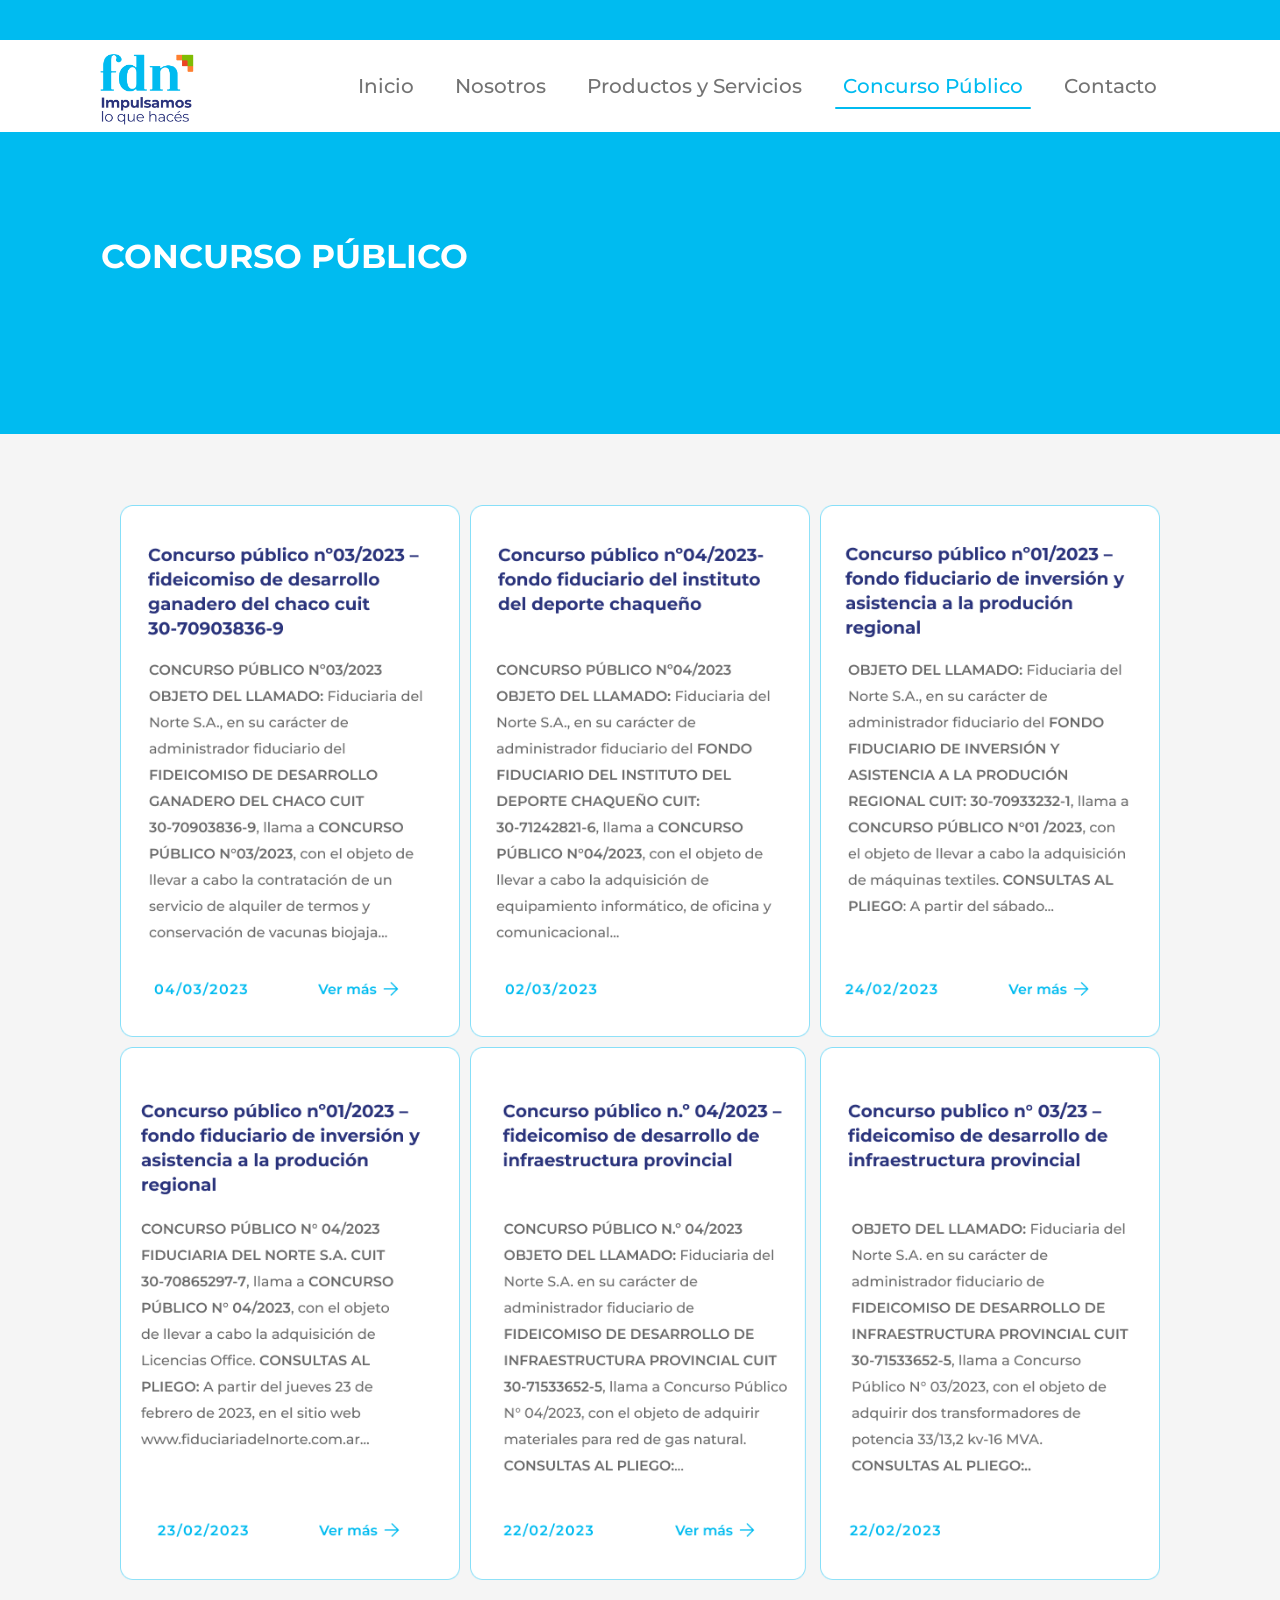
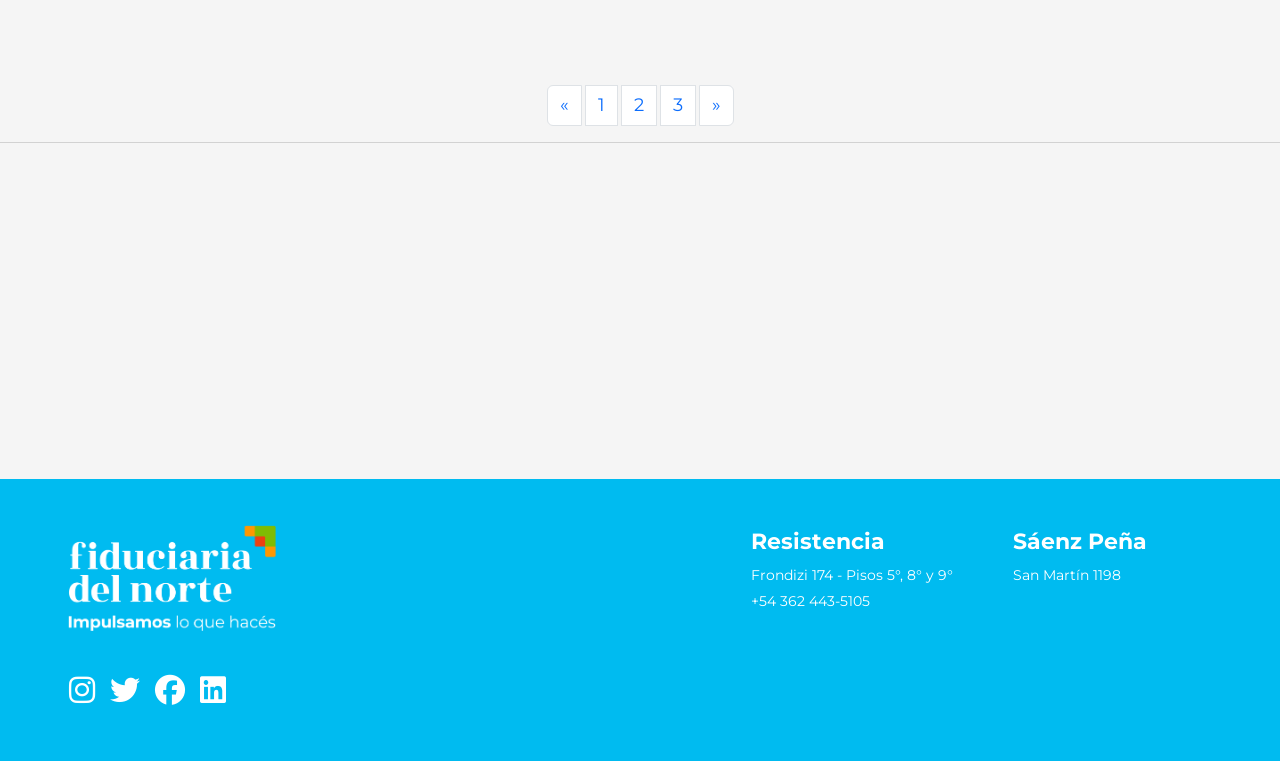
==== commit 414e856f: "correcciones de responsive" ====
--- a/paginas/concurso_publico.html
+++ b/paginas/concurso_publico.html
@@ -21,8 +21,7 @@
 
 </head>
 
-
-<body class="container-fluid p-0"> 
+<body class="container-fluid p-0"> 79
     <div class="menu_general fondo_blanco position-fixed container-fluid">
         <div class="encabezadoceleste"></div>
         <nav class="navbar navbar-expand-xl bg-body-tertiary">
@@ -72,7 +71,6 @@
                 <img src="../multimedia/6.png" alt="Concurso publico 06" />
             </div>
         </div>
-        
 
         <nav class="paginador" aria-label="Paginacion Concurso Publico">
             <ul class="pagination justify-content-center">
@@ -94,17 +92,26 @@
         <hr /> 
     </section> 
 
-   
- 
-    
-
-    <footer class="footer row"> 
+    <footer class="footer row">
         <div class="footerceleste2">
-            <img class="logoabajo" src="../multimedia/Logotipo_FiduciariaBlanco copia.png" alt="logo abajo" />
+            <div class="footer-contenido">
+                <img class="logoabajo" src="../multimedia/Logotipo_FiduciariaBlanco.png" alt="logo abajo" />
+                <div class="footer-direcciones">
+                    <div class="footer-col">
+                        <h5>Resistencia</h5>
+                        <p>Frondizi 174 - Pisos 5°, 8° y 9°</p>
+                        <p>+54 362 443-5105</p>
+                    </div>
+                    <div class="footer-col">
+                        <h5>Sáenz Peña</h5>
+                        <p>San Martín 1198</p>
+                    </div>
+                </div>
+            </div>
             <ul class="redessociales">
-                <li><i class="fa-brands fa-instagram fa-xl"></i> </li>
-                <li><i class="fa-brands fa-twitter fa-xl"></i> </li>
-                <li><i class="fa-brands fa-facebook fa-xl"></i> </li>
+                <li><i class="fa-brands fa-instagram fa-xl"></i></li>
+                <li><i class="fa-brands fa-twitter fa-xl"></i></li>
+                <li><i class="fa-brands fa-facebook fa-xl"></i></li>
                 <li><i class="fa-brands fa-linkedin fa-xl"></i></li>
             </ul>
         </div>
--- a/css/styles.css
+++ b/css/styles.css
@@ -1,5 +1,6 @@
 @charset "UTF-8";
-/* Import- siempre tiene que ir primero*/ /* VARIABLES*/
+/* Import- siempre tiene que ir primero*/
+/* VARIABLES*/
 .navbar .navbar_links .link_animacion {
   position: relative;
 }
@@ -127,9 +128,9 @@
   --bs-border-radius-2xl: 2rem;
   --bs-border-radius-pill: 50rem;
   --bs-link-color: #0d6efd;
-  --bs-link-hover-color: #0a58ca;
+  --bs-link-hover-color: rgb(10.4, 88, 202.4);
   --bs-code-color: #d63384;
-  --bs-highlight-bg: #fff3cd;
+  --bs-highlight-bg: rgb(255, 242.6, 205.4);
 }
 
 *,
@@ -227,9 +228,11 @@
 }
 
 abbr[title] {
-  text-decoration: underline dotted;
+  -webkit-text-decoration: underline dotted;
+          text-decoration: underline dotted;
   cursor: help;
-  text-decoration-skip-ink: none;
+  -webkit-text-decoration-skip-ink: none;
+          text-decoration-skip-ink: none;
 }
 
 address {
@@ -470,12 +473,14 @@
   padding: 0;
   margin-bottom: 0.5rem;
   font-size: calc(1.275rem + 0.3vw);
-  line-height: inherit;
 }
 @media (min-width: 1200px) {
   legend {
     font-size: 1.5rem;
   }
+}
+legend {
+  line-height: inherit;
 }
 legend + * {
   clear: left;
@@ -544,78 +549,92 @@
 
 .lead {
   font-size: calc(1.2625rem + 0.15vw);
-  font-weight: 300;
 }
 @media (min-width: 1200px) {
   .lead {
     font-size: 1.375rem;
   }
 }
+.lead {
+  font-weight: 300;
+}
 
 .display-1 {
   font-size: calc(1.625rem + 4.5vw);
-  font-weight: 300;
-  line-height: 1.2;
 }
 @media (min-width: 1200px) {
   .display-1 {
     font-size: 5rem;
   }
 }
+.display-1 {
+  font-weight: 300;
+  line-height: 1.2;
+}
 
 .display-2 {
   font-size: calc(1.575rem + 3.9vw);
-  font-weight: 300;
-  line-height: 1.2;
 }
 @media (min-width: 1200px) {
   .display-2 {
     font-size: 4.5rem;
   }
 }
+.display-2 {
+  font-weight: 300;
+  line-height: 1.2;
+}
 
 .display-3 {
   font-size: calc(1.525rem + 3.3vw);
-  font-weight: 300;
-  line-height: 1.2;
 }
 @media (min-width: 1200px) {
   .display-3 {
     font-size: 4rem;
   }
 }
+.display-3 {
+  font-weight: 300;
+  line-height: 1.2;
+}
 
 .display-4 {
   font-size: calc(1.475rem + 2.7vw);
-  font-weight: 300;
-  line-height: 1.2;
 }
 @media (min-width: 1200px) {
   .display-4 {
     font-size: 3.5rem;
   }
 }
+.display-4 {
+  font-weight: 300;
+  line-height: 1.2;
+}
 
 .display-5 {
   font-size: calc(1.425rem + 2.1vw);
-  font-weight: 300;
-  line-height: 1.2;
 }
 @media (min-width: 1200px) {
   .display-5 {
     font-size: 3rem;
   }
 }
+.display-5 {
+  font-weight: 300;
+  line-height: 1.2;
+}
 
 .display-6 {
   font-size: calc(1.375rem + 1.5vw);
-  font-weight: 300;
-  line-height: 1.2;
 }
 @media (min-width: 1200px) {
   .display-6 {
     font-size: 2.5rem;
   }
+}
+.display-6 {
+  font-weight: 300;
+  line-height: 1.2;
 }
 
 .list-unstyled {
@@ -1881,13 +1900,13 @@
 
 .table-primary {
   --bs-table-color: #000;
-  --bs-table-bg: #cfe2ff;
-  --bs-table-border-color: #bacbe6;
-  --bs-table-striped-bg: #c5d7f2;
+  --bs-table-bg: rgb(206.6, 226, 254.6);
+  --bs-table-border-color: rgb(185.94, 203.4, 229.14);
+  --bs-table-striped-bg: rgb(196.27, 214.7, 241.87);
   --bs-table-striped-color: #000;
-  --bs-table-active-bg: #bacbe6;
+  --bs-table-active-bg: rgb(185.94, 203.4, 229.14);
   --bs-table-active-color: #000;
-  --bs-table-hover-bg: #bfd1ec;
+  --bs-table-hover-bg: rgb(191.105, 209.05, 235.505);
   --bs-table-hover-color: #000;
   color: var(--bs-table-color);
   border-color: var(--bs-table-border-color);
@@ -1895,13 +1914,13 @@
 
 .table-secondary {
   --bs-table-color: #000;
-  --bs-table-bg: #e2e3e5;
-  --bs-table-border-color: #cbccce;
-  --bs-table-striped-bg: #d7d8da;
+  --bs-table-bg: rgb(225.6, 227.4, 229);
+  --bs-table-border-color: rgb(203.04, 204.66, 206.1);
+  --bs-table-striped-bg: rgb(214.32, 216.03, 217.55);
   --bs-table-striped-color: #000;
-  --bs-table-active-bg: #cbccce;
+  --bs-table-active-bg: rgb(203.04, 204.66, 206.1);
   --bs-table-active-color: #000;
-  --bs-table-hover-bg: #d1d2d4;
+  --bs-table-hover-bg: rgb(208.68, 210.345, 211.825);
   --bs-table-hover-color: #000;
   color: var(--bs-table-color);
   border-color: var(--bs-table-border-color);
@@ -1909,13 +1928,13 @@
 
 .table-success {
   --bs-table-color: #000;
-  --bs-table-bg: #d1e7dd;
-  --bs-table-border-color: #bcd0c7;
-  --bs-table-striped-bg: #c7dbd2;
+  --bs-table-bg: rgb(209, 231, 220.8);
+  --bs-table-border-color: rgb(188.1, 207.9, 198.72);
+  --bs-table-striped-bg: rgb(198.55, 219.45, 209.76);
   --bs-table-striped-color: #000;
-  --bs-table-active-bg: #bcd0c7;
+  --bs-table-active-bg: rgb(188.1, 207.9, 198.72);
   --bs-table-active-color: #000;
-  --bs-table-hover-bg: #c1d6cc;
+  --bs-table-hover-bg: rgb(193.325, 213.675, 204.24);
   --bs-table-hover-color: #000;
   color: var(--bs-table-color);
   border-color: var(--bs-table-border-color);
@@ -1923,13 +1942,13 @@
 
 .table-info {
   --bs-table-color: #000;
-  --bs-table-bg: #cff4fc;
-  --bs-table-border-color: #badce3;
-  --bs-table-striped-bg: #c5e8ef;
+  --bs-table-bg: rgb(206.6, 244.4, 252);
+  --bs-table-border-color: rgb(185.94, 219.96, 226.8);
+  --bs-table-striped-bg: rgb(196.27, 232.18, 239.4);
   --bs-table-striped-color: #000;
-  --bs-table-active-bg: #badce3;
+  --bs-table-active-bg: rgb(185.94, 219.96, 226.8);
   --bs-table-active-color: #000;
-  --bs-table-hover-bg: #bfe2e9;
+  --bs-table-hover-bg: rgb(191.105, 226.07, 233.1);
   --bs-table-hover-color: #000;
   color: var(--bs-table-color);
   border-color: var(--bs-table-border-color);
@@ -1937,13 +1956,13 @@
 
 .table-warning {
   --bs-table-color: #000;
-  --bs-table-bg: #fff3cd;
-  --bs-table-border-color: #e6dbb9;
-  --bs-table-striped-bg: #f2e7c3;
+  --bs-table-bg: rgb(255, 242.6, 205.4);
+  --bs-table-border-color: rgb(229.5, 218.34, 184.86);
+  --bs-table-striped-bg: rgb(242.25, 230.47, 195.13);
   --bs-table-striped-color: #000;
-  --bs-table-active-bg: #e6dbb9;
+  --bs-table-active-bg: rgb(229.5, 218.34, 184.86);
   --bs-table-active-color: #000;
-  --bs-table-hover-bg: #ece1be;
+  --bs-table-hover-bg: rgb(235.875, 224.405, 189.995);
   --bs-table-hover-color: #000;
   color: var(--bs-table-color);
   border-color: var(--bs-table-border-color);
@@ -1951,13 +1970,13 @@
 
 .table-danger {
   --bs-table-color: #000;
-  --bs-table-bg: #f8d7da;
-  --bs-table-border-color: #dfc2c4;
-  --bs-table-striped-bg: #eccccf;
+  --bs-table-bg: rgb(248, 214.6, 217.8);
+  --bs-table-border-color: rgb(223.2, 193.14, 196.02);
+  --bs-table-striped-bg: rgb(235.6, 203.87, 206.91);
   --bs-table-striped-color: #000;
-  --bs-table-active-bg: #dfc2c4;
+  --bs-table-active-bg: rgb(223.2, 193.14, 196.02);
   --bs-table-active-color: #000;
-  --bs-table-hover-bg: #e5c7ca;
+  --bs-table-hover-bg: rgb(229.4, 198.505, 201.465);
   --bs-table-hover-color: #000;
   color: var(--bs-table-color);
   border-color: var(--bs-table-border-color);
@@ -1966,12 +1985,12 @@
 .table-light {
   --bs-table-color: #000;
   --bs-table-bg: #f8f9fa;
-  --bs-table-border-color: #dfe0e1;
-  --bs-table-striped-bg: #ecedee;
+  --bs-table-border-color: rgb(223.2, 224.1, 225);
+  --bs-table-striped-bg: rgb(235.6, 236.55, 237.5);
   --bs-table-striped-color: #000;
-  --bs-table-active-bg: #dfe0e1;
+  --bs-table-active-bg: rgb(223.2, 224.1, 225);
   --bs-table-active-color: #000;
-  --bs-table-hover-bg: #e5e6e7;
+  --bs-table-hover-bg: rgb(229.4, 230.325, 231.25);
   --bs-table-hover-color: #000;
   color: var(--bs-table-color);
   border-color: var(--bs-table-border-color);
@@ -1980,12 +1999,12 @@
 .table-dark {
   --bs-table-color: #fff;
   --bs-table-bg: #212529;
-  --bs-table-border-color: #373b3e;
-  --bs-table-striped-bg: #2c3034;
+  --bs-table-border-color: rgb(55.2, 58.8, 62.4);
+  --bs-table-striped-bg: rgb(44.1, 47.9, 51.7);
   --bs-table-striped-color: #fff;
-  --bs-table-active-bg: #373b3e;
+  --bs-table-active-bg: rgb(55.2, 58.8, 62.4);
   --bs-table-active-color: #fff;
-  --bs-table-hover-bg: #323539;
+  --bs-table-hover-bg: rgb(49.65, 53.35, 57.05);
   --bs-table-hover-color: #fff;
   color: var(--bs-table-color);
   border-color: var(--bs-table-border-color);
@@ -2072,7 +2091,9 @@
   background-color: #fff;
   background-clip: padding-box;
   border: 1px solid #ced4da;
-  appearance: none;
+  -webkit-appearance: none;
+     -moz-appearance: none;
+          appearance: none;
   border-radius: 0.375rem;
   transition: border-color 0.15s ease-in-out, box-shadow 0.15s ease-in-out;
 }
@@ -2090,12 +2111,16 @@
 .form-control:focus {
   color: #212529;
   background-color: #fff;
-  border-color: #86b7fe;
+  border-color: rgb(134, 182.5, 254);
   outline: 0;
   box-shadow: 0 0 0 0.25rem rgba(13, 110, 253, 0.25);
 }
 .form-control::-webkit-date-and-time-value {
   height: 1.5em;
+}
+.form-control::-moz-placeholder {
+  color: #6c757d;
+  opacity: 1;
 }
 .form-control::placeholder {
   color: #6c757d;
@@ -2125,7 +2150,7 @@
   }
 }
 .form-control:hover:not(:disabled):not([readonly])::file-selector-button {
-  background-color: #dde0e3;
+  background-color: rgb(221.35, 224.2, 227.05);
 }
 
 .form-control-plaintext {
@@ -2163,12 +2188,14 @@
   min-height: calc(1.5em + 1rem + 2px);
   padding: 0.5rem 1rem;
   font-size: calc(1.2625rem + 0.15vw);
-  border-radius: 0.5rem;
 }
 @media (min-width: 1200px) {
   .form-control-lg {
     font-size: 1.375rem;
   }
+}
+.form-control-lg {
+  border-radius: 0.5rem;
 }
 .form-control-lg::file-selector-button {
   padding: 0.5rem 1rem;
@@ -2225,15 +2252,19 @@
   border: 1px solid #ced4da;
   border-radius: 0.375rem;
   transition: border-color 0.15s ease-in-out, box-shadow 0.15s ease-in-out;
-  appearance: none;
 }
 @media (prefers-reduced-motion: reduce) {
   .form-select {
     transition: none;
   }
 }
+.form-select {
+  -webkit-appearance: none;
+     -moz-appearance: none;
+          appearance: none;
+}
 .form-select:focus {
-  border-color: #86b7fe;
+  border-color: rgb(134, 182.5, 254);
   outline: 0;
   box-shadow: 0 0 0 0.25rem rgba(13, 110, 253, 0.25);
 }
@@ -2262,12 +2293,14 @@
   padding-bottom: 0.5rem;
   padding-left: 1rem;
   font-size: calc(1.2625rem + 0.15vw);
-  border-radius: 0.5rem;
 }
 @media (min-width: 1200px) {
   .form-select-lg {
     font-size: 1.375rem;
   }
+}
+.form-select-lg {
+  border-radius: 0.5rem;
 }
 
 .form-check {
@@ -2302,8 +2335,11 @@
   background-position: center;
   background-size: contain;
   border: 1px solid rgba(0, 0, 0, 0.25);
-  appearance: none;
-  print-color-adjust: exact;
+  -webkit-appearance: none;
+     -moz-appearance: none;
+          appearance: none;
+  -webkit-print-color-adjust: exact;
+          print-color-adjust: exact;
 }
 .form-check-input[type=checkbox] {
   border-radius: 0.25em;
@@ -2315,7 +2351,7 @@
   filter: brightness(90%);
 }
 .form-check-input:focus {
-  border-color: #86b7fe;
+  border-color: rgb(134, 182.5, 254);
   outline: 0;
   box-shadow: 0 0 0 0.25rem rgba(13, 110, 253, 0.25);
 }
@@ -2361,7 +2397,7 @@
   }
 }
 .form-switch .form-check-input:focus {
-  background-image: url("data:image/svg+xml,%3csvg xmlns='http://www.w3.org/2000/svg' viewBox='-4 -4 8 8'%3e%3ccircle r='3' fill='%2386b7fe'/%3e%3c/svg%3e");
+  background-image: url("data:image/svg+xml,%3csvg xmlns='http://www.w3.org/2000/svg' viewBox='-4 -4 8 8'%3e%3ccircle r='3' fill='rgb%28134, 182.5, 254%29'/%3e%3c/svg%3e");
 }
 .form-switch .form-check-input:checked {
   background-position: right center;
@@ -2397,7 +2433,9 @@
   height: 1.5rem;
   padding: 0;
   background-color: transparent;
-  appearance: none;
+  -webkit-appearance: none;
+     -moz-appearance: none;
+          appearance: none;
 }
 .form-range:focus {
   outline: 0;
@@ -2418,16 +2456,21 @@
   background-color: #0d6efd;
   border: 0;
   border-radius: 1rem;
+  -webkit-transition: background-color 0.15s ease-in-out, border-color 0.15s ease-in-out, box-shadow 0.15s ease-in-out;
   transition: background-color 0.15s ease-in-out, border-color 0.15s ease-in-out, box-shadow 0.15s ease-in-out;
-  appearance: none;
 }
 @media (prefers-reduced-motion: reduce) {
   .form-range::-webkit-slider-thumb {
+    -webkit-transition: none;
     transition: none;
   }
 }
+.form-range::-webkit-slider-thumb {
+  -webkit-appearance: none;
+          appearance: none;
+}
 .form-range::-webkit-slider-thumb:active {
-  background-color: #b6d4fe;
+  background-color: rgb(182.4, 211.5, 254.4);
 }
 .form-range::-webkit-slider-runnable-track {
   width: 100%;
@@ -2444,16 +2487,21 @@
   background-color: #0d6efd;
   border: 0;
   border-radius: 1rem;
+  -moz-transition: background-color 0.15s ease-in-out, border-color 0.15s ease-in-out, box-shadow 0.15s ease-in-out;
   transition: background-color 0.15s ease-in-out, border-color 0.15s ease-in-out, box-shadow 0.15s ease-in-out;
-  appearance: none;
 }
 @media (prefers-reduced-motion: reduce) {
   .form-range::-moz-range-thumb {
+    -moz-transition: none;
     transition: none;
   }
 }
+.form-range::-moz-range-thumb {
+  -moz-appearance: none;
+       appearance: none;
+}
 .form-range::-moz-range-thumb:active {
-  background-color: #b6d4fe;
+  background-color: rgb(182.4, 211.5, 254.4);
 }
 .form-range::-moz-range-track {
   width: 100%;
@@ -2508,9 +2556,16 @@
 .form-floating > .form-control-plaintext {
   padding: 1rem 0.75rem;
 }
+.form-floating > .form-control::-moz-placeholder, .form-floating > .form-control-plaintext::-moz-placeholder {
+  color: transparent;
+}
 .form-floating > .form-control::placeholder,
 .form-floating > .form-control-plaintext::placeholder {
   color: transparent;
+}
+.form-floating > .form-control:not(:-moz-placeholder), .form-floating > .form-control-plaintext:not(:-moz-placeholder) {
+  padding-top: 1.625rem;
+  padding-bottom: 0.625rem;
 }
 .form-floating > .form-control:focus, .form-floating > .form-control:not(:placeholder-shown),
 .form-floating > .form-control-plaintext:focus,
@@ -2526,6 +2581,10 @@
 .form-floating > .form-select {
   padding-top: 1.625rem;
   padding-bottom: 0.625rem;
+}
+.form-floating > .form-control:not(:-moz-placeholder) ~ label {
+  opacity: 0.65;
+  transform: scale(0.85) translateY(-0.5rem) translateX(0.15rem);
 }
 .form-floating > .form-control:focus ~ label,
 .form-floating > .form-control:not(:placeholder-shown) ~ label,
@@ -2591,7 +2650,6 @@
 .input-group-lg > .btn {
   padding: 0.5rem 1rem;
   font-size: calc(1.2625rem + 0.15vw);
-  border-radius: 0.5rem;
 }
 @media (min-width: 1200px) {
   .input-group-lg > .form-control,
@@ -2600,6 +2658,12 @@
   .input-group-lg > .btn {
     font-size: 1.375rem;
   }
+}
+.input-group-lg > .form-control,
+.input-group-lg > .form-select,
+.input-group-lg > .input-group-text,
+.input-group-lg > .btn {
+  border-radius: 0.5rem;
 }
 
 .input-group-sm > .form-control,
@@ -2848,7 +2912,9 @@
   text-decoration: none;
   vertical-align: middle;
   cursor: pointer;
-  user-select: none;
+  -webkit-user-select: none;
+     -moz-user-select: none;
+          user-select: none;
   border: var(--bs-btn-border-width) solid var(--bs-btn-border-color);
   border-radius: var(--bs-btn-border-radius);
   background-color: var(--bs-btn-bg);
@@ -2902,12 +2968,12 @@
   --bs-btn-bg: #0d6efd;
   --bs-btn-border-color: #0d6efd;
   --bs-btn-hover-color: #fff;
-  --bs-btn-hover-bg: #0b5ed7;
-  --bs-btn-hover-border-color: #0a58ca;
+  --bs-btn-hover-bg: rgb(11.05, 93.5, 215.05);
+  --bs-btn-hover-border-color: rgb(10.4, 88, 202.4);
   --bs-btn-focus-shadow-rgb: 49, 132, 253;
   --bs-btn-active-color: #fff;
-  --bs-btn-active-bg: #0a58ca;
-  --bs-btn-active-border-color: #0a53be;
+  --bs-btn-active-bg: rgb(10.4, 88, 202.4);
+  --bs-btn-active-border-color: rgb(9.75, 82.5, 189.75);
   --bs-btn-active-shadow: inset 0 3px 5px rgba(0, 0, 0, 0.125);
   --bs-btn-disabled-color: #fff;
   --bs-btn-disabled-bg: #0d6efd;
@@ -2919,12 +2985,12 @@
   --bs-btn-bg: #6c757d;
   --bs-btn-border-color: #6c757d;
   --bs-btn-hover-color: #fff;
-  --bs-btn-hover-bg: #5c636a;
-  --bs-btn-hover-border-color: #565e64;
+  --bs-btn-hover-bg: rgb(91.8, 99.45, 106.25);
+  --bs-btn-hover-border-color: rgb(86.4, 93.6, 100);
   --bs-btn-focus-shadow-rgb: 130, 138, 145;
   --bs-btn-active-color: #fff;
-  --bs-btn-active-bg: #565e64;
-  --bs-btn-active-border-color: #51585e;
+  --bs-btn-active-bg: rgb(86.4, 93.6, 100);
+  --bs-btn-active-border-color: rgb(81, 87.75, 93.75);
   --bs-btn-active-shadow: inset 0 3px 5px rgba(0, 0, 0, 0.125);
   --bs-btn-disabled-color: #fff;
   --bs-btn-disabled-bg: #6c757d;
@@ -2936,12 +3002,12 @@
   --bs-btn-bg: #198754;
   --bs-btn-border-color: #198754;
   --bs-btn-hover-color: #fff;
-  --bs-btn-hover-bg: #157347;
-  --bs-btn-hover-border-color: #146c43;
+  --bs-btn-hover-bg: rgb(21.25, 114.75, 71.4);
+  --bs-btn-hover-border-color: rgb(20, 108, 67.2);
   --bs-btn-focus-shadow-rgb: 60, 153, 110;
   --bs-btn-active-color: #fff;
-  --bs-btn-active-bg: #146c43;
-  --bs-btn-active-border-color: #13653f;
+  --bs-btn-active-bg: rgb(20, 108, 67.2);
+  --bs-btn-active-border-color: rgb(18.75, 101.25, 63);
   --bs-btn-active-shadow: inset 0 3px 5px rgba(0, 0, 0, 0.125);
   --bs-btn-disabled-color: #fff;
   --bs-btn-disabled-bg: #198754;
@@ -2953,12 +3019,12 @@
   --bs-btn-bg: #0dcaf0;
   --bs-btn-border-color: #0dcaf0;
   --bs-btn-hover-color: #000;
-  --bs-btn-hover-bg: #31d2f2;
-  --bs-btn-hover-border-color: #25cff2;
+  --bs-btn-hover-bg: rgb(49.3, 209.95, 242.25);
+  --bs-btn-hover-border-color: rgb(37.2, 207.3, 241.5);
   --bs-btn-focus-shadow-rgb: 11, 172, 204;
   --bs-btn-active-color: #000;
-  --bs-btn-active-bg: #3dd5f3;
-  --bs-btn-active-border-color: #25cff2;
+  --bs-btn-active-bg: rgb(61.4, 212.6, 243);
+  --bs-btn-active-border-color: rgb(37.2, 207.3, 241.5);
   --bs-btn-active-shadow: inset 0 3px 5px rgba(0, 0, 0, 0.125);
   --bs-btn-disabled-color: #000;
   --bs-btn-disabled-bg: #0dcaf0;
@@ -2970,12 +3036,12 @@
   --bs-btn-bg: #ffc107;
   --bs-btn-border-color: #ffc107;
   --bs-btn-hover-color: #000;
-  --bs-btn-hover-bg: #ffca2c;
-  --bs-btn-hover-border-color: #ffc720;
+  --bs-btn-hover-bg: rgb(255, 202.3, 44.2);
+  --bs-btn-hover-border-color: rgb(255, 199.2, 31.8);
   --bs-btn-focus-shadow-rgb: 217, 164, 6;
   --bs-btn-active-color: #000;
-  --bs-btn-active-bg: #ffcd39;
-  --bs-btn-active-border-color: #ffc720;
+  --bs-btn-active-bg: rgb(255, 205.4, 56.6);
+  --bs-btn-active-border-color: rgb(255, 199.2, 31.8);
   --bs-btn-active-shadow: inset 0 3px 5px rgba(0, 0, 0, 0.125);
   --bs-btn-disabled-color: #000;
   --bs-btn-disabled-bg: #ffc107;
@@ -2987,12 +3053,12 @@
   --bs-btn-bg: #dc3545;
   --bs-btn-border-color: #dc3545;
   --bs-btn-hover-color: #fff;
-  --bs-btn-hover-bg: #bb2d3b;
-  --bs-btn-hover-border-color: #b02a37;
+  --bs-btn-hover-bg: rgb(187, 45.05, 58.65);
+  --bs-btn-hover-border-color: rgb(176, 42.4, 55.2);
   --bs-btn-focus-shadow-rgb: 225, 83, 97;
   --bs-btn-active-color: #fff;
-  --bs-btn-active-bg: #b02a37;
-  --bs-btn-active-border-color: #a52834;
+  --bs-btn-active-bg: rgb(176, 42.4, 55.2);
+  --bs-btn-active-border-color: rgb(165, 39.75, 51.75);
   --bs-btn-active-shadow: inset 0 3px 5px rgba(0, 0, 0, 0.125);
   --bs-btn-disabled-color: #fff;
   --bs-btn-disabled-bg: #dc3545;
@@ -3004,12 +3070,12 @@
   --bs-btn-bg: #f8f9fa;
   --bs-btn-border-color: #f8f9fa;
   --bs-btn-hover-color: #000;
-  --bs-btn-hover-bg: #d3d4d5;
-  --bs-btn-hover-border-color: #c6c7c8;
+  --bs-btn-hover-bg: rgb(210.8, 211.65, 212.5);
+  --bs-btn-hover-border-color: rgb(198.4, 199.2, 200);
   --bs-btn-focus-shadow-rgb: 211, 212, 213;
   --bs-btn-active-color: #000;
-  --bs-btn-active-bg: #c6c7c8;
-  --bs-btn-active-border-color: #babbbc;
+  --bs-btn-active-bg: rgb(198.4, 199.2, 200);
+  --bs-btn-active-border-color: rgb(186, 186.75, 187.5);
   --bs-btn-active-shadow: inset 0 3px 5px rgba(0, 0, 0, 0.125);
   --bs-btn-disabled-color: #000;
   --bs-btn-disabled-bg: #f8f9fa;
@@ -3021,12 +3087,12 @@
   --bs-btn-bg: #212529;
   --bs-btn-border-color: #212529;
   --bs-btn-hover-color: #fff;
-  --bs-btn-hover-bg: #424649;
-  --bs-btn-hover-border-color: #373b3e;
+  --bs-btn-hover-bg: rgb(66.3, 69.7, 73.1);
+  --bs-btn-hover-border-color: rgb(55.2, 58.8, 62.4);
   --bs-btn-focus-shadow-rgb: 66, 70, 73;
   --bs-btn-active-color: #fff;
-  --bs-btn-active-bg: #4d5154;
-  --bs-btn-active-border-color: #373b3e;
+  --bs-btn-active-bg: rgb(77.4, 80.6, 83.8);
+  --bs-btn-active-border-color: rgb(55.2, 58.8, 62.4);
   --bs-btn-active-shadow: inset 0 3px 5px rgba(0, 0, 0, 0.125);
   --bs-btn-disabled-color: #fff;
   --bs-btn-disabled-bg: #212529;
@@ -3195,12 +3261,14 @@
   --bs-btn-padding-y: 0.5rem;
   --bs-btn-padding-x: 1rem;
   --bs-btn-font-size: calc(1.2625rem + 0.15vw);
-  --bs-btn-border-radius: 0.5rem;
 }
 @media (min-width: 1200px) {
   .btn-lg, .btn-group-lg > .btn {
     --bs-btn-font-size: 1.375rem;
   }
+}
+.btn-lg, .btn-group-lg > .btn {
+  --bs-btn-border-radius: 0.5rem;
 }
 
 .btn-sm, .btn-group-sm > .btn {
@@ -3290,7 +3358,7 @@
   --bs-dropdown-divider-margin-y: 0.5rem;
   --bs-dropdown-box-shadow: 0 0.5rem 1rem rgba(0, 0, 0, 0.15);
   --bs-dropdown-link-color: #212529;
-  --bs-dropdown-link-hover-color: #1e2125;
+  --bs-dropdown-link-hover-color: rgb(29.7, 33.3, 36.9);
   --bs-dropdown-link-hover-bg: #e9ecef;
   --bs-dropdown-link-active-color: #fff;
   --bs-dropdown-link-active-bg: #0d6efd;
@@ -4406,7 +4474,7 @@
   --bs-accordion-btn-icon-transform: rotate(-180deg);
   --bs-accordion-btn-icon-transition: transform 0.2s ease-in-out;
   --bs-accordion-btn-active-icon: url("data:image/svg+xml,%3csvg xmlns='http://www.w3.org/2000/svg' viewBox='0 0 16 16' fill='%23ffffff'%3e%3cpath fill-rule='evenodd' d='M1.646 4.646a.5.5 0 0 1 .708 0L8 10.293l5.646-5.647a.5.5 0 0 1 .708.708l-6 6a.5.5 0 0 1-.708 0l-6-6a.5.5 0 0 1 0-.708z'/%3e%3c/svg%3e");
-  --bs-accordion-btn-focus-border-color: #86b7fe;
+  --bs-accordion-btn-focus-border-color: rgb(134, 182.5, 254);
   --bs-accordion-btn-focus-box-shadow: 0 0 0 0.25rem rgba(13, 110, 253, 0.25);
   --bs-accordion-body-padding-x: 2rem;
   --bs-accordion-body-padding-y: 2rem;
@@ -4640,12 +4708,14 @@
   --bs-pagination-padding-x: 1.5rem;
   --bs-pagination-padding-y: 0.75rem;
   --bs-pagination-font-size: calc(1.2625rem + 0.15vw);
-  --bs-pagination-border-radius: 0.5rem;
 }
 @media (min-width: 1200px) {
   .pagination-lg {
     --bs-pagination-font-size: 1.375rem;
   }
+}
+.pagination-lg {
+  --bs-pagination-border-radius: 0.5rem;
 }
 
 .pagination-sm {
@@ -4720,75 +4790,75 @@
 }
 
 .alert-primary {
-  --bs-alert-color: #084298;
-  --bs-alert-bg: #cfe2ff;
-  --bs-alert-border-color: #b6d4fe;
+  --bs-alert-color: rgb(7.8, 66, 151.8);
+  --bs-alert-bg: rgb(206.6, 226, 254.6);
+  --bs-alert-border-color: rgb(182.4, 211.5, 254.4);
 }
 .alert-primary .alert-link {
-  color: #06357a;
+  color: rgb(6.24, 52.8, 121.44);
 }
 
 .alert-secondary {
-  --bs-alert-color: #41464b;
-  --bs-alert-bg: #e2e3e5;
-  --bs-alert-border-color: #d3d6d8;
+  --bs-alert-color: rgb(64.8, 70.2, 75);
+  --bs-alert-bg: rgb(225.6, 227.4, 229);
+  --bs-alert-border-color: rgb(210.9, 213.6, 216);
 }
 .alert-secondary .alert-link {
-  color: #34383c;
+  color: rgb(51.84, 56.16, 60);
 }
 
 .alert-success {
-  --bs-alert-color: #0f5132;
-  --bs-alert-bg: #d1e7dd;
-  --bs-alert-border-color: #badbcc;
+  --bs-alert-color: rgb(15, 81, 50.4);
+  --bs-alert-bg: rgb(209, 231, 220.8);
+  --bs-alert-border-color: rgb(186, 219, 203.7);
 }
 .alert-success .alert-link {
-  color: #0c4128;
+  color: rgb(12, 64.8, 40.32);
 }
 
 .alert-info {
-  --bs-alert-color: #055160;
-  --bs-alert-bg: #cff4fc;
-  --bs-alert-border-color: #b6effb;
+  --bs-alert-color: rgb(5.2, 80.8, 96);
+  --bs-alert-bg: rgb(206.6, 244.4, 252);
+  --bs-alert-border-color: rgb(182.4, 239.1, 250.5);
 }
 .alert-info .alert-link {
-  color: #04414d;
+  color: rgb(4.16, 64.64, 76.8);
 }
 
 .alert-warning {
-  --bs-alert-color: #664d03;
-  --bs-alert-bg: #fff3cd;
-  --bs-alert-border-color: #ffecb5;
+  --bs-alert-color: rgb(102, 77.2, 2.8);
+  --bs-alert-bg: rgb(255, 242.6, 205.4);
+  --bs-alert-border-color: rgb(255, 236.4, 180.6);
 }
 .alert-warning .alert-link {
-  color: #523e02;
+  color: rgb(81.6, 61.76, 2.24);
 }
 
 .alert-danger {
-  --bs-alert-color: #842029;
-  --bs-alert-bg: #f8d7da;
-  --bs-alert-border-color: #f5c2c7;
+  --bs-alert-color: rgb(132, 31.8, 41.4);
+  --bs-alert-bg: rgb(248, 214.6, 217.8);
+  --bs-alert-border-color: rgb(244.5, 194.4, 199.2);
 }
 .alert-danger .alert-link {
-  color: #6a1a21;
+  color: rgb(105.6, 25.44, 33.12);
 }
 
 .alert-light {
-  --bs-alert-color: #636464;
-  --bs-alert-bg: #fefefe;
-  --bs-alert-border-color: #fdfdfe;
+  --bs-alert-color: rgb(99.2, 99.6, 100);
+  --bs-alert-bg: rgb(253.6, 253.8, 254);
+  --bs-alert-border-color: rgb(252.9, 253.2, 253.5);
 }
 .alert-light .alert-link {
-  color: #4f5050;
+  color: rgb(79.36, 79.68, 80);
 }
 
 .alert-dark {
-  --bs-alert-color: #141619;
-  --bs-alert-bg: #d3d3d4;
-  --bs-alert-border-color: #bcbebf;
+  --bs-alert-color: rgb(19.8, 22.2, 24.6);
+  --bs-alert-bg: rgb(210.6, 211.4, 212.2);
+  --bs-alert-border-color: rgb(188.4, 189.6, 190.8);
 }
 .alert-dark .alert-link {
-  color: #101214;
+  color: rgb(15.84, 17.76, 19.68);
 }
 
 @keyframes progress-bar-stripes {
@@ -5084,115 +5154,115 @@
 }
 
 .list-group-item-primary {
-  color: #084298;
-  background-color: #cfe2ff;
+  color: rgb(7.8, 66, 151.8);
+  background-color: rgb(206.6, 226, 254.6);
 }
 .list-group-item-primary.list-group-item-action:hover, .list-group-item-primary.list-group-item-action:focus {
-  color: #084298;
-  background-color: #bacbe6;
+  color: rgb(7.8, 66, 151.8);
+  background-color: rgb(185.94, 203.4, 229.14);
 }
 .list-group-item-primary.list-group-item-action.active {
   color: #fff;
-  background-color: #084298;
-  border-color: #084298;
+  background-color: rgb(7.8, 66, 151.8);
+  border-color: rgb(7.8, 66, 151.8);
 }
 
 .list-group-item-secondary {
-  color: #41464b;
-  background-color: #e2e3e5;
+  color: rgb(64.8, 70.2, 75);
+  background-color: rgb(225.6, 227.4, 229);
 }
 .list-group-item-secondary.list-group-item-action:hover, .list-group-item-secondary.list-group-item-action:focus {
-  color: #41464b;
-  background-color: #cbccce;
+  color: rgb(64.8, 70.2, 75);
+  background-color: rgb(203.04, 204.66, 206.1);
 }
 .list-group-item-secondary.list-group-item-action.active {
   color: #fff;
-  background-color: #41464b;
-  border-color: #41464b;
+  background-color: rgb(64.8, 70.2, 75);
+  border-color: rgb(64.8, 70.2, 75);
 }
 
 .list-group-item-success {
-  color: #0f5132;
-  background-color: #d1e7dd;
+  color: rgb(15, 81, 50.4);
+  background-color: rgb(209, 231, 220.8);
 }
 .list-group-item-success.list-group-item-action:hover, .list-group-item-success.list-group-item-action:focus {
-  color: #0f5132;
-  background-color: #bcd0c7;
+  color: rgb(15, 81, 50.4);
+  background-color: rgb(188.1, 207.9, 198.72);
 }
 .list-group-item-success.list-group-item-action.active {
   color: #fff;
-  background-color: #0f5132;
-  border-color: #0f5132;
+  background-color: rgb(15, 81, 50.4);
+  border-color: rgb(15, 81, 50.4);
 }
 
 .list-group-item-info {
-  color: #055160;
-  background-color: #cff4fc;
+  color: rgb(5.2, 80.8, 96);
+  background-color: rgb(206.6, 244.4, 252);
 }
 .list-group-item-info.list-group-item-action:hover, .list-group-item-info.list-group-item-action:focus {
-  color: #055160;
-  background-color: #badce3;
+  color: rgb(5.2, 80.8, 96);
+  background-color: rgb(185.94, 219.96, 226.8);
 }
 .list-group-item-info.list-group-item-action.active {
   color: #fff;
-  background-color: #055160;
-  border-color: #055160;
+  background-color: rgb(5.2, 80.8, 96);
+  border-color: rgb(5.2, 80.8, 96);
 }
 
 .list-group-item-warning {
-  color: #664d03;
-  background-color: #fff3cd;
+  color: rgb(102, 77.2, 2.8);
+  background-color: rgb(255, 242.6, 205.4);
 }
 .list-group-item-warning.list-group-item-action:hover, .list-group-item-warning.list-group-item-action:focus {
-  color: #664d03;
-  background-color: #e6dbb9;
+  color: rgb(102, 77.2, 2.8);
+  background-color: rgb(229.5, 218.34, 184.86);
 }
 .list-group-item-warning.list-group-item-action.active {
   color: #fff;
-  background-color: #664d03;
-  border-color: #664d03;
+  background-color: rgb(102, 77.2, 2.8);
+  border-color: rgb(102, 77.2, 2.8);
 }
 
 .list-group-item-danger {
-  color: #842029;
-  background-color: #f8d7da;
+  color: rgb(132, 31.8, 41.4);
+  background-color: rgb(248, 214.6, 217.8);
 }
 .list-group-item-danger.list-group-item-action:hover, .list-group-item-danger.list-group-item-action:focus {
-  color: #842029;
-  background-color: #dfc2c4;
+  color: rgb(132, 31.8, 41.4);
+  background-color: rgb(223.2, 193.14, 196.02);
 }
 .list-group-item-danger.list-group-item-action.active {
   color: #fff;
-  background-color: #842029;
-  border-color: #842029;
+  background-color: rgb(132, 31.8, 41.4);
+  border-color: rgb(132, 31.8, 41.4);
 }
 
 .list-group-item-light {
-  color: #636464;
-  background-color: #fefefe;
+  color: rgb(99.2, 99.6, 100);
+  background-color: rgb(253.6, 253.8, 254);
 }
 .list-group-item-light.list-group-item-action:hover, .list-group-item-light.list-group-item-action:focus {
-  color: #636464;
-  background-color: #e5e5e5;
+  color: rgb(99.2, 99.6, 100);
+  background-color: rgb(228.24, 228.42, 228.6);
 }
 .list-group-item-light.list-group-item-action.active {
   color: #fff;
-  background-color: #636464;
-  border-color: #636464;
+  background-color: rgb(99.2, 99.6, 100);
+  border-color: rgb(99.2, 99.6, 100);
 }
 
 .list-group-item-dark {
-  color: #141619;
-  background-color: #d3d3d4;
+  color: rgb(19.8, 22.2, 24.6);
+  background-color: rgb(210.6, 211.4, 212.2);
 }
 .list-group-item-dark.list-group-item-action:hover, .list-group-item-dark.list-group-item-action:focus {
-  color: #141619;
-  background-color: #bebebf;
+  color: rgb(19.8, 22.2, 24.6);
+  background-color: rgb(189.54, 190.26, 190.98);
 }
 .list-group-item-dark.list-group-item-action.active {
   color: #fff;
-  background-color: #141619;
-  border-color: #141619;
+  background-color: rgb(19.8, 22.2, 24.6);
+  border-color: rgb(19.8, 22.2, 24.6);
 }
 
 .btn-close {
@@ -5218,7 +5288,9 @@
 }
 .btn-close:disabled, .btn-close.disabled {
   pointer-events: none;
-  user-select: none;
+  -webkit-user-select: none;
+     -moz-user-select: none;
+          user-select: none;
   opacity: 0.25;
 }
 
@@ -5264,6 +5336,7 @@
   --bs-toast-zindex: 1090;
   position: absolute;
   z-index: var(--bs-toast-zindex);
+  width: -moz-max-content;
   width: max-content;
   max-width: 100%;
   pointer-events: none;
@@ -5335,12 +5408,14 @@
 }
 .modal.fade .modal-dialog {
   transition: transform 0.3s ease-out;
-  transform: translate(0, -50px);
 }
 @media (prefers-reduced-motion: reduce) {
   .modal.fade .modal-dialog {
     transition: none;
   }
+}
+.modal.fade .modal-dialog {
+  transform: translate(0, -50px);
 }
 .modal.show .modal-dialog {
   transform: none;
@@ -5702,7 +5777,7 @@
   --bs-popover-header-padding-y: 0.5rem;
   --bs-popover-header-font-size: 1.1rem;
   --bs-popover-header-color: ;
-  --bs-popover-header-bg: #f0f0f0;
+  --bs-popover-header-bg: rgb(239.7, 239.7, 239.7);
   --bs-popover-body-padding-x: 1rem;
   --bs-popover-body-padding-y: 1rem;
   --bs-popover-body-color: #212529;
@@ -6645,14 +6720,17 @@
   }
 }
 .placeholder-wave {
-  mask-image: linear-gradient(130deg, #000 55%, rgba(0, 0, 0, 0.8) 75%, #000 95%);
-  mask-size: 200% 100%;
+  -webkit-mask-image: linear-gradient(130deg, #000 55%, rgba(0, 0, 0, 0.8) 75%, #000 95%);
+          mask-image: linear-gradient(130deg, #000 55%, rgba(0, 0, 0, 0.8) 75%, #000 95%);
+  -webkit-mask-size: 200% 100%;
+          mask-size: 200% 100%;
   animation: placeholder-wave 2s linear infinite;
 }
 
 @keyframes placeholder-wave {
   100% {
-    mask-position: -200% 0%;
+    -webkit-mask-position: -200% 0%;
+            mask-position: -200% 0%;
   }
 }
 .clearfix::after {
@@ -6705,56 +6783,56 @@
   color: #0d6efd !important;
 }
 .link-primary:hover, .link-primary:focus {
-  color: #0a58ca !important;
+  color: rgb(10.4, 88, 202.4) !important;
 }
 
 .link-secondary {
   color: #6c757d !important;
 }
 .link-secondary:hover, .link-secondary:focus {
-  color: #565e64 !important;
+  color: rgb(86.4, 93.6, 100) !important;
 }
 
 .link-success {
   color: #198754 !important;
 }
 .link-success:hover, .link-success:focus {
-  color: #146c43 !important;
+  color: rgb(20, 108, 67.2) !important;
 }
 
 .link-info {
   color: #0dcaf0 !important;
 }
 .link-info:hover, .link-info:focus {
-  color: #3dd5f3 !important;
+  color: rgb(61.4, 212.6, 243) !important;
 }
 
 .link-warning {
   color: #ffc107 !important;
 }
 .link-warning:hover, .link-warning:focus {
-  color: #ffcd39 !important;
+  color: rgb(255, 205.4, 56.6) !important;
 }
 
 .link-danger {
   color: #dc3545 !important;
 }
 .link-danger:hover, .link-danger:focus {
-  color: #b02a37 !important;
+  color: rgb(176, 42.4, 55.2) !important;
 }
 
 .link-light {
   color: #f8f9fa !important;
 }
 .link-light:hover, .link-light:focus {
-  color: #f9fafb !important;
+  color: rgb(249.4, 250.2, 251) !important;
 }
 
 .link-dark {
   color: #212529 !important;
 }
 .link-dark:hover, .link-dark:focus {
-  color: #1a1e21 !important;
+  color: rgb(26.4, 29.6, 32.8) !important;
 }
 
 .ratio {
@@ -8216,15 +8294,21 @@
 }
 
 .user-select-all {
-  user-select: all !important;
+  -webkit-user-select: all !important;
+     -moz-user-select: all !important;
+          user-select: all !important;
 }
 
 .user-select-auto {
-  user-select: auto !important;
+  -webkit-user-select: auto !important;
+     -moz-user-select: auto !important;
+          user-select: auto !important;
 }
 
 .user-select-none {
-  user-select: none !important;
+  -webkit-user-select: none !important;
+     -moz-user-select: none !important;
+          user-select: none !important;
 }
 
 .pe-none {
@@ -10857,18 +10941,10 @@
   font-family: "Montserrat", sans-serif; /*Tipogafia Web*/
   color: #6A6A6A;
   background-color: #f5f5f5;
-}
-
-.lista-desordenada li {
-  list-style: disc;
-}
-
-body {
+  overflow-x: hidden;
   padding-top: 130px; /* Para generar espacio entre el borde superior y la imagen */
 }
 
-/* ----- Fin - Estilos Globales ---- */
-/* ----- Encabezado ---- */
 .menu_general {
   color: #6A6A6A;
   font-size: 18pt;
@@ -10925,8 +11001,6 @@
   margin-right: 20px;
 }
 
-/* ----- Fin - Encabezado ---- */
-/* ----- main ---- */
 .edificio_destacado {
   background-image: url("../multimedia/Image Container.png");
   background-repeat: no-repeat;
@@ -10948,12 +11022,10 @@
   margin-top: 40px;
 }
 
-/* ----- Fin - Main---- */
-/* ----- nosotros ---- */
 .section__quienessomos {
   text-align: center;
-  padding-top: 5%;
-  padding-bottom: 5%;
+  padding-top: 10%;
+  padding-bottom: 10%;
   background-color: #00BBF0;
   color: #ffffff;
 }
@@ -10964,11 +11036,9 @@
   padding-top: 20px;
   padding-left: 27%;
   padding-right: 27%;
-  font-size: 15pt;
-}
-
-/* ----- Fin nosotros ---- */
-/* ----- productos y servicios  ---- */
+  font-size: 14pt;
+}
+
 .section__servyprod {
   padding-bottom: 15%;
   padding-top: 15%;
@@ -10984,12 +11054,9 @@
   width: 450px;
 }
 
-/* ----- Fin productos y servicios  ---- */
-/* ----- concurso publico  ---- */
 .section__concursopublico {
   padding-bottom: 5%;
   padding-top: 5%;
-  background: linear-gradient(to bottom, #00BBF0, #d3f5fe);
 }
 .section__concursopublico h2 a, .section__concursopublico .h2 a {
   color: #ffffff;
@@ -11006,9 +11073,10 @@
   margin-right: 10px;
   width: 400px;
 }
-
-/* ----- fin concurso publico  ---- */
-/* ----- pregutas frecuentes  ---- */
+.section__concursopublico {
+  background: linear-gradient(to bottom, #00BBF0, #d3f5fe);
+}
+
 .section__preguntafrecuente {
   padding-top: 15%;
   padding-bottom: 15%;
@@ -11028,25 +11096,47 @@
   padding: 40px;
 }
 
-/* ----- fin pregunts frecuentes  ---- */
-/* ----- Pie de pagina ---- */
 .footerceleste2 {
   background-color: #00BBF0;
   width: 100%;
-  height: 500px;
+  padding: 40px 5%;
+  display: flex;
+  flex-direction: column;
+  gap: 40px;
+}
+.footerceleste2 .footer-contenido {
+  display: flex;
+  flex-direction: row;
+  align-items: flex-start;
+  justify-content: flex-start;
+  gap: 80px;
+}
+.footerceleste2 .footer-direcciones {
+  display: flex;
+  gap: 60px;
+  padding-top: 10px;
+  margin-left: auto;
+  margin-right: 80px;
+}
+.footerceleste2 .footer-direcciones h5, .footerceleste2 .footer-direcciones .h5 {
+  font-weight: 700;
+  margin-bottom: 10px;
+  color: #ffffff;
+}
+.footerceleste2 .footer-direcciones p {
+  font-size: 14px;
+  margin-bottom: 5px;
+  color: #ffffff;
 }
 .footerceleste2 .logoabajo {
-  height: 150px;
-  margin-left: 2%;
-  margin-top: 20px;
+  height: 120px;
 }
 .footerceleste2 .redessociales {
-  margin-top: 260px;
-  margin-left: 1%;
+  padding-left: 16px;
 }
 .footerceleste2 .redessociales li {
   display: inline-block;
-  margin-left: 10px;
+  margin-right: 10px;
 }
 .footerceleste2 .redessociales li i {
   font-size: 30px;
@@ -11110,6 +11200,9 @@
   }
 }
 @media screen and (max-width: 768px) {
+  .menu_general .fondo_blanco {
+    padding: 0 15px;
+  }
   .edificio_destacado p {
     font-size: 27px;
     padding-left: 10%;
@@ -11122,8 +11215,8 @@
     flex-direction: column;
     align-items: center;
   }
-  .section__preguntafrecuente .preguntas img {
-    width: 90%;
+  .section__preguntafrecuente .preguntas .accordion {
+    width: 95%;
   }
   h2, .h2, h1, .h1,
   h1 a,
@@ -11132,20 +11225,41 @@
   .h2 a {
     font-size: 20pt;
   }
+  .footerceleste2 {
+    align-items: center;
+    text-align: center;
+    padding: 60px 5%;
+    gap: 50px;
+  }
+  .footerceleste2 .footer-contenido {
+    flex-direction: column;
+    align-items: center;
+    gap: 20px;
+  }
+  .footerceleste2 .footer-direcciones {
+    flex-direction: column;
+    align-items: center;
+    gap: 20px;
+    margin-left: auto;
+    margin-right: auto;
+  }
 }
 @media screen and (max-width: 500px) {
+  .navbar .navbar-brand img {
+    height: 65px;
+  }
   .edificio_destacado p {
-    font-size: 23px;
+    font-size: 20px;
   }
   .edificio_destacado .textochico {
-    font-size: 18px;
+    font-size: 16px;
   }
   .edificio_destacado {
-    padding-top: 200px;
-    padding-bottom: 400px;
+    padding-top: 92px;
+    padding-bottom: 93px;
   }
   p {
-    font-size: 10pt;
+    font-size: 12pt;
   }
   h2, .h2, h1, .h1,
   h1 a,
@@ -11155,22 +11269,20 @@
     font-size: 15pt;
   }
   .section__quienessomos p {
-    padding-left: 8%;
-    padding-right: 8%;
+    padding-left: 5%;
+    padding-right: 4%;
     font-size: 10pt;
   }
   .section__concursopublico img {
-    width: 50%;
+    width: 60%;
   }
   .section__preguntafrecuente .preguntas {
     padding-top: 50px;
   }
+  .section__preguntafrecuente .preguntas .accordion {
+    width: 95%;
+  }
   .section__servyprod .publicoyprivado {
     padding-top: 50px;
   }
-  .section__servyprod img {
-    width: 300px;
-  }
-}
-
-/*# sourceMappingURL=styles.css.map */
+}/*# sourceMappingURL=styles.css.map */
--- a/css/concurso_publico.css
+++ b/css/concurso_publico.css
@@ -57,38 +57,39 @@
 }
 
 .seccion_contacto {
-  padding: 100px 0 500px 0px;
+  padding: 100px 0 320px 0px;
 }
 .seccion_contacto .titulo {
   background-color: #00BBF0;
   padding: 110px 0 150px 50px;
 }
-
-.titulo h2 {
+.seccion_contacto .titulo h2 {
   text-align: left;
   color: white;
   margin-left: 5%;
 }
-
-.concurso {
+.seccion_contacto .concurso {
   padding-top: 5%;
 }
-.concurso div {
+.seccion_contacto .concurso div {
   display: flex;
   flex-direction: row;
   flex-wrap: wrap;
   justify-content: center;
 }
-.concurso div img {
+.seccion_contacto .concurso div img {
   width: 350px;
   padding: 5px 5px;
 }
-
-nav.paginador {
+.seccion_contacto nav.paginador {
   margin-top: 100px;
 }
-nav.paginador li {
+.seccion_contacto nav.paginador li {
   margin: 0 2px;
 }
 
-/*# sourceMappingURL=concurso_publico.css.map */
+@media screen and (max-width: 500px) {
+  .seccion_contacto .concurso div img {
+    width: 270px;
+  }
+}/*# sourceMappingURL=concurso_publico.css.map */
